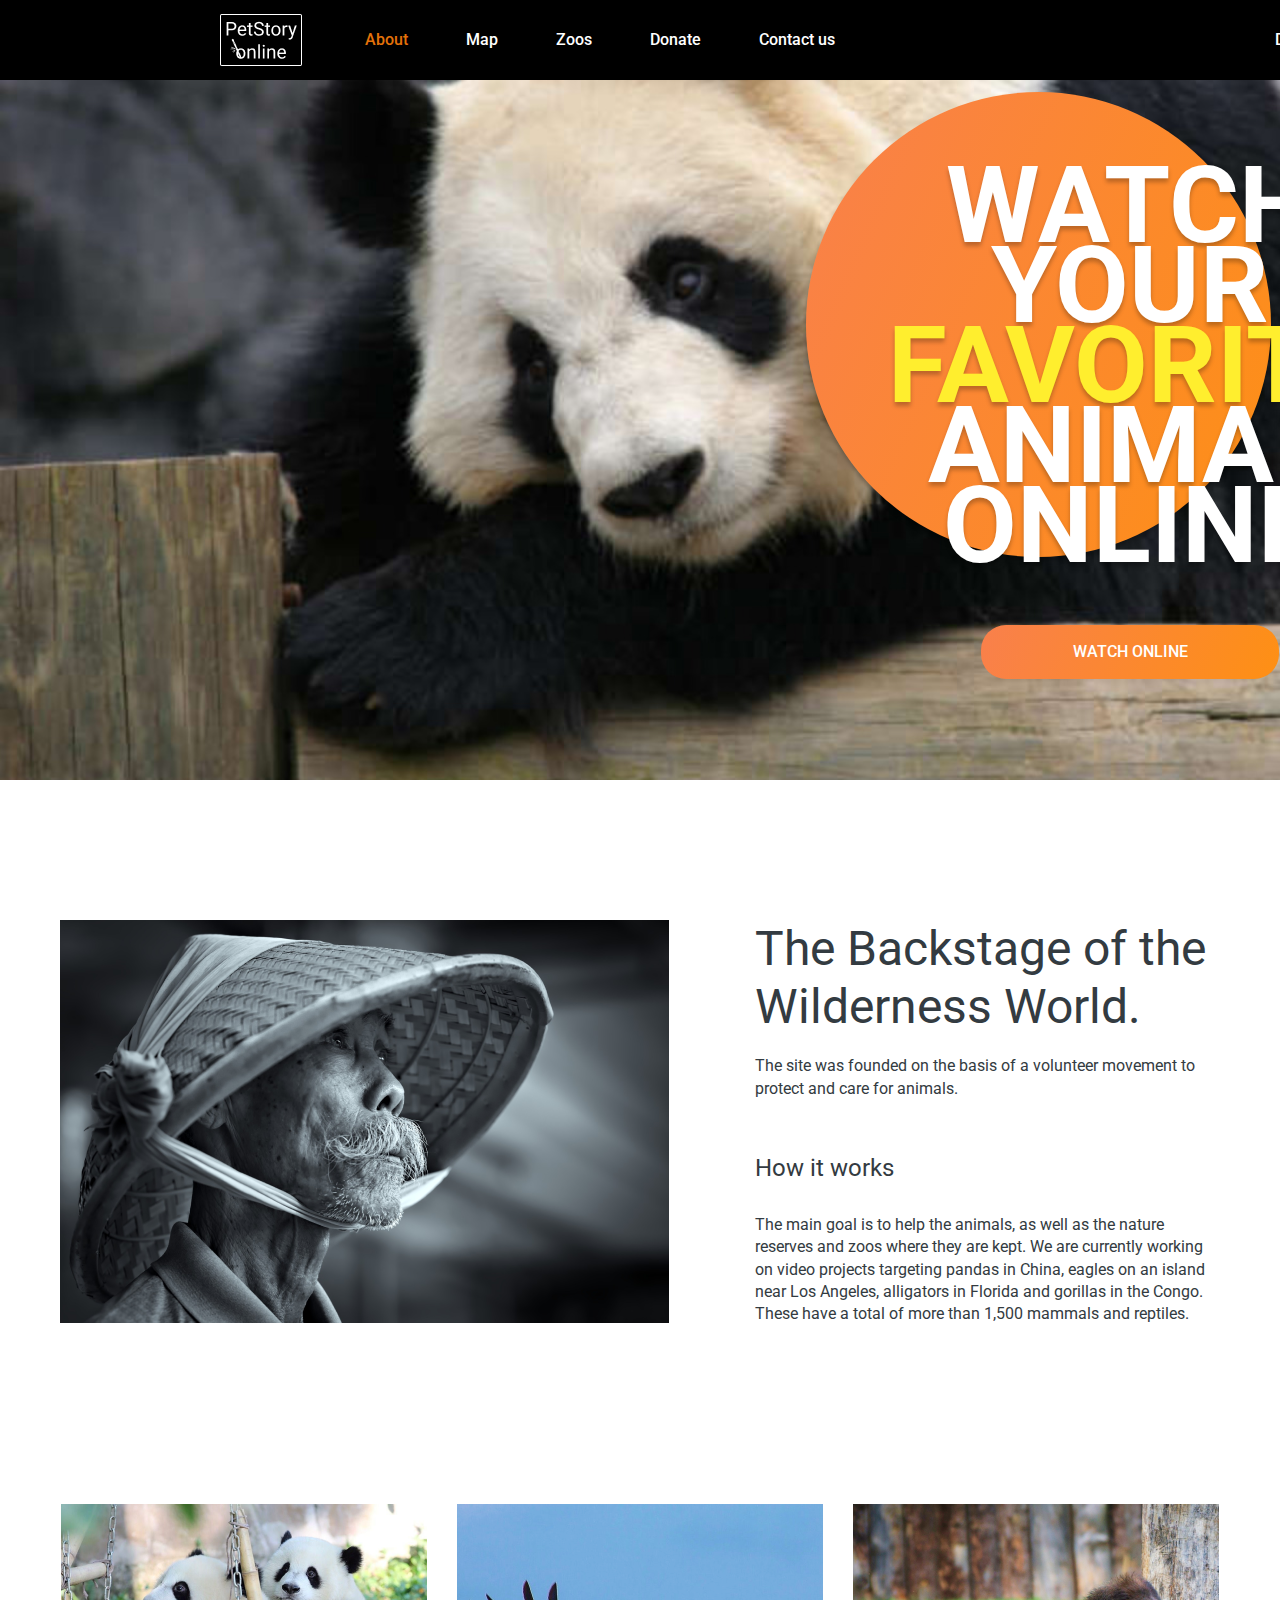
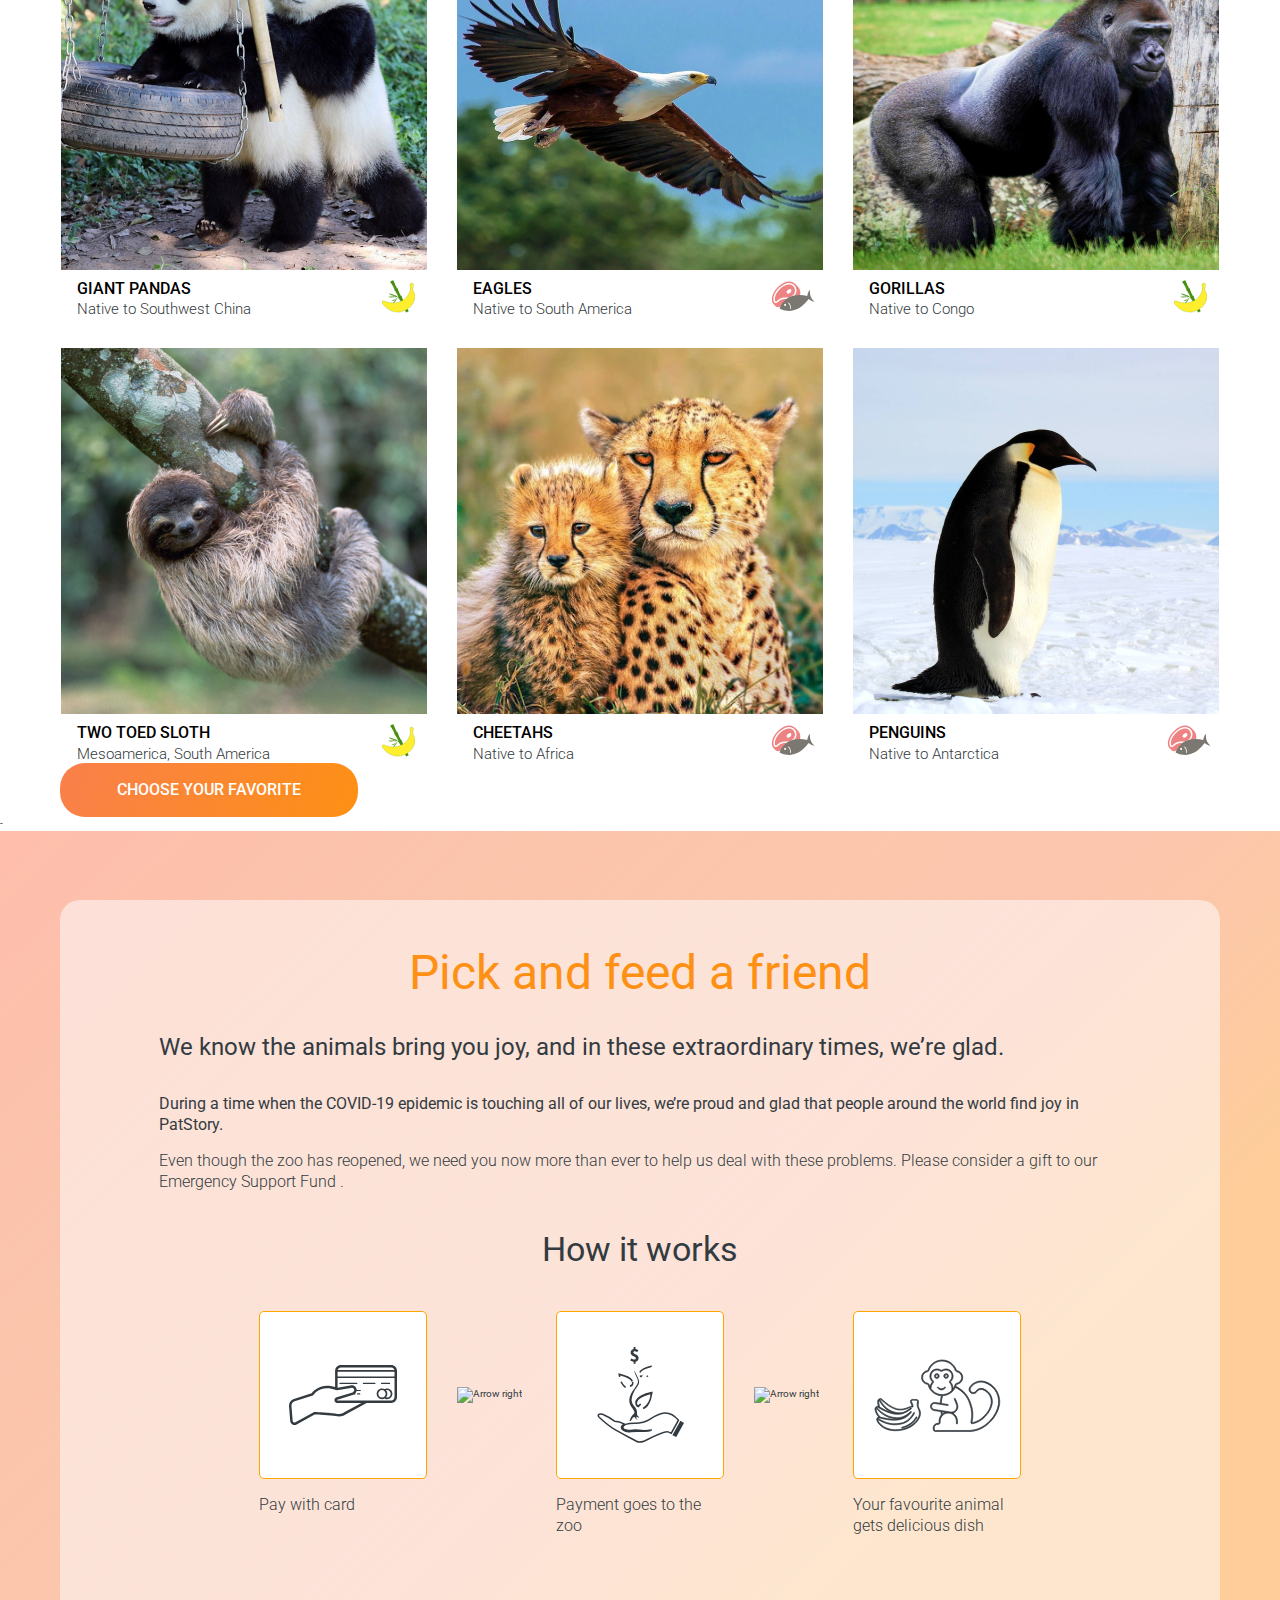
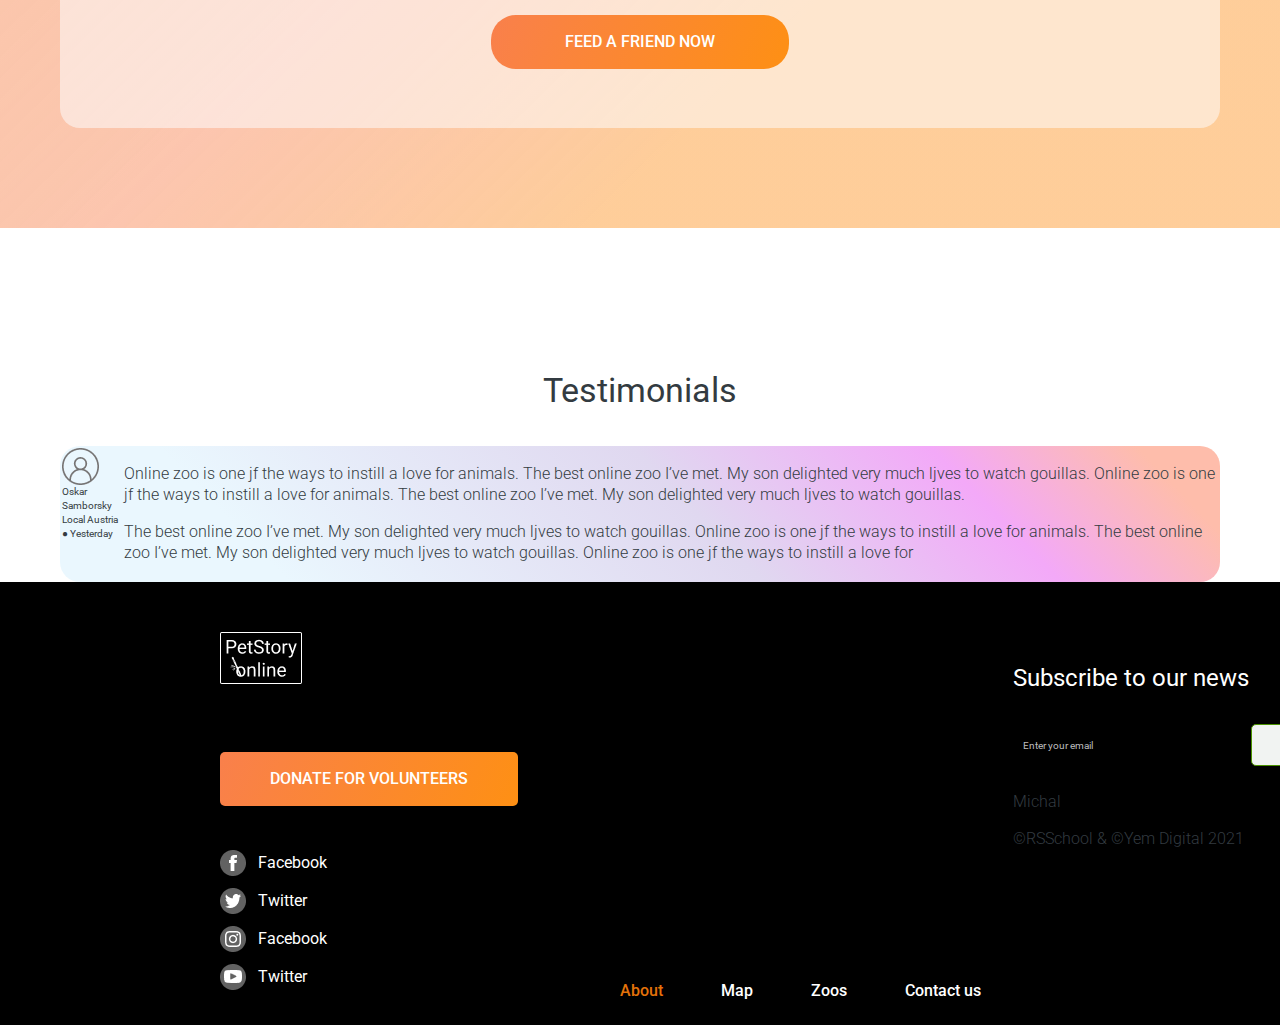
==== pages/main/index.html @ 2cdda6da "feat: add temp main page" ====
<!DOCTYPE html lang="en">
<html>

<head>
  <meta charset="utf-8">

  <meta http-equiv="X-UA-Compatible" content="IE=edge">
  <title>Online ZOO</title>
  <meta name="description" content="Online Zoo - RS School task">
  <meta name="viewport" content="width=device-width, initial-scale=1">
  <link href="https://fonts.googleapis.com/css2?family=Roboto:wght@300;400;500;700&display=swap" rel="stylesheet">
  <link rel="stylesheet" href="../../assets/styles/normalize.css">
  <link rel="stylesheet" href="style.css">
</head>

<body>

  <header class="header">
    <h1 class="header_heading">PetStory Online</h1>
    <div class="header_wrapper">
      <div class="menu_wrapper">
        <a href="index.html"><img class="header_logo" src="../../assets/icons/logo_footer.png"
            alt="Online Zoo - logo"></a>

        <nav class="nav">

          <ul>
            <li><a class="nav_link current_page" href="index.html">About</a></li>
            <li><a class="nav_link" href="#map">Map</a></li>
            <li><a class="nav_link" href="#zoos">Zoos</a></li>
            <li><a class="nav_link" href="#donate">Donate</a></li>
            <li><a class="nav_link" href="#contact">Contact us</a></li>
          </ul>
        </nav>
        <a href="https://www.figma.com/file/jfEFwkXVj1WRq7sUHDr8os/PetStory-online" class="header_link">Designed by
          &copy;</a>
      </div>
    </div>
    <div class="header_banner">
      <div class="header_circle">
        <div class="header_title">Watch your <span class="yellow-text">favorite</span>
          animal online
          <button class="site_button button_rounded">Watch Online</button>
        </div>
      </div>

    </div>
  </header>




  <section id="backstage">
    <div class="section_wrapper">
      <div class="backstage_wrapper">
        <div class="backstage_wrapper_img">
          <img src="../../assets/images/bamboo-cap.png" alt="Bamboo cap image">
        </div>
        <div class="backstage_wrapper_txt">
          <h2>The Backstage of the Wilderness World.</h2>
          <p>The site was founded on the basis of a volunteer movement to protect and care for
            animals.
          </p>
          <h4 class="subtitle">How it works</h4>
          <p class="backstage_p_bottom">The main goal is to help the animals, as well as the nature reserves and zoos
            where they
            are
            kept. We are currently working on video projects targeting pandas in China, eagles on an
            island near Los Angeles, alligators in Florida and gorillas in the Congo. These have a
            total
            of more than 1,500 mammals and reptiles.</p>
        </div>
      </div>
    </div>
  </section>

  <section id="animals-gallery">

    <div class="section_wrapper">
      <div class="pets_wrapper">
        <div class="pets_item">
          <img class="pets_item_image" src="../../assets/images/giantpandas.png" alt="giant pandas">

          <div class="pets_item_desc_wrapper">
            <div class="pets_item_desc_title">
              <h5 class="pets_item_description_title">Giant pandas</h5>
              <p class="pets_item_description_text_bottom">Native to Southwest China</p>
            </div>
            <div class="food_icon herb"></div>
          </div>
        </div>
        <div class="pets_item">
          <img class="pets_item_image" src="../../assets/images/eagles.png" alt="eagles">
          <div class="pets_item_desc_wrapper">
            <div class="pets_item_desc_title">
              <h5 class=" pets_item_description_title">Eagles</h5>
              <p class="pets_item_description_text_bottom">Native to South America</p>
            </div>
            <div class="food_icon meat"></div>
          </div>
        </div>

        <div class="pets_item">
          <img class="pets_item_image" src="../../assets/images/gorillas.png" alt="gorillas">

          <div class="pets_item_desc_wrapper">
            <div class="pets_item_desc_title">
              <h5 class="pets_item_description_title">Gorillas</h5>
              <p class="pets_item_description_text_bottom">Native to Congo</p>
            </div>
            <div class="food_icon herb"></div>
          </div>

        </div>
        <div class="pets_item">
          <img class="pets_item_image" src="../../assets/images/twotoedsloth.png" alt="two-toed-sloth">

          <div class="pets_item_desc_wrapper">
            <div class="pets_item_desc_title">
              <h5 class="pets_item_description_title">Two toed sloth</h5>
              <p class="pets_item_description_text_bottom">Mesoamerica, South America</p>
            </div>
            <div class="food_icon herb"></div>
          </div>

        </div>
        <div class="pets_item">
          <img class="pets_item_image" src="../../assets/images/cheetahs.png" alt="cheetahs">

          <div class="pets_item_desc_wrapper">
            <div class="pets_item_desc_title">
              <h5 class="pets_item_description_title">Cheetahs</h5>
              <p class="pets_item_description_text_bottom">Native to Africa</p>
            </div>
            <div class="food_icon meat"></div>
          </div>

        </div>
        <div class="pets_item">
          <img class="pets_item_image" src="../../assets/images/penguin.png" alt="penguins">


          <div class="pets_item_desc_wrapper">
            <div class="pets_item_desc_title">
              <h5 class="pets_item_description_title">Penguins</h5>
              <p class="pets_item_description_text_bottom">Native to Antarctica</p>
            </div>
            <div class="food_icon meat"></div>
          </div>
        </div>
      </div>
      <button class="site_button button_rounded">Choose your favorite</button>
    </div>


  </section> -







  <section id="pick-and-feed">
    <div class="section_wrapper">
      <div class="pick_wrapper">
        <h2 class="h2_orange">Pick and feed a friend</h2>
        <h4 class="subtitle">We know the animals bring you joy, and in these extraordinary times, we’re glad.</h4>
        <p><strong>During a time when the COVID-19 epidemic is touching all of our lives, we’re proud and glad that
            people
            around the world find joy in PatStory.</strong></p>
        <p>Even though the zoo has reopened, we need you now more than ever to help us deal with these problems. Please
          consider a gift to our Emergency Support Fund . </p>
        <h3>How it works</h3>
        <div class="howit_wrapper">

          <div class="howit_card">
            <div class="icon_wrapper">
              <img src="../../assets/icons/pay.svg" alt="Card payment">
            </div>
            <div class="card_content">
              <p class="description">Pay with card</p>
            </div>
          </div>


          <div class="vector_wrapper">
            <img class="vector" src="../../assets/icons/vector.svg" alt="Arrow right">
          </div>


          <div class="howit_card">
            <div class="icon_wrapper">
              <img src="../../assets/icons/zoo.svg" alt="Payments go to zoo">
            </div>
            <div class="card_content">
              <p class="description">Payment goes to the zoo</p>
            </div>
          </div>

          <div class="vector_wrapper">
            <img class="vector" src="../../assets/icons/vector.svg" alt="Arrow right">
          </div>



          <div class="howit_card">
            <div class="icon_wrapper">
              <img src="../../assets/icons/monkey.svg" alt="Monkey icon">
            </div>
            <div class="card_content">
              <p class="description">Your favourite animal gets delicious dish</p>
            </div>
          </div>


        </div>
        <div class="button_wrapper">
          <button class="site_button button_rounded">Feed a friend now</button>
        </div>
      </div>
    </div>
  </section>

  <section id="testimonials">
    <div class="section_wrapper">
      <h3>Testimonials</h3>
      <div class="testimonials_wrapper">
        <div class="testimonials_card_wrapper">
          <div class="testomonial_card_top">
            <div class="icon_container">
              <img src="../../assets/images/user_icon.png" alt="User icon">
            </div>
            <div class="testimonials_card_title">
              <div class="testimonials_heading_name">Oskar Samborsky</div>
              <div class="testimonials_heading_location">Local Austria ● Yesterday</div>
            </div>
          </div>
          <div class="testimonials_description">
            <p>Online zoo is one jf the ways to instill a love for animals.
              The best online zoo I’ve met. My son delighted very much ljves to watch gouillas.
              Online zoo is one jf the ways to instill a love for animals.
              The best online zoo I’ve met.
              My son delighted very much ljves to watch gouillas.
            </p>
            <p>The best online zoo I’ve met. My son delighted very much ljves to watch gouillas.
              Online zoo is one jf the ways to instill a love for animals.
              The best online zoo I’ve met. My son delighted very much ljves to watch gouillas.
              Online zoo is one jf the ways to instill a love for </p>
          </div>
        </div>



      </div>
    </div>


  </section>

  <footer class="footer">
    <div class="section_wrapper">
      <div class="footer_wrapper">
        <div class="footer_left">
          <div class="logo footer_logo">
            <a href="#about">
              <img src="../../assets/icons/logo_footer.png" alt="PetStory logo">
              <h1 hidden>PetStory online</h1>
            </a>
          </div>
          <div class="site_button button_sharp">
            <a href="./pages/donate/index.html">Donate for volunteers</a>
          </div>


          <ul class="footer_social">
            <li class="icon_fb">
              <a href="https://facebook.com" target="_blank">
                Facebook
              </a>
            </li>
            <li class="icon_tt">
              <a href="https://twitter.com " target="_blank">
                Twitter
              </a>
            </li>
            <li class="icon_ig">
              <a href="https://instagram.com" target="_blank">
                Facebook
              </a>
            </li>
            <li class="icon_yt">
              <a href="https://youtube.com " target="_blank">
                Twitter
              </a>
            </li>
        </div>

        <div class="footer_center">
          <nav class="footer_nav nav">
            <ul>
              <li>
                <a href="#" class="nav_link  current_page">About</a>
              </li>
              <li>
                <a href="#" class="nav__link">Map</a>
              </li>
              <li>
                <a href="#" class="nav_link">Zoos</a>
              </li>
              <li>
                <a href="#" class="nav_link">Contact us</a>
              </li>
            </ul>
          </nav>
        </div>
        <div class="footer_right">
          <div class="footer_form">
            <h4 class="subtitle">Subscribe to our news</h4>
            <form action="">
              <input id="input-email" type="text" placeholder="Enter your email" required>
              <input class="submit" type="submit" value="Submit">
            </form>
          </div>
          <div class="footer_copyrightk">
            <p>Michal</p>
            <p>©RSSchool & ©Yem Digital 2021</p>
          </div>
        </div>

      </div>


    </div>
  </footer>


  <script src="script.js" async defer></script>
</body>

</html>
---- pages/main/style.css ----
@import url('https://fonts.googleapis.com/css2?family=Roboto:wght@300;400;500;700&display=swap');

:root {
  --orange_main_gradient: linear-gradient(113.96deg, #F9804B 1.49%, #FE9013 101.44%);
  --yellow: #ffee2e;
  --orange_button_hover: #E47209;
  --orange_light_gradient: linear-gradient(226deg, #febdab 6.48%, #f3a9f8 22.51%, #e0d8f0 45.57%, #eaf7fe 82.33%, #eaf7fe 99.1%);
  --pink_gradient: linear-gradient(226deg, #febdab 6.48%, #f3a9f8 22.51%, #e0d8f0 45.57%, #eaf7fe 82.33%, #eaf7fe 99.1%);
  --black_blue: #333b41;
  --green: #4b9200;
  --frosted_glass_white: rgb(253, 253, 255, 0.52);
  --gray_light: #f1f3f2;
  --gray: #767474;
  --gray_smoky: #ababab;
  --rad: #d31414;
  --text_white: #ffffff;
  --orange-gradient: linear-gradient(315.75deg, rgba(254, 210, 144, 0.7) 30.06%, #FEBDAB 100.95%, rgba(254, 210, 144, 0.7) 106.36%), linear-gradient(315.75deg, rgba(254, 189, 171, 0.74) 30.06%, rgba(243, 169, 248, 0.66) 50.74%, #E0D8F0 80.49%, #EAF7FE 127.9%, #EAF7FE 149.54%), linear-gradient(315.75deg, rgba(254, 189, 171, 0.74) 30.06%, rgba(243, 169, 248, 0.66) 50.74%, #E0D8F0 80.49%, #EAF7FE 127.9%, #EAF7FE 149.54%);

}

* {
  box-sizing: border-box;
}

html {
  font-size: 10px;
}

body {
  font-family: 'Roboto', sans-serif;
  font-weight: 400;
  font-style: normal;
  line-height: 140%;
  color: var(--black_blue);

}

/* common wrapper 1160 px for all sections */
.section_wrapper {
  width: 116rem;
  margin: 0 auto;
}

h2 {
  font-family: 'Roboto';
  font-style: normal;
  font-weight: 400;
  font-size: 4.8rem;
  line-height: 120%;
  margin: 0;
  color: var(--black_blue);
}

h3 {
  font-weight: 400;
  font-style: normal;
  font-size: 3.4rem;
  color: var(--black_blue);
  text-align: center;
  line-height: 130%;
}

h4.subtitle {
  font-family: 'Roboto';
  font-style: normal;
  font-weight: 400;
  font-size: 2.4rem;
  line-height: 120%;
}

p {
  font-weight: 300;
  line-height: 130%;
  font-style: normal;
  font-size: 1.6rem;
}



.yellow-text {
  color: var(--yellow);
}

a.nav_link.current_page {
  color: var(--orange_button_hover);
}

.site_button {
  background-image: var(--orange_main_gradient);
  text-transform: uppercase;
  color: var(--text_white);
  padding: 16px 0px;
  width: 298px;
  height: 54px;
  border: none;
  font-weight: 500;
  line-height: 140%;
  font-size: 1.6rem;
  text-align: center;
  cursor: pointer;
}

.site_button a {
  text-decoration: none;
  color: white;
  text-align: center;
  padding: 16px 0px;

}

.button_rounded {
  border-radius: 25px;

}

.button_sharp {
  border-radius: 5px;
}


/* .header_circle {

  background: var(--orange_button_hover);
  border-radius: 50%;
  width: 465px;
 df height: 465px;
} */



.site_button:hover {
  background: var(--orange_button_hover);
}

.site_button:active {
  background: var(--green);
}

.wrapper {
  width: 100%;
  min-width: 160rem;
  margin: 0 auto;
}

/* HEADER  */
.header {
  width: 100%;
  min-width: 160rem;
  height: 78rem;
  background: url('../../assets/images/Giant\ Panda.png');
  background-repeat: no-repeat;
  background-position: center;
  background-size: cover;
}

.header_wrapper {
  background-color: black;
  min-width: 160rem;
  padding: 0 22rem;


}

.menu_wrapper {
  width: 116rem;
  height: 8rem;
  display: flex;
  align-items: center;
  margin: 0 auto;
}



.header_heading {
  position: absolute;
  left: -9999px;
  ;
}

.header_logo {
  width: 82px;
  height: auto;
}

.header_link {
  font-size: 1.6rem;
  color: var(--text_white);
  margin-left: auto;
  font-weight: 500;
  /* line-height: 2.2rem; */
  text-decoration: none;
  ;
}

.header_link:hover {
  color: var(--orange_button_hover);
}

.header_link:active {
  color: var(--green);
}



.header_banner {
  margin: 0 auto;
  width: 116rem;
}

div.header_circle::before {
  background: var(--orange_main_gradient);
  border-radius: 50%;
  width: 465px;
  height: 465px;
  content: "";
  display: block;
  box-shadow: 0px 4px 4px rgba(0, 0, 0, 0.25);
}

div.header_circle {
  /* background: var(--orange_main_gradient); */
  width: 574px;
  height: 474px;
  margin-left: auto;
  /* margin-top: 8.6rem; */
  position: relative;
  top: 1.2rem;

}

div.header_title {
  color: var(--text_white);
  text-transform: uppercase;
  text-align: center;
  text-shadow: 0px 4px 4px rgba(0, 0, 0, 0.25);
  font-weight: 700;
  font-size: 10.65rem;
  line-height: 75%;
  width: 500px;
  position: absolute;
  top: 7.4rem;
  left: 7.4rem;

}


.header_title .site_button {
  margin-top: 6rem;
}


/* navigation */
nav ul {
  display: flex;
  column-gap: 5.8rem;
  padding-left: 6.3rem;
}

.nav ul li {
  list-style-type: none;

}

.nav ul li a {
  text-decoration: none;
  font-size: 1.6rem;
  color: var(--text_white);
  font-weight: 500;
  line-height: 2.2rem;
}

.nav_link:hover {
  background: var(--orange_main_gradient);
  -webkit-background-clip: text;
  -webkit-text-fill-color: transparent;
  background-clip: text;

}

.nav_link:active {
  background: var(--green);
  -webkit-background-clip: text;
  -webkit-text-fill-color: transparent;
  background-clip: text;
}

/* end of navigation */
/* end of header */

/* FOOTER */
.footer {
  width: 100%;
  min-width: 160rem;
  height: 443px;
  background-color: black;
  padding-top: 5rem;
}

.footer_wrapper {
  display: flex;
  flex-direction: row;

  justify-content: space-between;
}

.footer_logo {
  margin-bottom: 6.8rem;
}

nav.footer_nav ul {
  padding: 0;
  gap: 5.8rem;
}

ul.footer_social {
  padding: 0;
  margin-top: 4.4rem;
}

ul.footer_social li {
  list-style-type: none;
  margin-bottom: 1rem;
  line-height: 2.6rem;
}

ul.footer_social li a {
  text-decoration: none;
  font-size: 1.6rem;
  color: var(--text_white);
  font-weight: 400;

}

ul.footer_social li a:active {
  color: var(--green);
}

ul.footer_social li:before {
  content: "";
  display: block;
  width: 26px;
  height: 26px;
  float: left;
  margin: 0 12px 0 0;
}

.icon_fb:before {
  background: url("../../assets/icons/facebook.png") no-repeat;
}

.icon_ig:before {
  background: url("../../assets/icons/instagram.png") no-repeat;
}

.icon_yt:before {
  background: url("../../assets/icons/youtube.png") no-repeat;
}

.icon_tt:before {
  background: url("../../assets/icons/twitter.png") no-repeat;



}

.footer_left {
  display: flex;
  flex-direction: column;
  width: 367px;
}

.footer_center {
  display: flex;
  align-items: flex-end;
}

.footer_right {
  display: flex;
  flex-direction: column;
  justify-items: flex-start;
  width: 367px;

}

.footer_form {

  justify-content: space-between;
}

.footer_form form {
  display: flex;
  gap: 10px;
}

.footer_right h4 {
  color: white;

}

#input-email {
  width: 228px;
  height: 42px;
  display: block;
  background: unset;
  color: white;
  border-radius: 2px;
  border: none;
  border: 1px solid var(--Orange-2);
  padding: 10px;
}

#input-email::placeholder {
  /* padding: 10px; */
  color: #bdbdbd;
}

.submit {
  display: block;
  width: 129px;
  height: 42px;
  color: #4b9200;
  background: #f1f3f2;
  border: 1px solid #4b9200;
  border-radius: 5px;
}

/* END OF FOOTER */


/*  Section backstage */


section#backstage {

  width: 100%;
  max-width: 100%;
  padding: 14rem 0 0;

}

.backstage_wrapper {
  width: 116rem;

  display: flex;
  justify-content: space-between;
}

.backstage_wrapper_img {

  width: 609px;
  height: 403px;
}

.backstage_wrapper_txt {
  width: 465px;
}

.backstage_wrapper_txt p {
  margin-top: 2rem;

  font-weight: 400;
  font-size: 16px;
  line-height: 140%;
}

.backstage_wrapper_txt h4 {
  margin-top: 5.4rem;
  margin-bottom: 3.1rem
}

.backstage_p_bottom {
  margin-bottom: 0rem;

}

.backstage_h4_subtitle {
  margin-top: 5.4rem;
}

/* end of section backstage */

#animals-gallery {
  margin-top: 178px;
}

.pets_wrapper {
  display: flex;
  flex-wrap: wrap;
  justify-content: center;
  gap: 3rem;
  width: 100%;
  margin: 0 auto;
}

.pets_item_desc_wrapper {
  display: flex;
  justify-content: space-between;
  align-items: center;
  ;
}

.pets_item_description_title {
  color: #000000;
  font-style: normal;
  font-weight: 500;
  font-size: 1.6rem;
  line-height: 140%;
  text-transform: uppercase;
  margin-top: 0.8rem;
  margin-left: 1.6rem;
  margin-bottom: 0rem;
}


.pets_item_desc_title {
  display: flex;
  flex-direction: column;
  justify-content: center;
}

.pets_item_description_text_bottom {
  font-style: normal;
  font-weight: 300;
  font-size: 1.5rem;
  line-height: 120%;
  margin: 0 0 0 1.6rem;
}

.food_icon {
  width: 48px;
  height: 38px;
  background-position: top right;
  margin-top: 1rem;
  margin-right: 1.2rem;
  ;
  background-repeat: no-repeat;
}

.meat {
  background-image: url(../../assets/icons/meet-fish_icon.svg);
  margin-top: 0.4rem;
  margin-right: 0.8rem;
  ;
  z-index: 1;
}

.herb {
  background-image: url(../../assets/icons/banana-bamboo_icon.svg);
  z-index: 1;
}

/* pick and feed section */
#pick-and-feed {
  background: var(--orange-gradient);
  padding-top: 6.9rem;
  padding-bottom: 10rem;
  ;

}

.h2_orange {
  color: #FE9013;
  text-align: center;

}

.pick_wrapper h3 {
  margin-bottom: 4rem;
}

.pick_wrapper {
  background: var(--frosted_glass_white);

  border-radius: 20px;
  padding: 4.4rem 9.9rem 5.9rem;
}

.howit_card {
  width: 168px;
  height: 244px;

}

.vector_wrapper {
  height: 168px;
  width: 69px;
  display: flex;
  align-items: center;
  /* justify-content: center; */
}

.howit_wrapper {
  display: flex;
  flex-direction: row;
  align-items: flex-start;
  justify-content: center;
  gap: 30px;
  height: 244px;

}

.icon_wrapper {
  width: 168px;
  height: 168px;
  border: orange solid 1px;
  border-radius: 5px;
  background: white;
  display: flex;
  flex-direction: column;
  justify-content: center;
  align-items: center;
}

.button_wrapper {
  margin-top: 6rem;
  width: 100%;
  text-align: center;
}

/* end of pick and feed section */

/* testimonials */
#testimonials h3 {
  margin-top: 14rem;
}

.testimonials_wrapper {
  display: flex;
  flex-direction: row;
  justify-content: space-between;
}

.testimonials_card_wrapper {
  display: flex;
  padding: 2px;
  background: var(--pink_gradient);
  border-radius: 20px;
}

/* end of testimonials */
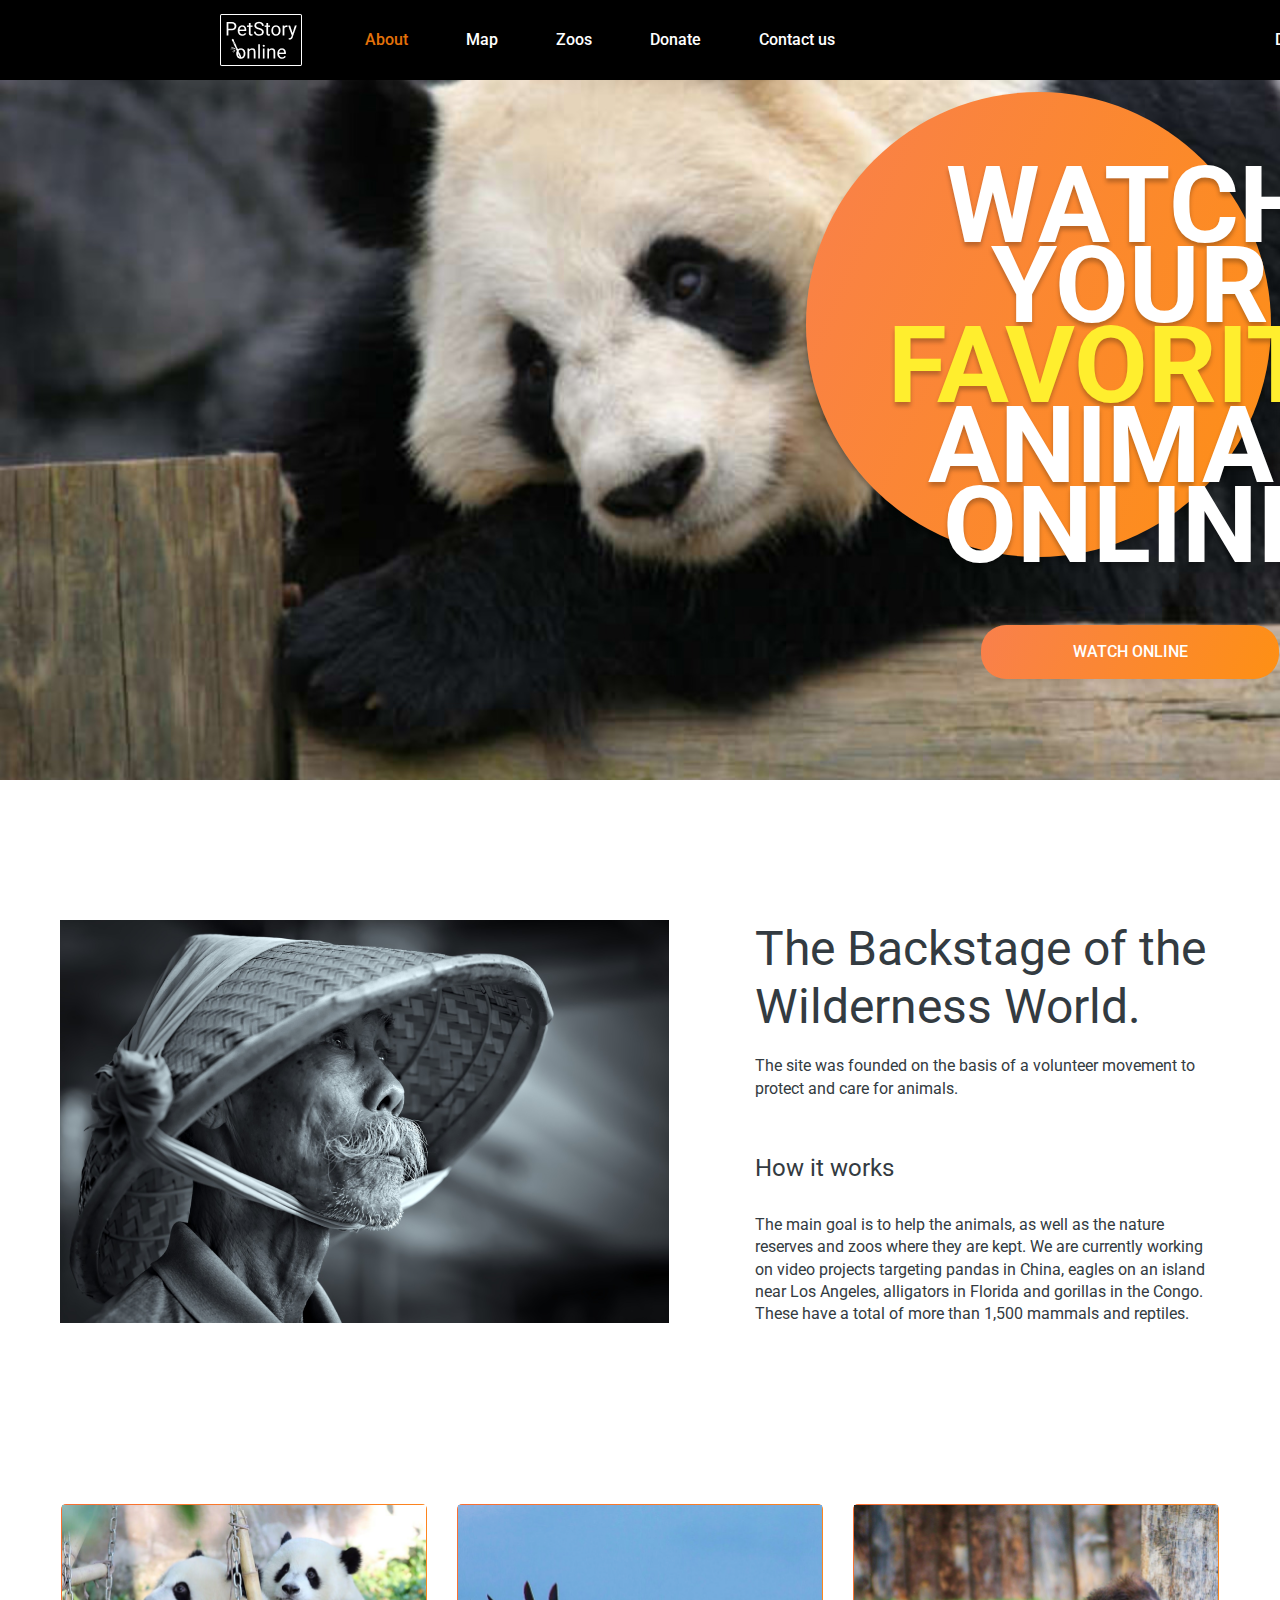
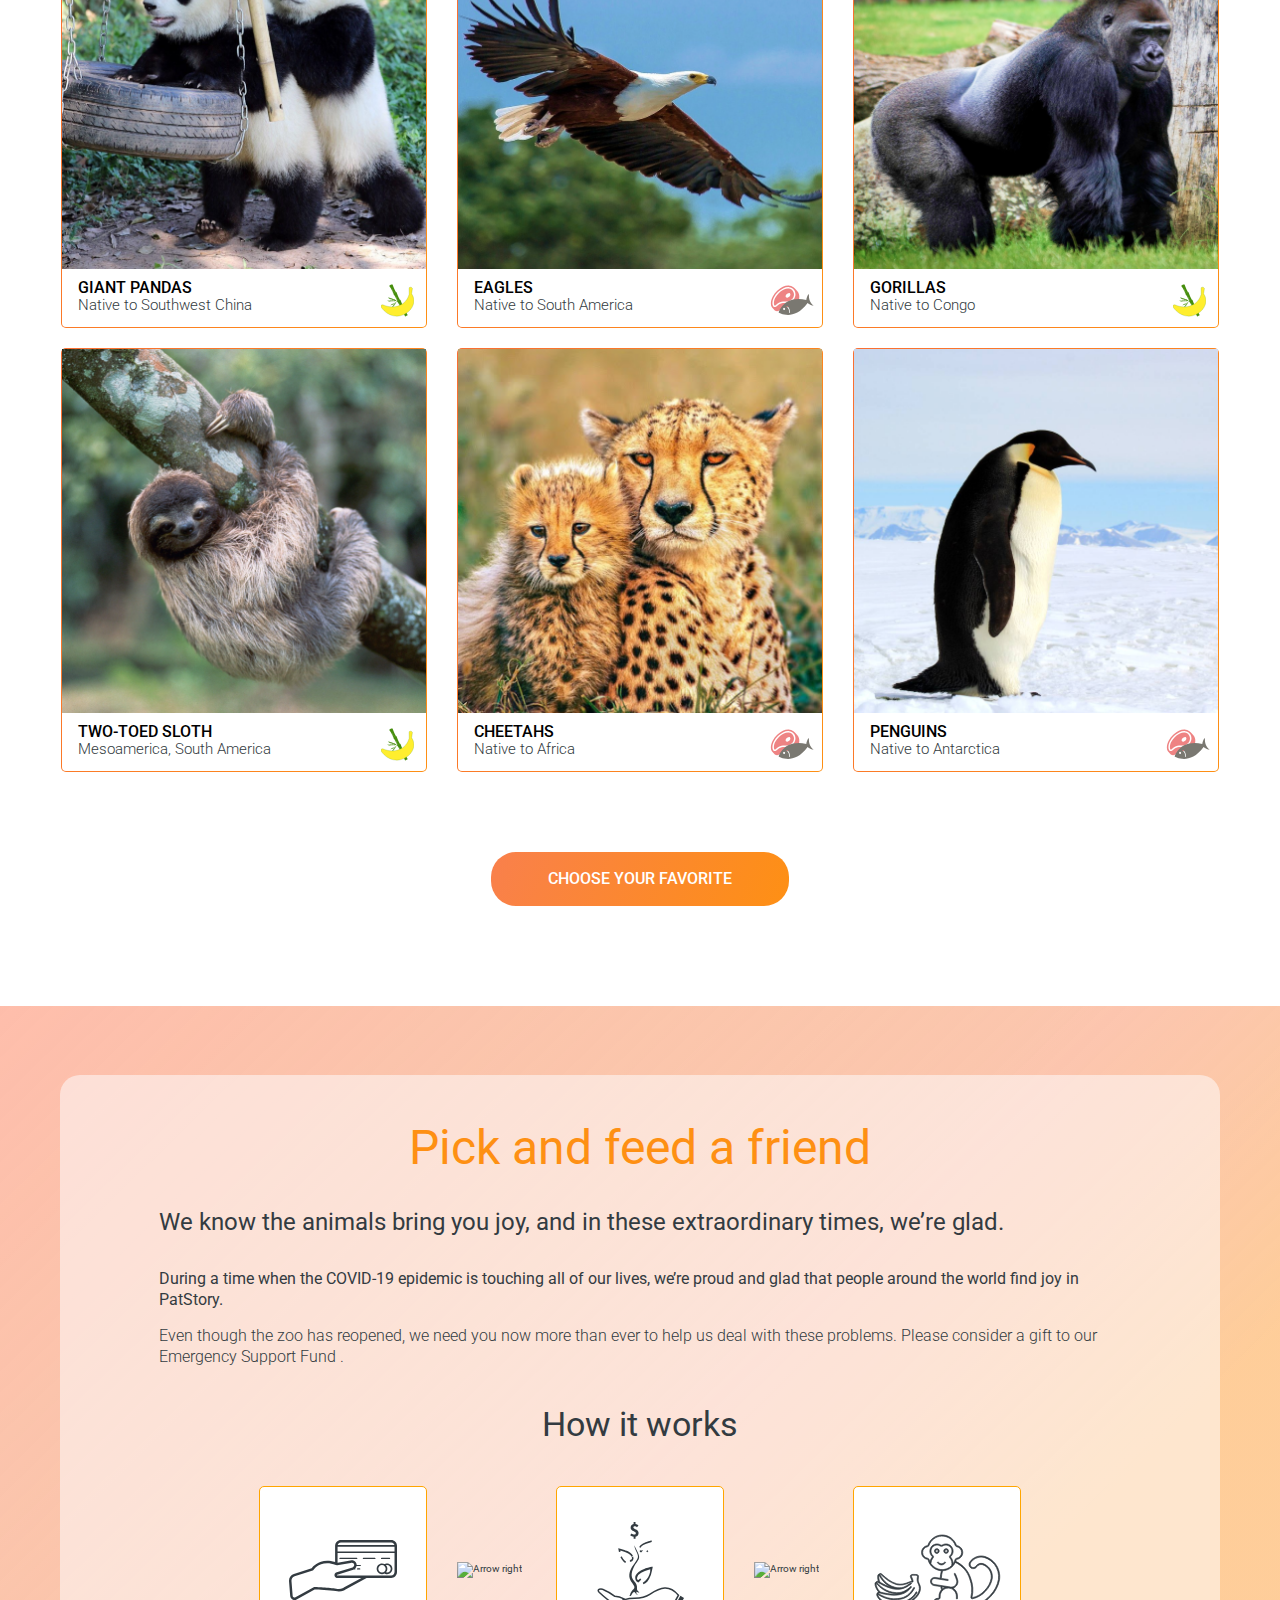
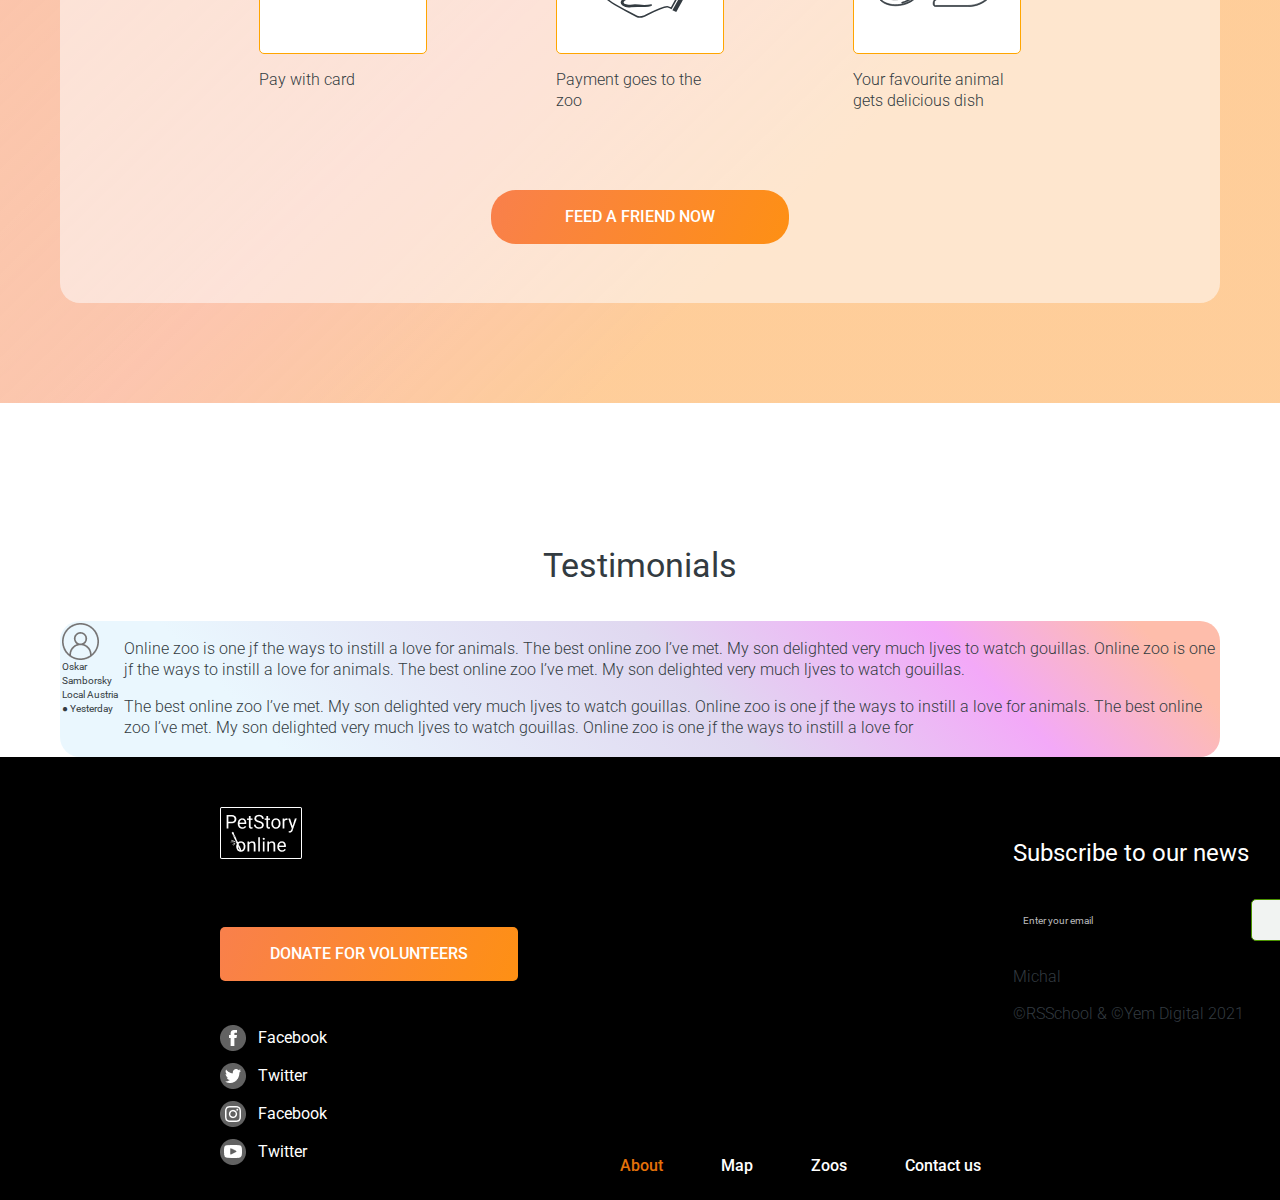
==== commit aea4757f: "fix: top sections" ====
--- a/pages/main/index.html
+++ b/pages/main/index.html
@@ -78,82 +78,96 @@
 
     <div class="section_wrapper">
       <div class="pets_wrapper">
-        <div class="pets_item">
-          <img class="pets_item_image" src="../../assets/images/giantpandas.png" alt="giant pandas">
-
-          <div class="pets_item_desc_wrapper">
-            <div class="pets_item_desc_title">
-              <h5 class="pets_item_description_title">Giant pandas</h5>
-              <p class="pets_item_description_text_bottom">Native to Southwest China</p>
-            </div>
-            <div class="food_icon herb"></div>
-          </div>
-        </div>
-        <div class="pets_item">
-          <img class="pets_item_image" src="../../assets/images/eagles.png" alt="eagles">
-          <div class="pets_item_desc_wrapper">
-            <div class="pets_item_desc_title">
-              <h5 class=" pets_item_description_title">Eagles</h5>
-              <p class="pets_item_description_text_bottom">Native to South America</p>
-            </div>
-            <div class="food_icon meat"></div>
-          </div>
-        </div>
-
-        <div class="pets_item">
-          <img class="pets_item_image" src="../../assets/images/gorillas.png" alt="gorillas">
-
-          <div class="pets_item_desc_wrapper">
-            <div class="pets_item_desc_title">
-              <h5 class="pets_item_description_title">Gorillas</h5>
-              <p class="pets_item_description_text_bottom">Native to Congo</p>
-            </div>
-            <div class="food_icon herb"></div>
-          </div>
-
-        </div>
-        <div class="pets_item">
-          <img class="pets_item_image" src="../../assets/images/twotoedsloth.png" alt="two-toed-sloth">
-
-          <div class="pets_item_desc_wrapper">
-            <div class="pets_item_desc_title">
-              <h5 class="pets_item_description_title">Two toed sloth</h5>
-              <p class="pets_item_description_text_bottom">Mesoamerica, South America</p>
-            </div>
-            <div class="food_icon herb"></div>
-          </div>
-
-        </div>
-        <div class="pets_item">
-          <img class="pets_item_image" src="../../assets/images/cheetahs.png" alt="cheetahs">
-
-          <div class="pets_item_desc_wrapper">
-            <div class="pets_item_desc_title">
-              <h5 class="pets_item_description_title">Cheetahs</h5>
-              <p class="pets_item_description_text_bottom">Native to Africa</p>
-            </div>
-            <div class="food_icon meat"></div>
-          </div>
-
-        </div>
-        <div class="pets_item">
-          <img class="pets_item_image" src="../../assets/images/penguin.png" alt="penguins">
-
-
-          <div class="pets_item_desc_wrapper">
-            <div class="pets_item_desc_title">
-              <h5 class="pets_item_description_title">Penguins</h5>
-              <p class="pets_item_description_text_bottom">Native to Antarctica</p>
-            </div>
-            <div class="food_icon meat"></div>
-          </div>
-        </div>
-      </div>
-      <button class="site_button button_rounded">Choose your favorite</button>
-    </div>
-
-
-  </section> -
+
+        <div class="pets_item_border">
+          <div class="pets_item">
+            <img class="pets_item_image" src="../../assets/images/giantpandas.png" alt="giant pandas">
+
+            <div class="pets_item_desc_wrapper">
+              <div class="pets_item_desc_title">
+                <h5 class="pets_item_description_title">Giant pandas</h5>
+                <p class="pets_item_description_text_bottom">Native to Southwest China</p>
+              </div>
+              <div class="food_icon herb"></div>
+            </div>
+          </div>
+        </div>
+        <div class="pets_item_border">
+          <div class="pets_item">
+            <img class="pets_item_image" src="../../assets/images/eagles.png" alt="eagles">
+            <div class="pets_item_desc_wrapper">
+              <div class="pets_item_desc_title">
+                <h5 class=" pets_item_description_title">Eagles</h5>
+                <p class="pets_item_description_text_bottom">Native to South America</p>
+              </div>
+              <div class="food_icon meat"></div>
+            </div>
+          </div>
+        </div>
+        <div class="pets_item_border">
+          <div class="pets_item">
+            <img class="pets_item_image" src="../../assets/images/gorillas.png" alt="gorillas">
+
+            <div class="pets_item_desc_wrapper">
+              <div class="pets_item_desc_title">
+                <h5 class="pets_item_description_title">Gorillas</h5>
+                <p class="pets_item_description_text_bottom">Native to Congo</p>
+              </div>
+              <div class="food_icon herb"></div>
+            </div>
+          </div>
+
+        </div>
+        <div class="pets_item_border">
+          <div class="pets_item">
+            <img class="pets_item_image" src="../../assets/images/twotoedsloth.png" alt="two-toed-sloth">
+
+            <div class="pets_item_desc_wrapper">
+              <div class="pets_item_desc_title">
+                <h5 class="pets_item_description_title">Two-toed sloth</h5>
+                <p class="pets_item_description_text_bottom">Mesoamerica, South America</p>
+              </div>
+              <div class="food_icon herb"></div>
+            </div>
+          </div>
+
+        </div>
+        <div class="pets_item_border">
+          <div class="pets_item">
+            <img class="pets_item_image" src="../../assets/images/cheetahs.png" alt="cheetahs">
+
+            <div class="pets_item_desc_wrapper">
+              <div class="pets_item_desc_title">
+                <h5 class="pets_item_description_title">Cheetahs</h5>
+                <p class="pets_item_description_text_bottom">Native to Africa</p>
+              </div>
+              <div class="food_icon meat"></div>
+            </div>
+          </div>
+
+        </div>
+        <div class="pets_item_border">
+          <div class="pets_item">
+            <img class="pets_item_image" src="../../assets/images/penguin.png" alt="penguins">
+
+
+            <div class="pets_item_desc_wrapper">
+              <div class="pets_item_desc_title">
+                <h5 class="pets_item_description_title">Penguins</h5>
+                <p class="pets_item_description_text_bottom">Native to Antarctica</p>
+              </div>
+              <div class="food_icon meat"></div>
+            </div>
+          </div>
+        </div>
+      </div>
+      <div class="button_wrapper">
+        <button class="site_button button_rounded">Choose your favorite</button>
+      </div>
+    </div>
+
+
+  </section>
 
 
 
--- a/pages/main/style.css
+++ b/pages/main/style.css
@@ -481,15 +481,37 @@
 
 #animals-gallery {
   margin-top: 178px;
+  margin-bottom: 10rem;
 }
 
 .pets_wrapper {
   display: flex;
   flex-wrap: wrap;
   justify-content: center;
-  gap: 3rem;
+  gap: 2rem 3rem;
   width: 100%;
   margin: 0 auto;
+  margin-bottom: 8rem;
+}
+
+.pets_item {
+  background: white;
+
+  border-radius: 4px;
+
+
+}
+
+.pets_item_border {
+  border-radius: 5px;
+
+  background: linear-gradient(113.96deg, #FA6F32 1.49%, #FE9013 101.44%);
+
+  padding: 1px;
+}
+
+img.pets_item_image {
+  width: 364px;
 }
 
 .pets_item_desc_wrapper {
@@ -522,8 +544,8 @@
   font-style: normal;
   font-weight: 300;
   font-size: 1.5rem;
-  line-height: 120%;
-  margin: 0 0 0 1.6rem;
+  line-height: 110%;
+  margin: -0.2rem 0 1.3rem 1.6rem;
 }
 
 .food_icon {
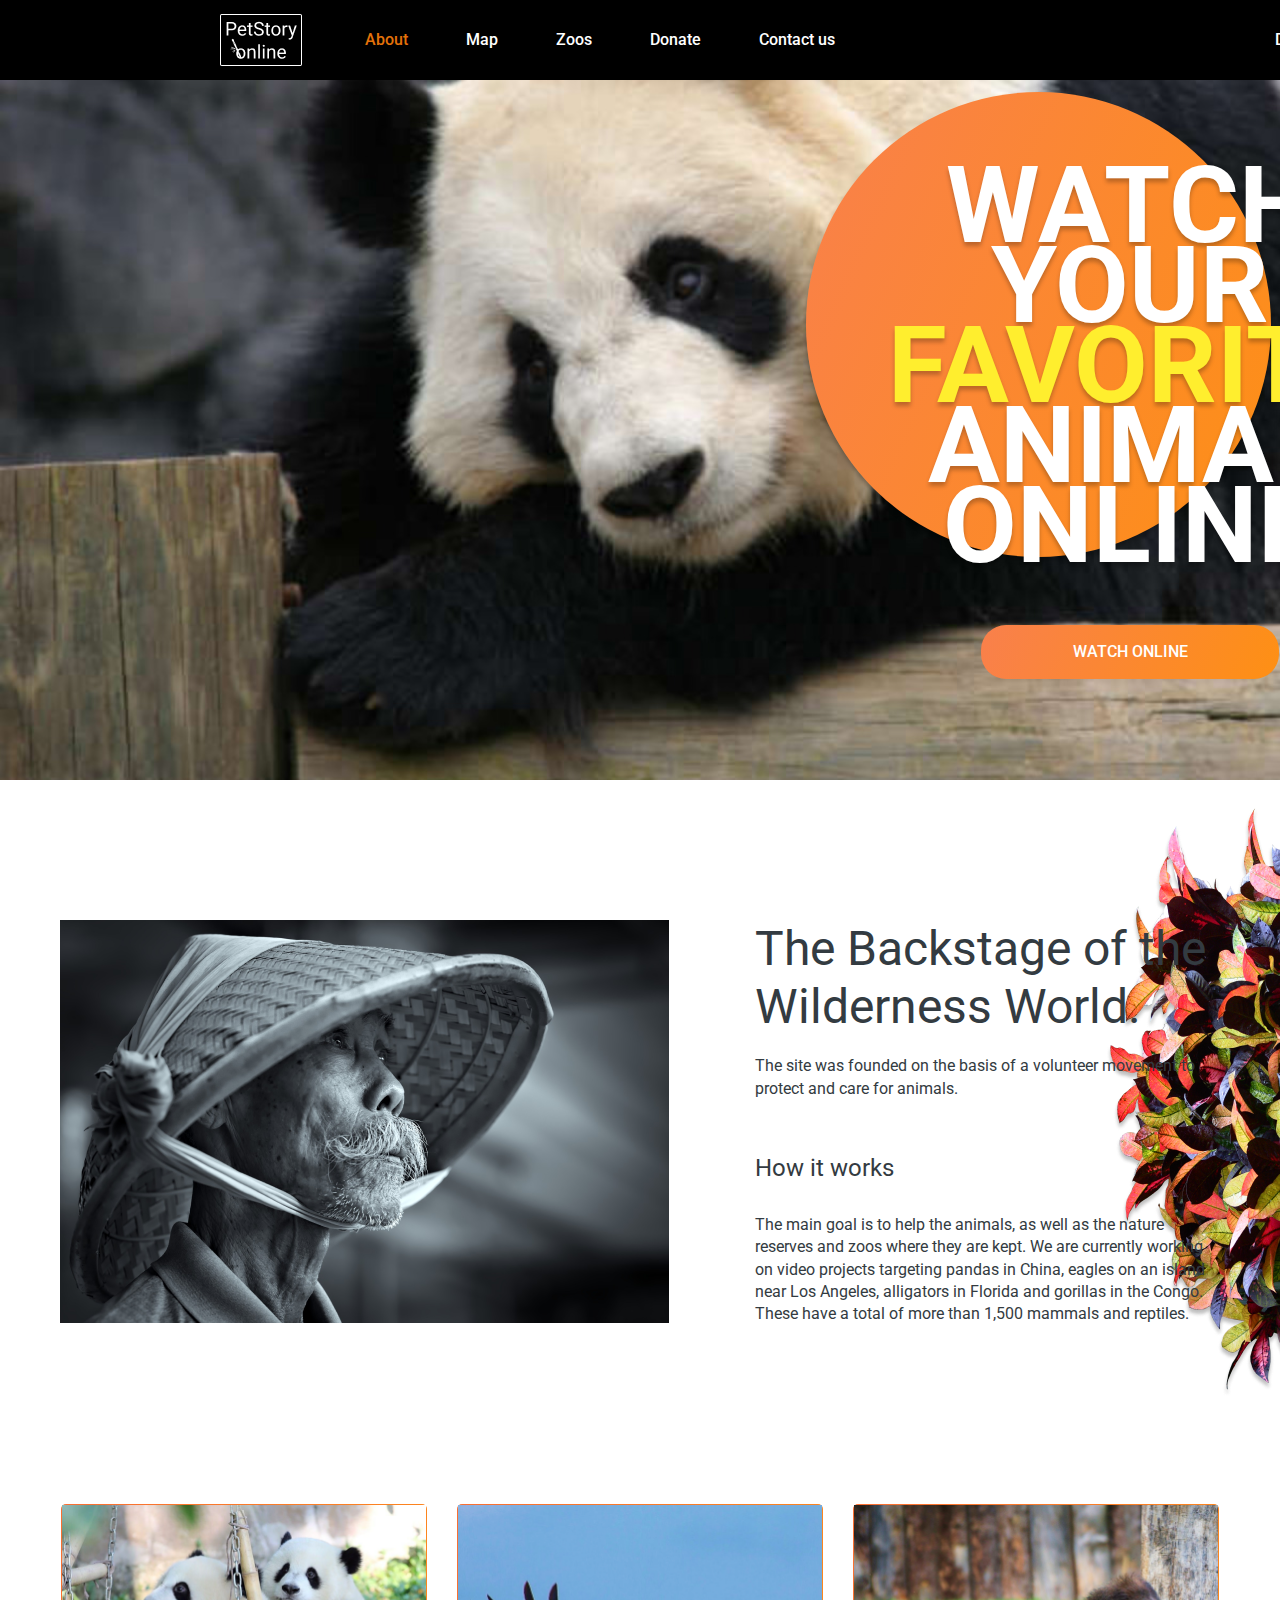
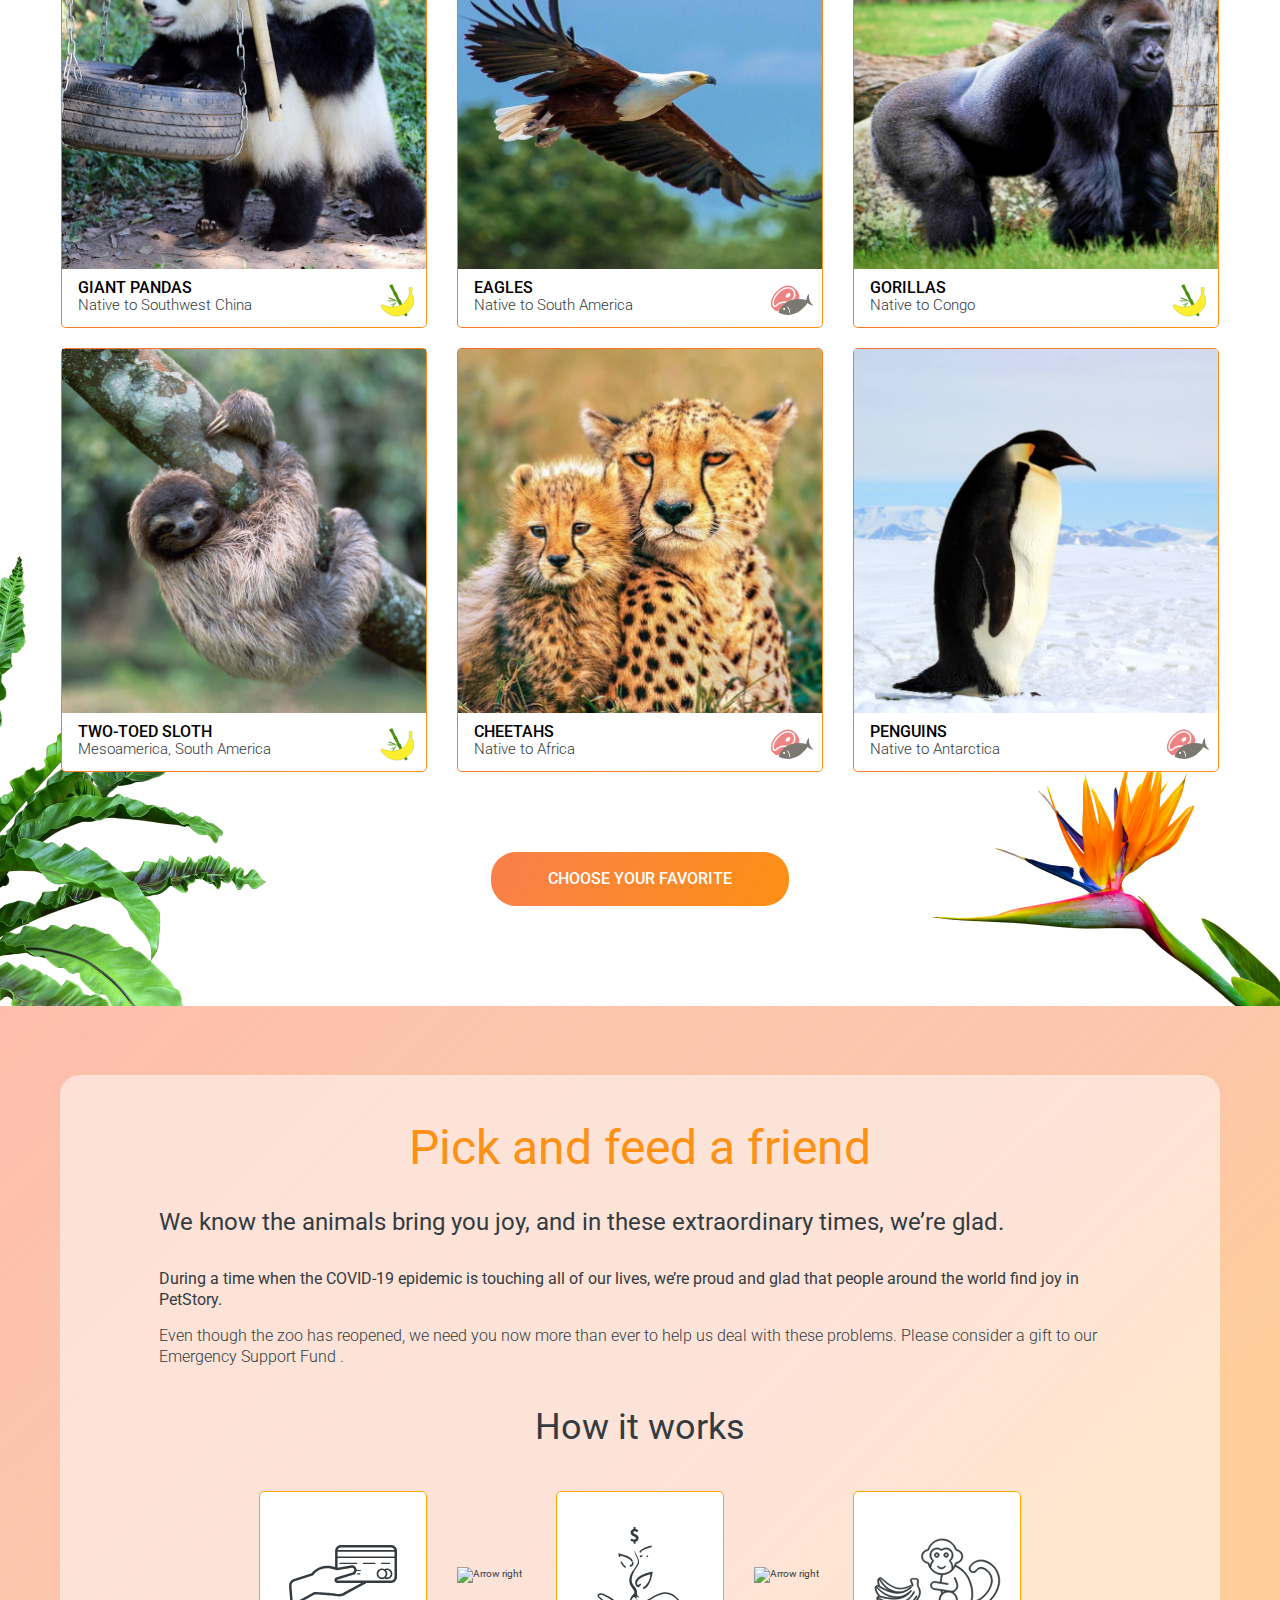
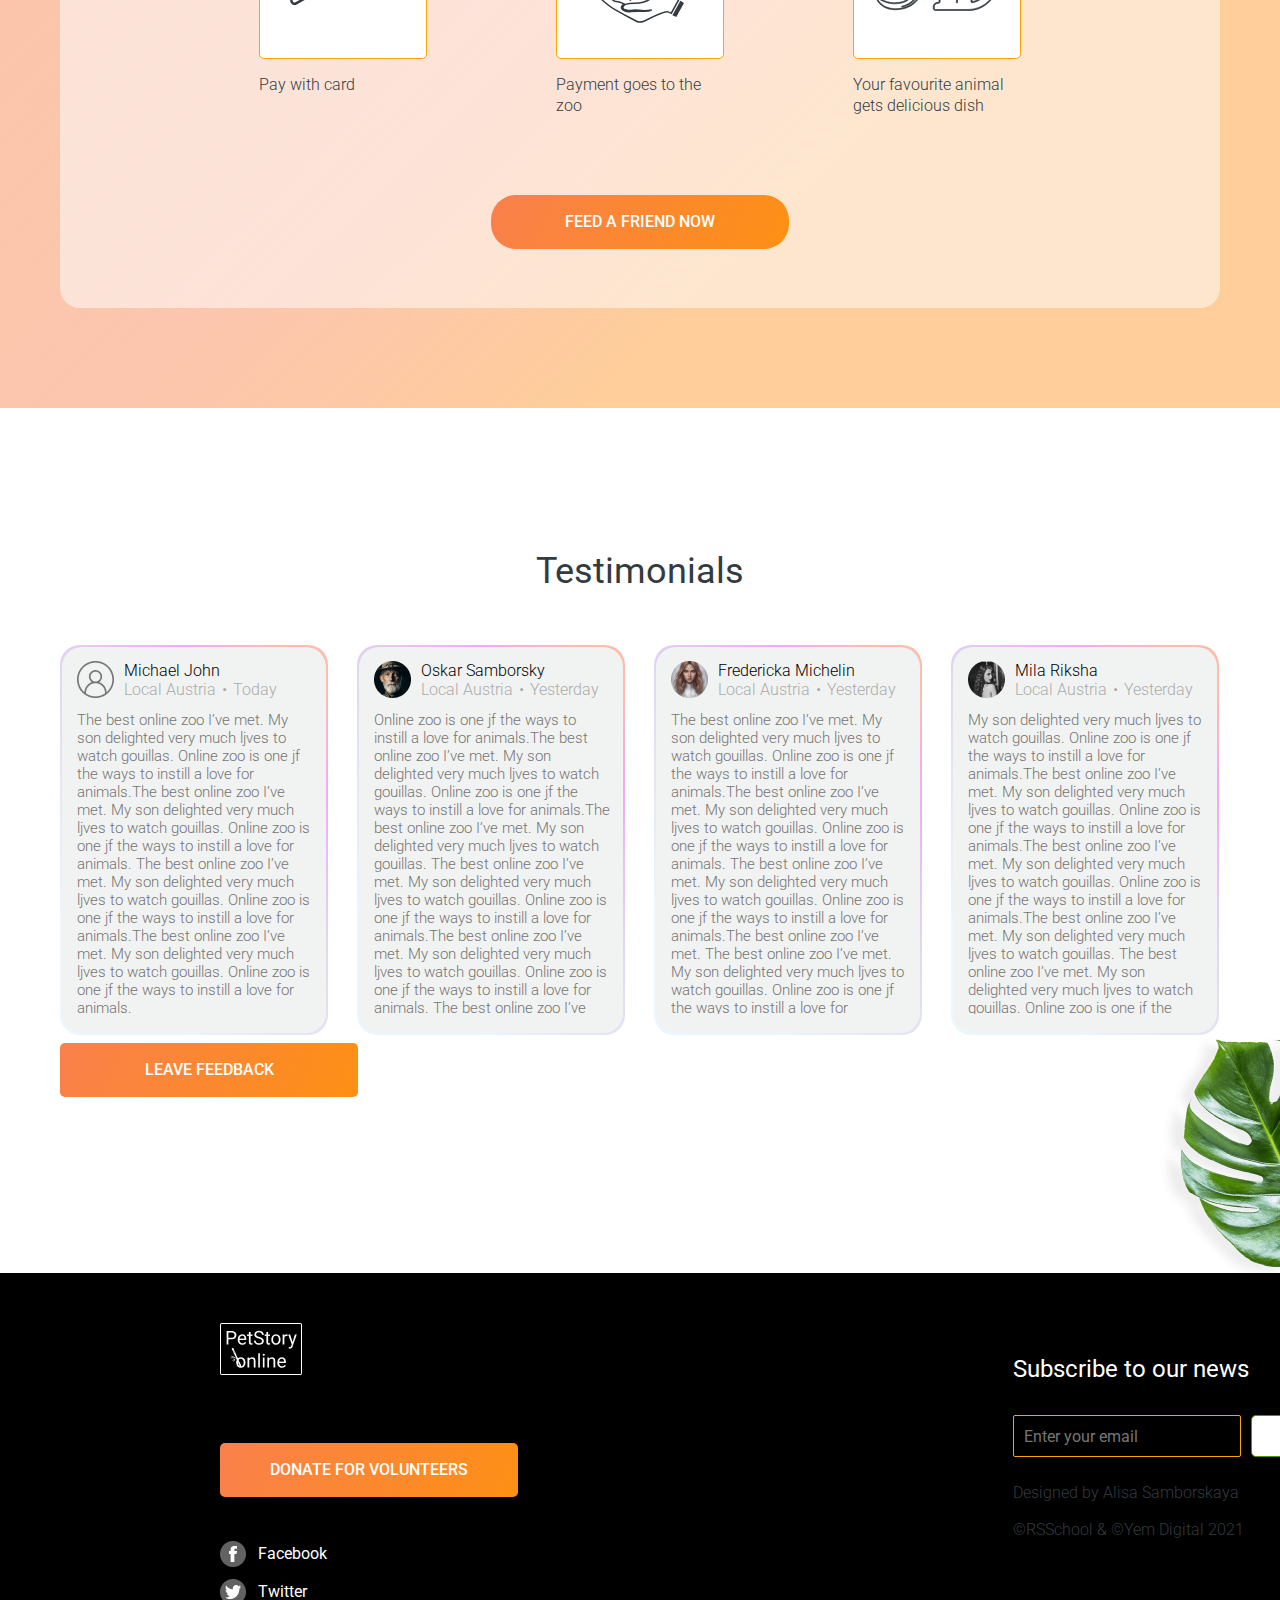
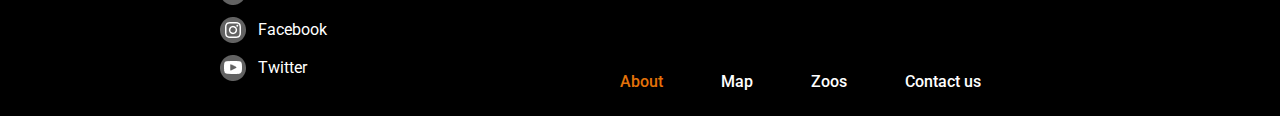
==== commit 44c7e6a0: "fix: positioning" ====
--- a/pages/main/index.html
+++ b/pages/main/index.html
@@ -78,6 +78,10 @@
 
     <div class="section_wrapper">
       <div class="pets_wrapper">
+        <!-- <div class="pets_arrows">
+          <button class="pets_arrows_left"></button>
+          <button class="pets_arrows_right"></button>
+        </div> -->
 
         <div class="pets_item_border">
           <div class="pets_item">
@@ -161,7 +165,7 @@
           </div>
         </div>
       </div>
-      <div class="button_wrapper">
+      <div class="button_wrapper animals_btn">
         <button class="site_button button_rounded">Choose your favorite</button>
       </div>
     </div>
@@ -182,7 +186,7 @@
         <h4 class="subtitle">We know the animals bring you joy, and in these extraordinary times, we’re glad.</h4>
         <p><strong>During a time when the COVID-19 epidemic is touching all of our lives, we’re proud and glad that
             people
-            around the world find joy in PatStory.</strong></p>
+            around the world find joy in PetStory.</strong></p>
         <p>Even though the zoo has reopened, we need you now more than ever to help us deal with these problems. Please
           consider a gift to our Emergency Support Fund . </p>
         <h3>How it works</h3>
@@ -239,34 +243,121 @@
   <section id="testimonials">
     <div class="section_wrapper">
       <h3>Testimonials</h3>
-      <div class="testimonials_wrapper">
-        <div class="testimonials_card_wrapper">
-          <div class="testomonial_card_top">
-            <div class="icon_container">
-              <img src="../../assets/images/user_icon.png" alt="User icon">
-            </div>
-            <div class="testimonials_card_title">
-              <div class="testimonials_heading_name">Oskar Samborsky</div>
-              <div class="testimonials_heading_location">Local Austria ● Yesterday</div>
-            </div>
-          </div>
-          <div class="testimonials_description">
-            <p>Online zoo is one jf the ways to instill a love for animals.
-              The best online zoo I’ve met. My son delighted very much ljves to watch gouillas.
-              Online zoo is one jf the ways to instill a love for animals.
-              The best online zoo I’ve met.
-              My son delighted very much ljves to watch gouillas.
-            </p>
-            <p>The best online zoo I’ve met. My son delighted very much ljves to watch gouillas.
-              Online zoo is one jf the ways to instill a love for animals.
-              The best online zoo I’ve met. My son delighted very much ljves to watch gouillas.
-              Online zoo is one jf the ways to instill a love for </p>
-          </div>
-        </div>
-
-
-
-      </div>
+      <div class="testimonials_slider">
+        <div class="testimonials_cards">
+          <div class="testimonial_card_frame">
+            <div class="testimonial_card">
+              <div class="testimonial_card_visitor">
+                <div class="testimonial_card_img"></div>
+                <div class="testimonial_card_info">
+                  <p class="testimonial_card_name">Michael John</p>
+                  <div class="testimonial_card_data">
+                    <p class="testimonial_card_loc">Local Austria</p>
+                    <p>•</p>
+                    <p class="testimonial_card_day">Today</p>
+                  </div>
+                </div>
+              </div>
+              <p class="testimonial_card_message">The best online zoo I’ve met. My son delighted very much ljves to
+                watch gouillas. Online zoo is one jf the ways to instill a love for animals.The best online zoo I’ve
+                met. My son delighted very much ljves to watch gouillas. Online zoo is one jf the ways to instill a love
+                for animals.
+                The best online zoo I’ve met. My son delighted very much ljves to watch gouillas. Online zoo is one jf
+                the ways to instill a love for animals.The best online zoo I’ve met. My son delighted very much ljves to
+                watch gouillas. Online zoo is one jf the ways to instill a love for animals.
+
+              </p>
+            </div>
+          </div>
+          <div class="testimonial_card_frame">
+            <div class="testimonial_card">
+              <div class="testimonial_card_visitor">
+                <div class="testimonial_card_img testimonial_card_img2"></div>
+                <div class="testimonial_card_info">
+                  <p class="testimonial_card_name">Oskar Samborsky</p>
+                  <div class="testimonial_card_data">
+                    <p class="testimonial_card_loc">Local Austria</p>
+                    <p>•</p>
+                    <p class="testimonial_card_day">Yesterday</p>
+                  </div>
+                </div>
+              </div>
+              <p class="testimonial_card_message">Online zoo is one jf the ways to instill a love for animals.The best
+                online zoo I’ve met. My son delighted very much ljves to watch gouillas. Online zoo is one jf the ways
+                to instill a love for animals.The best online zoo I’ve met. My son delighted very much ljves to watch
+                gouillas.
+                The best online zoo I’ve met. My son delighted very much ljves to watch gouillas. Online zoo is one jf
+                the ways to instill a love for animals.The best online zoo I’ve met. My son delighted very much ljves to
+                watch gouillas. Online zoo is one jf the ways to instill a love for animals.
+
+                The best online zoo I’ve met. My son delighted very much ljves to watch gouillas. Online zoo is one jf
+                the ways to instill a love for animals.The best online zoo I’ve met. My son delighted very much ljves to
+                watch gouillas. Online zoo is one jf the ways to instill a love for animals.
+
+              </p>
+            </div>
+          </div>
+          <div class="testimonial_card_frame">
+            <div class="testimonial_card">
+              <div class="testimonial_card_visitor">
+                <div class="testimonial_card_img testimonial_card_img3"></div>
+                <div class="testimonial_card_info">
+                  <p class="testimonial_card_name">Fredericka Michelin</p>
+                  <div class="testimonial_card_data">
+                    <p class="testimonial_card_loc">Local Austria</p>
+                    <p>•</p>
+                    <p class="testimonial_card_day">Yesterday</p>
+                  </div>
+                </div>
+              </div>
+              <p class="testimonial_card_message">
+                The best online zoo I’ve met. My son delighted very much ljves to watch gouillas. Online zoo is one jf
+                the ways to instill a love for animals.The best online zoo I’ve met. My son delighted very much ljves to
+                watch gouillas. Online zoo is one jf the ways to instill a love for animals.
+                The best online zoo I’ve met. My son delighted very much ljves to watch gouillas. Online zoo is one jf
+                the ways to instill a love for animals.The best online zoo I’ve met.
+                The best online zoo I’ve met. My son delighted very much ljves to watch gouillas. Online zoo is one jf
+                the ways to instill a love for animals.The best online zoo I’ve met. My son delighted very much ljves to
+                watch gouillas. Online zoo is one jf the ways to instill a love for animals.
+
+              </p>
+            </div>
+          </div>
+          <div class="testimonial_card_frame">
+            <div class="testimonial_card">
+              <div class="testimonial_card_visitor">
+                <div class="testimonial_card_img testimonial_card_img4"></div>
+                <div class="testimonial_card_info">
+                  <p class="testimonial_card_name">Mila Riksha</p>
+                  <div class="testimonial_card_data">
+                    <p class="testimonial_card_loc">Local Austria</p>
+                    <p>•</p>
+                    <p class="testimonial_card_day">Yesterday</p>
+                  </div>
+                </div>
+              </div>
+              <p class="testimonial_card_message">My son delighted very much ljves to watch gouillas. Online zoo is one
+                jf the ways to instill a love for animals.The best online zoo I’ve met. My son delighted very much ljves
+                to watch gouillas. Online zoo is one jf the ways to instill a love for animals.The best online zoo I’ve
+                met. My son delighted very much ljves to watch gouillas. Online zoo is one jf the ways to instill a love
+                for animals.The best online zoo I’ve met. My son delighted very much ljves to watch gouillas.
+                The best online zoo I’ve met. My son delighted very much ljves to watch gouillas. Online zoo is one jf
+                the ways to instill a love for animals.The best online zoo I’ve met. My son delighted very much ljves to
+                watch gouillas. Online zoo is one jf the ways to instill a love for animals.
+
+              </p>
+            </div>
+          </div>
+        </div>
+      </div>
+      <div class="scroll_wrapper">
+        <div class="testimonials_scroll">
+          <div class="testimonials_scoll_line"></div>
+        </div>
+      </div>
+      <button class="site_button button_sharp">Leave feedback</button>
+    </div>
+
     </div>
 
 
@@ -317,7 +408,7 @@
                 <a href="#" class="nav_link  current_page">About</a>
               </li>
               <li>
-                <a href="#" class="nav__link">Map</a>
+                <a href="#" class="nav_link">Map</a>
               </li>
               <li>
                 <a href="#" class="nav_link">Zoos</a>
@@ -331,13 +422,16 @@
         <div class="footer_right">
           <div class="footer_form">
             <h4 class="subtitle">Subscribe to our news</h4>
-            <form action="">
-              <input id="input-email" type="text" placeholder="Enter your email" required>
-              <input class="submit" type="submit" value="Submit">
+            <form class="form footer__form" action="#">
+              <label class="form_label">
+                <input class="footer_email" type="email" value="" title="e-mail" placeholder="Enter your email"
+                  required>
+              </label>
+              <button class="footer_email_btn" type="submit">Submit</button>
             </form>
           </div>
           <div class="footer_copyrightk">
-            <p>Michal</p>
+            <p>Designed by Alisa Samborskaya</p>
             <p>©RSSchool & ©Yem Digital 2021</p>
           </div>
         </div>
--- a/pages/main/style.css
+++ b/pages/main/style.css
@@ -54,7 +54,7 @@
 h3 {
   font-weight: 400;
   font-style: normal;
-  font-size: 3.4rem;
+  font-size: 3.6rem;
   color: var(--black_blue);
   text-align: center;
   line-height: 130%;
@@ -392,6 +392,89 @@
   gap: 10px;
 }
 
+
+.footer__form {
+  display: flex;
+  justify-content: flex-end;
+  gap: 10px;
+}
+
+.footer_email {
+  padding: 10px 7px 10px 10px;
+  width: 228px;
+  height: 42px;
+  font-style: normal;
+  font-weight: 400;
+  font-size: 16px;
+  line-height: 140%;
+  color: var(--light_gray);
+  background-color: transparent;
+  border: 1px solid orange;
+  border-radius: 2px;
+}
+
+input:focus {
+  outline: none;
+}
+
+form:invalid input:focus {
+  color: var(--red);
+}
+
+form:valid input:focus {
+  color: var(--green);
+}
+
+input:default {
+  border: 0.8px solid var(--orange);
+  ;
+}
+
+input:focus:invalid {
+  border: 0.8px solid var(--rad);
+}
+
+input:focus:valid {
+  border: 0.8px solid var(--green);
+}
+
+form:invalid .footer_email_btn {
+  border: 1px solid var(--green);
+  background: white;
+}
+
+form:valid .footer_email_btn {
+  border: 1px solid var(--black_blue);
+  color: var(--black_blue);
+}
+
+form:valid .footer_email_btn:active {
+  transform: scale(1);
+  color: var(--green);
+  border: 1px solid var(--green);
+}
+
+.footer_email_btn {
+  width: 129px;
+  height: 42px;
+  font-style: normal;
+  font-weight: 400;
+  font-size: 16px;
+  line-height: 140%;
+  background: var(--light_gray);
+  border-radius: 5px;
+  cursor: pointer;
+}
+
+
+
+.footer_email_button:active {
+  color: var(--green);
+  border: 1px solid var(--green);
+}
+
+
+
 .footer_right h4 {
   color: white;
 
@@ -434,7 +517,10 @@
 
   width: 100%;
   max-width: 100%;
-  padding: 14rem 0 0;
+  padding: 14rem 0 17.8rem;
+  background-image: url(../../assets/images/flower_foto1.png);
+  background-position: right -29px bottom 94px;
+  background-repeat: no-repeat;
 
 }
 
@@ -480,9 +566,13 @@
 /* end of section backstage */
 
 #animals-gallery {
-  margin-top: 178px;
-  margin-bottom: 10rem;
-}
+  padding-bottom: 10rem;
+
+  background: url(../../assets/images/strelitzia\ 1.png) right 0px bottom no-repeat,
+    url(../../assets/images/palm_foto.png) left 0px bottom no-repeat;
+}
+
+
 
 .pets_wrapper {
   display: flex;
@@ -501,6 +591,54 @@
 
 
 }
+
+.pets_arrows {
+  position: relative;
+  top: 463px;
+  left: 65px;
+  display: flex;
+  justify-content: space-between;
+  width: 1322px;
+}
+
+.pets_arrows_right,
+.pets_arrows_left {
+  background-position: center;
+  background-repeat: no-repeat;
+  border-radius: 50%;
+  height: 62px;
+  border: none;
+  width: 62px;
+}
+
+.pets_arrows_right {
+  background-image: url(../../assets/icons/arrow_elips_1.svg), var(--orange-gradient);
+}
+
+.pets_arrows_left {
+  background-image: url(../../assets/icons/arrow_elips_2.svg), var(--orange-gradient);
+}
+
+.pets_arrows_right:hover {
+  background-image: url(../../assets/icons/arrow_elips_1.svg), var(--orange_button_hover);
+
+}
+
+.pets_arrows_left:hover {
+  background-image: url(../../assets/icons/arrow_elips_2.svg), var(--orange_button_hover);
+
+}
+
+.pets_arrows_right:active {
+  background-image: url(../../assets/icons/arrow_elips_1.svg), var(--green);
+
+}
+
+.pets_arrows_left:active {
+  background-image: url(../../assets/icons/arrow_elips_2.svg), var(--green);
+
+}
+
 
 .pets_item_border {
   border-radius: 5px;
@@ -642,9 +780,7 @@
 /* end of pick and feed section */
 
 /* testimonials */
-#testimonials h3 {
-  margin-top: 14rem;
-}
+
 
 .testimonials_wrapper {
   display: flex;
@@ -659,4 +795,147 @@
   border-radius: 20px;
 }
 
+
+
+
+#testimonials {
+
+  background-image: url(../../assets/images/leav_foto.png);
+  background-position: right -40px bottom -134px;
+  background-repeat: no-repeat;
+  padding-bottom: 176px;
+
+}
+
+#testimonials h3 {
+  font-size: 3.6rem;
+  line-height: 130%;
+  ;
+  margin-top: 14rem;
+}
+
+.testimonials_wrapper {
+  display: flex;
+  flex-direction: column;
+  gap: 22px;
+}
+
+
+
+.testimonials_slider {
+  overflow: hidden;
+  position: relative;
+  height: 390px;
+  padding: 1px;
+  margin-top: 5rem;
+}
+
+.testimonials_cards {
+  position: absolute;
+  top: 0;
+  left: 0;
+  display: flex;
+  gap: 29px;
+  transition: 0.5s;
+}
+
+.testimonial_card_frame {
+  display: flex;
+  padding: 2px;
+  background: var(--pink_gradient);
+  border-radius: 20px;
+}
+
+.testimonial_card {
+  display: flex;
+  flex-direction: column;
+  gap: 10px;
+  width: 264px;
+  height: 386px;
+  padding: 14px 13px 19px 15px;
+  background-color: var(--gray_light);
+  border-radius: 20px;
+}
+
+.testimonial_card_visitor {
+  display: flex;
+  gap: 10px;
+}
+
+.testimonial_card_img {
+  width: 37px;
+  height: 37px;
+  background-image: url(../../assets/images/user_icon.png);
+  background-position: center;
+  background-repeat: no-repeat;
+}
+
+.testimonial_card_name {
+  margin-top: 0rem;
+  margin-bottom: 0rem;
+  line-height: 120%;
+  color: #000000;
+}
+
+.testimonial_card_data {
+  display: flex;
+  gap: 6px;
+  font-weight: 300;
+  font-size: 15px;
+  line-height: 120%;
+  color: var(--gray_smoky);
+}
+
+.testimonial_card_data p,
+.testimonial_card_message {
+  margin-top: 0rem;
+  margin-bottom: 0rem;
+}
+
+.testimonial_card_img2 {
+  background-image: url(../../assets/images/Ellipse\ 2.png);
+}
+
+.testimonial_card_img3 {
+  background-image: url(../../assets/images/Ellipse\ 2-1.png);
+}
+
+.testimonial_card_img4 {
+  background-image: url(../../assets/images/Ellipse\ 2-2.png);
+}
+
+.testimonial_card_message {
+  overflow: hidden;
+  max-height: 308px;
+  font-weight: 300;
+  font-size: 15px;
+  line-height: 120%;
+  color: var(--gray);
+}
+
+.scroll_wrapper {
+  width: 116rem;
+  height: 8px;
+  display: flex;
+}
+
+.testimonials_scroll {
+  align-self: center;
+  width: 599px;
+  height: 6px;
+  margin-bottom: 8px;
+}
+
+.testimonials_scroll::before {
+  content: '';
+
+
+
+  background: var(--pink_gradient);
+  border-radius: 5px;
+}
+
+
+
+
 /* end of testimonials */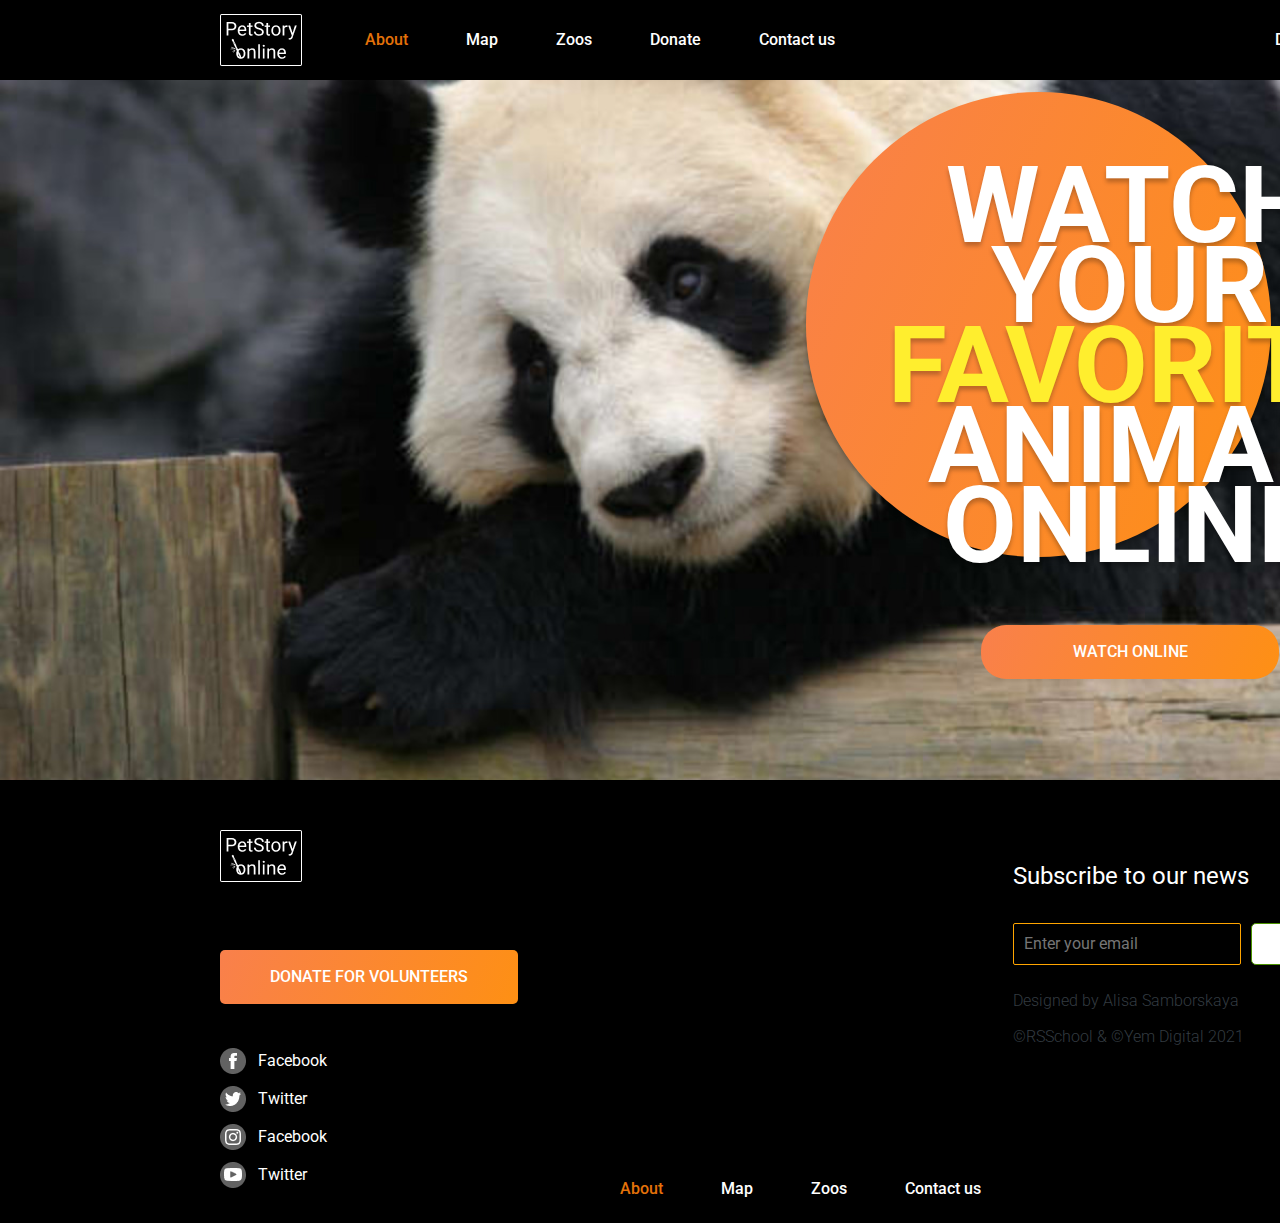
==== commit ec84fdbc: "add: donate template page" ====
--- a/pages/main/index.html
+++ b/pages/main/index.html
@@ -50,318 +50,6 @@
 
 
 
-  <section id="backstage">
-    <div class="section_wrapper">
-      <div class="backstage_wrapper">
-        <div class="backstage_wrapper_img">
-          <img src="../../assets/images/bamboo-cap.png" alt="Bamboo cap image">
-        </div>
-        <div class="backstage_wrapper_txt">
-          <h2>The Backstage of the Wilderness World.</h2>
-          <p>The site was founded on the basis of a volunteer movement to protect and care for
-            animals.
-          </p>
-          <h4 class="subtitle">How it works</h4>
-          <p class="backstage_p_bottom">The main goal is to help the animals, as well as the nature reserves and zoos
-            where they
-            are
-            kept. We are currently working on video projects targeting pandas in China, eagles on an
-            island near Los Angeles, alligators in Florida and gorillas in the Congo. These have a
-            total
-            of more than 1,500 mammals and reptiles.</p>
-        </div>
-      </div>
-    </div>
-  </section>
-
-  <section id="animals-gallery">
-
-    <div class="section_wrapper">
-      <div class="pets_wrapper">
-        <!-- <div class="pets_arrows">
-          <button class="pets_arrows_left"></button>
-          <button class="pets_arrows_right"></button>
-        </div> -->
-
-        <div class="pets_item_border">
-          <div class="pets_item">
-            <img class="pets_item_image" src="../../assets/images/giantpandas.png" alt="giant pandas">
-
-            <div class="pets_item_desc_wrapper">
-              <div class="pets_item_desc_title">
-                <h5 class="pets_item_description_title">Giant pandas</h5>
-                <p class="pets_item_description_text_bottom">Native to Southwest China</p>
-              </div>
-              <div class="food_icon herb"></div>
-            </div>
-          </div>
-        </div>
-        <div class="pets_item_border">
-          <div class="pets_item">
-            <img class="pets_item_image" src="../../assets/images/eagles.png" alt="eagles">
-            <div class="pets_item_desc_wrapper">
-              <div class="pets_item_desc_title">
-                <h5 class=" pets_item_description_title">Eagles</h5>
-                <p class="pets_item_description_text_bottom">Native to South America</p>
-              </div>
-              <div class="food_icon meat"></div>
-            </div>
-          </div>
-        </div>
-        <div class="pets_item_border">
-          <div class="pets_item">
-            <img class="pets_item_image" src="../../assets/images/gorillas.png" alt="gorillas">
-
-            <div class="pets_item_desc_wrapper">
-              <div class="pets_item_desc_title">
-                <h5 class="pets_item_description_title">Gorillas</h5>
-                <p class="pets_item_description_text_bottom">Native to Congo</p>
-              </div>
-              <div class="food_icon herb"></div>
-            </div>
-          </div>
-
-        </div>
-        <div class="pets_item_border">
-          <div class="pets_item">
-            <img class="pets_item_image" src="../../assets/images/twotoedsloth.png" alt="two-toed-sloth">
-
-            <div class="pets_item_desc_wrapper">
-              <div class="pets_item_desc_title">
-                <h5 class="pets_item_description_title">Two-toed sloth</h5>
-                <p class="pets_item_description_text_bottom">Mesoamerica, South America</p>
-              </div>
-              <div class="food_icon herb"></div>
-            </div>
-          </div>
-
-        </div>
-        <div class="pets_item_border">
-          <div class="pets_item">
-            <img class="pets_item_image" src="../../assets/images/cheetahs.png" alt="cheetahs">
-
-            <div class="pets_item_desc_wrapper">
-              <div class="pets_item_desc_title">
-                <h5 class="pets_item_description_title">Cheetahs</h5>
-                <p class="pets_item_description_text_bottom">Native to Africa</p>
-              </div>
-              <div class="food_icon meat"></div>
-            </div>
-          </div>
-
-        </div>
-        <div class="pets_item_border">
-          <div class="pets_item">
-            <img class="pets_item_image" src="../../assets/images/penguin.png" alt="penguins">
-
-
-            <div class="pets_item_desc_wrapper">
-              <div class="pets_item_desc_title">
-                <h5 class="pets_item_description_title">Penguins</h5>
-                <p class="pets_item_description_text_bottom">Native to Antarctica</p>
-              </div>
-              <div class="food_icon meat"></div>
-            </div>
-          </div>
-        </div>
-      </div>
-      <div class="button_wrapper animals_btn">
-        <button class="site_button button_rounded">Choose your favorite</button>
-      </div>
-    </div>
-
-
-  </section>
-
-
-
-
-
-
-
-  <section id="pick-and-feed">
-    <div class="section_wrapper">
-      <div class="pick_wrapper">
-        <h2 class="h2_orange">Pick and feed a friend</h2>
-        <h4 class="subtitle">We know the animals bring you joy, and in these extraordinary times, we’re glad.</h4>
-        <p><strong>During a time when the COVID-19 epidemic is touching all of our lives, we’re proud and glad that
-            people
-            around the world find joy in PetStory.</strong></p>
-        <p>Even though the zoo has reopened, we need you now more than ever to help us deal with these problems. Please
-          consider a gift to our Emergency Support Fund . </p>
-        <h3>How it works</h3>
-        <div class="howit_wrapper">
-
-          <div class="howit_card">
-            <div class="icon_wrapper">
-              <img src="../../assets/icons/pay.svg" alt="Card payment">
-            </div>
-            <div class="card_content">
-              <p class="description">Pay with card</p>
-            </div>
-          </div>
-
-
-          <div class="vector_wrapper">
-            <img class="vector" src="../../assets/icons/vector.svg" alt="Arrow right">
-          </div>
-
-
-          <div class="howit_card">
-            <div class="icon_wrapper">
-              <img src="../../assets/icons/zoo.svg" alt="Payments go to zoo">
-            </div>
-            <div class="card_content">
-              <p class="description">Payment goes to the zoo</p>
-            </div>
-          </div>
-
-          <div class="vector_wrapper">
-            <img class="vector" src="../../assets/icons/vector.svg" alt="Arrow right">
-          </div>
-
-
-
-          <div class="howit_card">
-            <div class="icon_wrapper">
-              <img src="../../assets/icons/monkey.svg" alt="Monkey icon">
-            </div>
-            <div class="card_content">
-              <p class="description">Your favourite animal gets delicious dish</p>
-            </div>
-          </div>
-
-
-        </div>
-        <div class="button_wrapper">
-          <button class="site_button button_rounded">Feed a friend now</button>
-        </div>
-      </div>
-    </div>
-  </section>
-
-  <section id="testimonials">
-    <div class="section_wrapper">
-      <h3>Testimonials</h3>
-      <div class="testimonials_slider">
-        <div class="testimonials_cards">
-          <div class="testimonial_card_frame">
-            <div class="testimonial_card">
-              <div class="testimonial_card_visitor">
-                <div class="testimonial_card_img"></div>
-                <div class="testimonial_card_info">
-                  <p class="testimonial_card_name">Michael John</p>
-                  <div class="testimonial_card_data">
-                    <p class="testimonial_card_loc">Local Austria</p>
-                    <p>•</p>
-                    <p class="testimonial_card_day">Today</p>
-                  </div>
-                </div>
-              </div>
-              <p class="testimonial_card_message">The best online zoo I’ve met. My son delighted very much ljves to
-                watch gouillas. Online zoo is one jf the ways to instill a love for animals.The best online zoo I’ve
-                met. My son delighted very much ljves to watch gouillas. Online zoo is one jf the ways to instill a love
-                for animals.
-                The best online zoo I’ve met. My son delighted very much ljves to watch gouillas. Online zoo is one jf
-                the ways to instill a love for animals.The best online zoo I’ve met. My son delighted very much ljves to
-                watch gouillas. Online zoo is one jf the ways to instill a love for animals.
-
-              </p>
-            </div>
-          </div>
-          <div class="testimonial_card_frame">
-            <div class="testimonial_card">
-              <div class="testimonial_card_visitor">
-                <div class="testimonial_card_img testimonial_card_img2"></div>
-                <div class="testimonial_card_info">
-                  <p class="testimonial_card_name">Oskar Samborsky</p>
-                  <div class="testimonial_card_data">
-                    <p class="testimonial_card_loc">Local Austria</p>
-                    <p>•</p>
-                    <p class="testimonial_card_day">Yesterday</p>
-                  </div>
-                </div>
-              </div>
-              <p class="testimonial_card_message">Online zoo is one jf the ways to instill a love for animals.The best
-                online zoo I’ve met. My son delighted very much ljves to watch gouillas. Online zoo is one jf the ways
-                to instill a love for animals.The best online zoo I’ve met. My son delighted very much ljves to watch
-                gouillas.
-                The best online zoo I’ve met. My son delighted very much ljves to watch gouillas. Online zoo is one jf
-                the ways to instill a love for animals.The best online zoo I’ve met. My son delighted very much ljves to
-                watch gouillas. Online zoo is one jf the ways to instill a love for animals.
-
-                The best online zoo I’ve met. My son delighted very much ljves to watch gouillas. Online zoo is one jf
-                the ways to instill a love for animals.The best online zoo I’ve met. My son delighted very much ljves to
-                watch gouillas. Online zoo is one jf the ways to instill a love for animals.
-
-              </p>
-            </div>
-          </div>
-          <div class="testimonial_card_frame">
-            <div class="testimonial_card">
-              <div class="testimonial_card_visitor">
-                <div class="testimonial_card_img testimonial_card_img3"></div>
-                <div class="testimonial_card_info">
-                  <p class="testimonial_card_name">Fredericka Michelin</p>
-                  <div class="testimonial_card_data">
-                    <p class="testimonial_card_loc">Local Austria</p>
-                    <p>•</p>
-                    <p class="testimonial_card_day">Yesterday</p>
-                  </div>
-                </div>
-              </div>
-              <p class="testimonial_card_message">
-                The best online zoo I’ve met. My son delighted very much ljves to watch gouillas. Online zoo is one jf
-                the ways to instill a love for animals.The best online zoo I’ve met. My son delighted very much ljves to
-                watch gouillas. Online zoo is one jf the ways to instill a love for animals.
-                The best online zoo I’ve met. My son delighted very much ljves to watch gouillas. Online zoo is one jf
-                the ways to instill a love for animals.The best online zoo I’ve met.
-                The best online zoo I’ve met. My son delighted very much ljves to watch gouillas. Online zoo is one jf
-                the ways to instill a love for animals.The best online zoo I’ve met. My son delighted very much ljves to
-                watch gouillas. Online zoo is one jf the ways to instill a love for animals.
-
-              </p>
-            </div>
-          </div>
-          <div class="testimonial_card_frame">
-            <div class="testimonial_card">
-              <div class="testimonial_card_visitor">
-                <div class="testimonial_card_img testimonial_card_img4"></div>
-                <div class="testimonial_card_info">
-                  <p class="testimonial_card_name">Mila Riksha</p>
-                  <div class="testimonial_card_data">
-                    <p class="testimonial_card_loc">Local Austria</p>
-                    <p>•</p>
-                    <p class="testimonial_card_day">Yesterday</p>
-                  </div>
-                </div>
-              </div>
-              <p class="testimonial_card_message">My son delighted very much ljves to watch gouillas. Online zoo is one
-                jf the ways to instill a love for animals.The best online zoo I’ve met. My son delighted very much ljves
-                to watch gouillas. Online zoo is one jf the ways to instill a love for animals.The best online zoo I’ve
-                met. My son delighted very much ljves to watch gouillas. Online zoo is one jf the ways to instill a love
-                for animals.The best online zoo I’ve met. My son delighted very much ljves to watch gouillas.
-                The best online zoo I’ve met. My son delighted very much ljves to watch gouillas. Online zoo is one jf
-                the ways to instill a love for animals.The best online zoo I’ve met. My son delighted very much ljves to
-                watch gouillas. Online zoo is one jf the ways to instill a love for animals.
-
-              </p>
-            </div>
-          </div>
-        </div>
-      </div>
-      <div class="scroll_wrapper">
-        <div class="testimonials_scroll">
-          <div class="testimonials_scoll_line"></div>
-        </div>
-      </div>
-      <button class="site_button button_sharp">Leave feedback</button>
-    </div>
-
-    </div>
-
-
-  </section>
 
   <footer class="footer">
     <div class="section_wrapper">
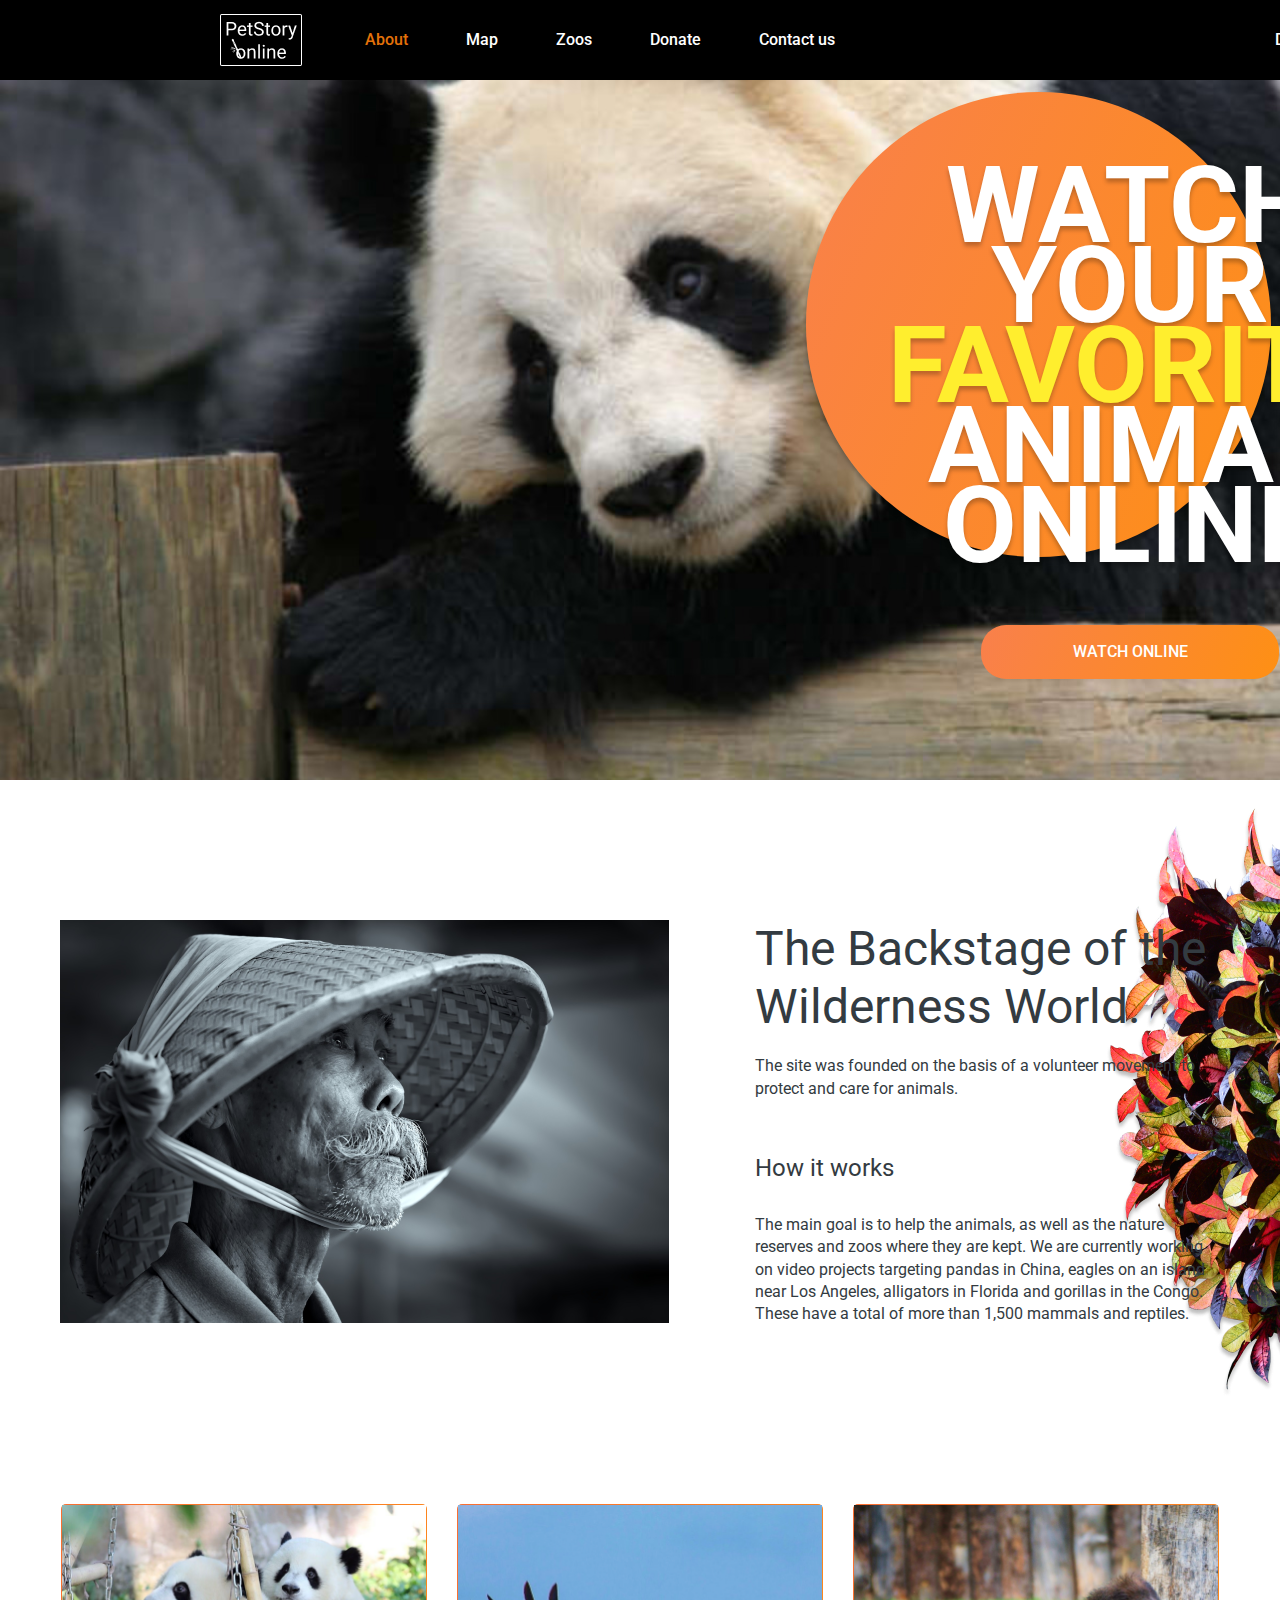
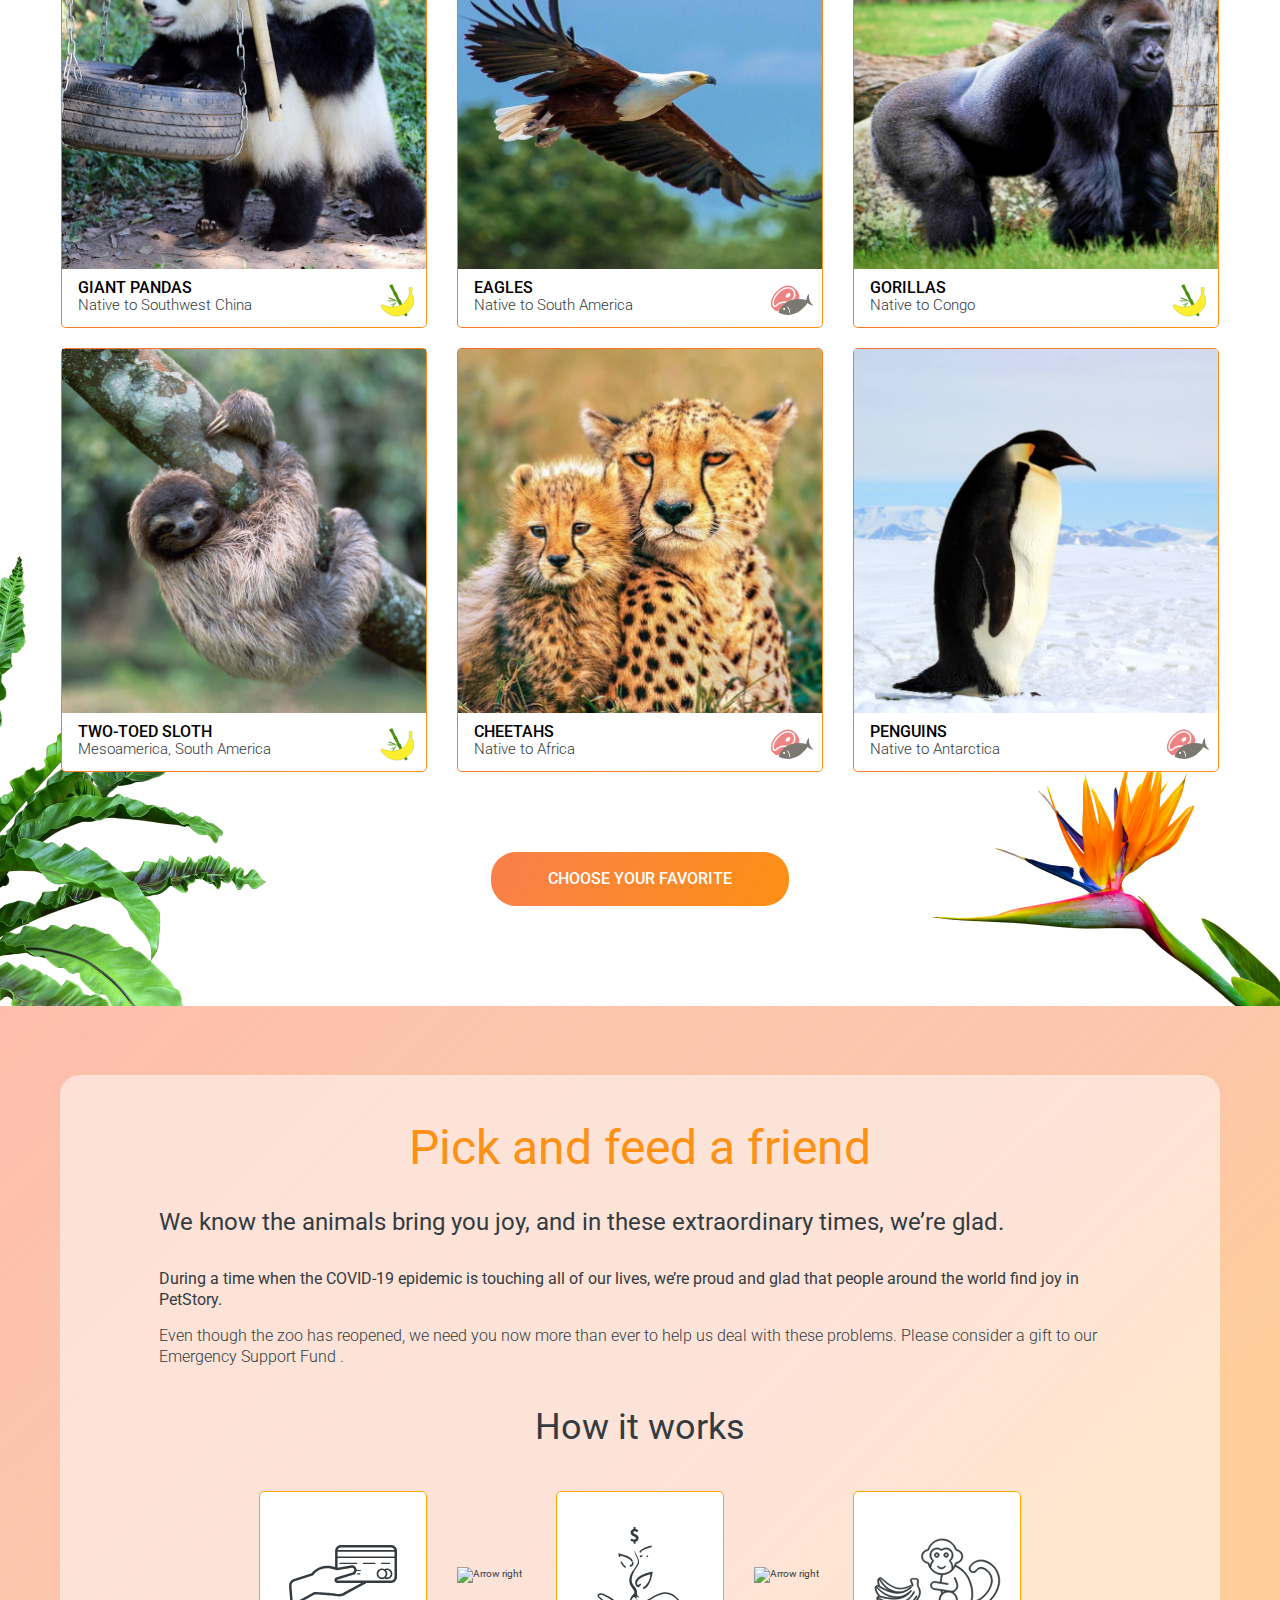
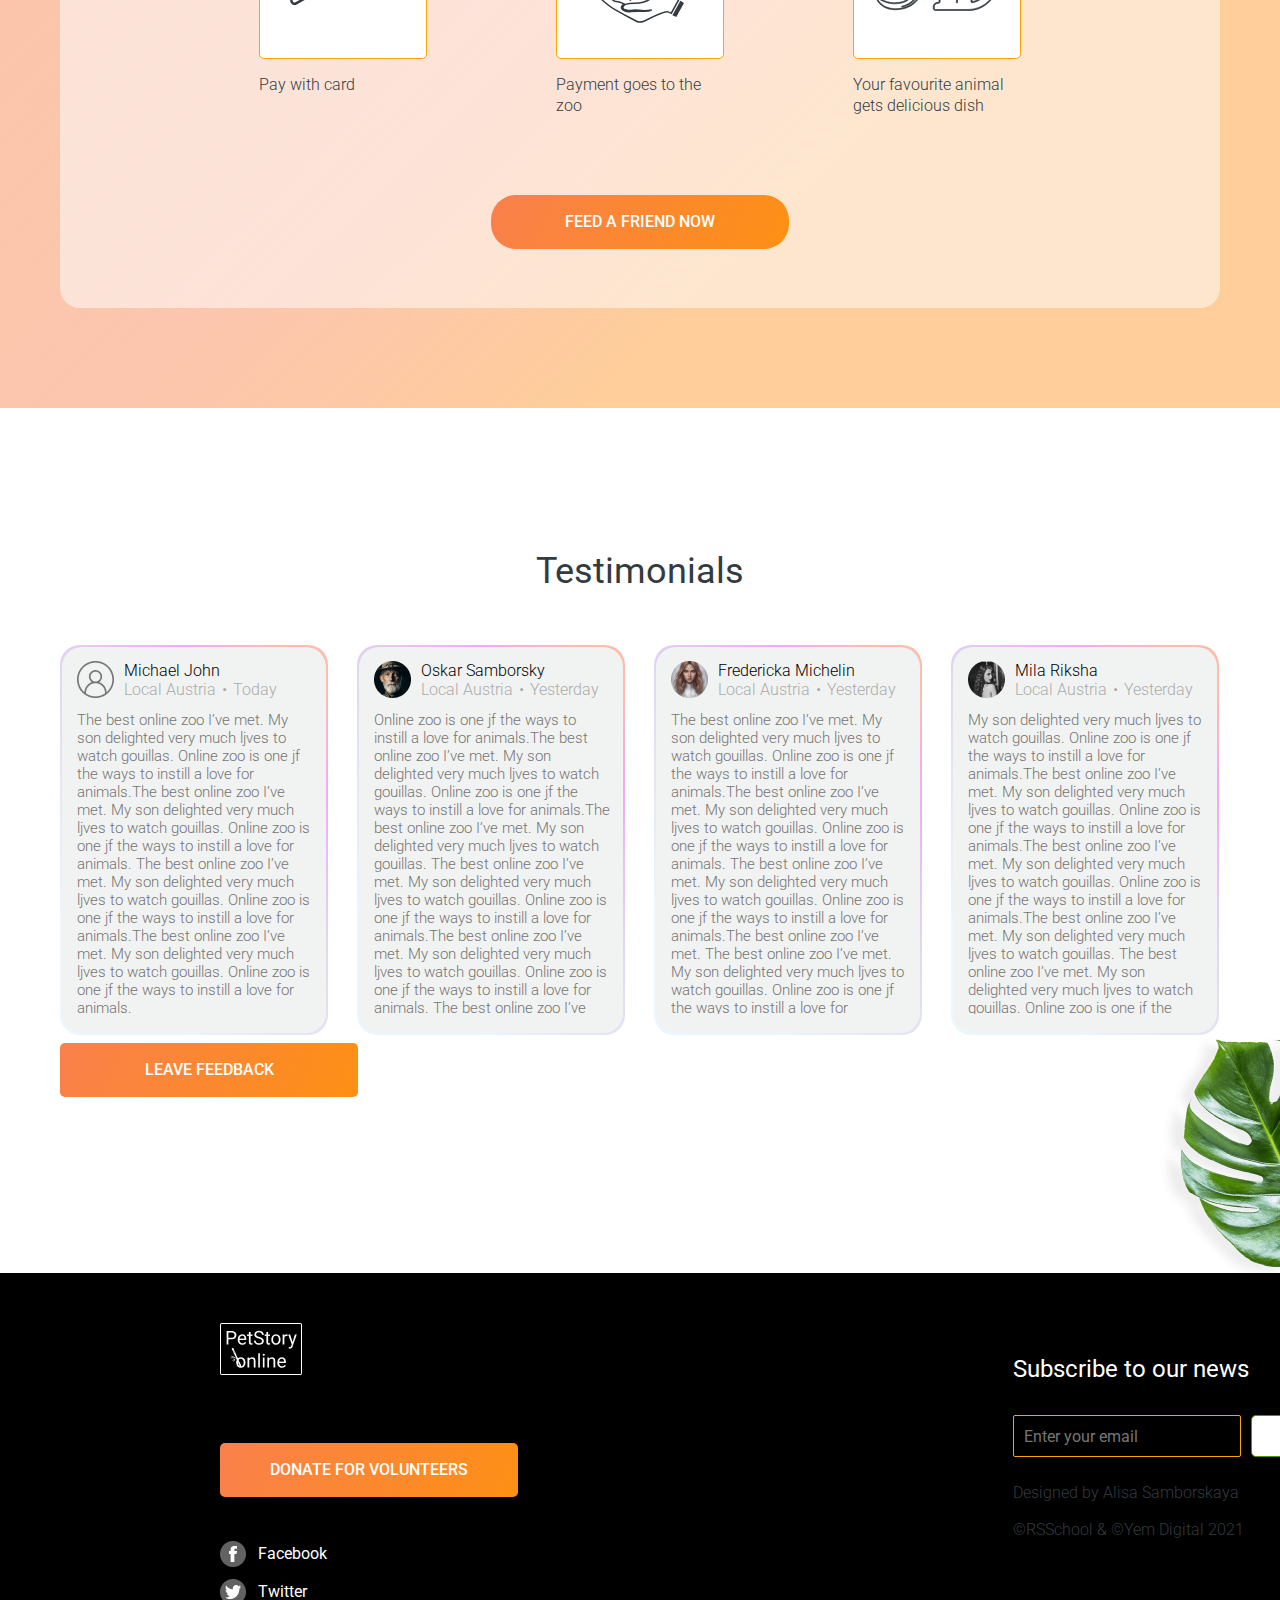
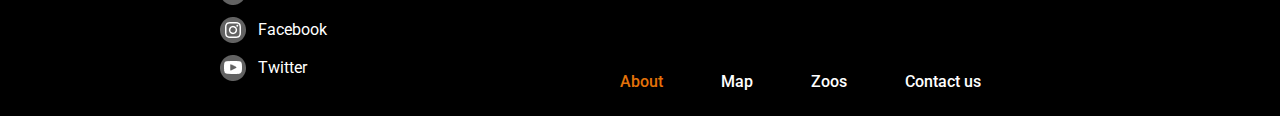
==== commit 8ac500ba: "fix: main page global error fixed" ====
--- a/pages/main/index.html
+++ b/pages/main/index.html
@@ -50,6 +50,318 @@
 
 
 
+  <section id="backstage">
+    <div class="section_wrapper">
+      <div class="backstage_wrapper">
+        <div class="backstage_wrapper_img">
+          <img src="../../assets/images/bamboo-cap.png" alt="Bamboo cap image">
+        </div>
+        <div class="backstage_wrapper_txt">
+          <h2>The Backstage of the Wilderness World.</h2>
+          <p>The site was founded on the basis of a volunteer movement to protect and care for
+            animals.
+          </p>
+          <h4 class="subtitle">How it works</h4>
+          <p class="backstage_p_bottom">The main goal is to help the animals, as well as the nature reserves and zoos
+            where they
+            are
+            kept. We are currently working on video projects targeting pandas in China, eagles on an
+            island near Los Angeles, alligators in Florida and gorillas in the Congo. These have a
+            total
+            of more than 1,500 mammals and reptiles.</p>
+        </div>
+      </div>
+    </div>
+  </section>
+
+  <section id="animals-gallery">
+
+    <div class="section_wrapper">
+      <div class="pets_wrapper">
+        <!-- <div class="pets_arrows">
+          <button class="pets_arrows_left"></button>
+          <button class="pets_arrows_right"></button>
+        </div> -->
+
+        <div class="pets_item_border">
+          <div class="pets_item">
+            <img class="pets_item_image" src="../../assets/images/giantpandas.png" alt="giant pandas">
+
+            <div class="pets_item_desc_wrapper">
+              <div class="pets_item_desc_title">
+                <h5 class="pets_item_description_title">Giant pandas</h5>
+                <p class="pets_item_description_text_bottom">Native to Southwest China</p>
+              </div>
+              <div class="food_icon herb"></div>
+            </div>
+          </div>
+        </div>
+        <div class="pets_item_border">
+          <div class="pets_item">
+            <img class="pets_item_image" src="../../assets/images/eagles.png" alt="eagles">
+            <div class="pets_item_desc_wrapper">
+              <div class="pets_item_desc_title">
+                <h5 class=" pets_item_description_title">Eagles</h5>
+                <p class="pets_item_description_text_bottom">Native to South America</p>
+              </div>
+              <div class="food_icon meat"></div>
+            </div>
+          </div>
+        </div>
+        <div class="pets_item_border">
+          <div class="pets_item">
+            <img class="pets_item_image" src="../../assets/images/gorillas.png" alt="gorillas">
+
+            <div class="pets_item_desc_wrapper">
+              <div class="pets_item_desc_title">
+                <h5 class="pets_item_description_title">Gorillas</h5>
+                <p class="pets_item_description_text_bottom">Native to Congo</p>
+              </div>
+              <div class="food_icon herb"></div>
+            </div>
+          </div>
+
+        </div>
+        <div class="pets_item_border">
+          <div class="pets_item">
+            <img class="pets_item_image" src="../../assets/images/twotoedsloth.png" alt="two-toed-sloth">
+
+            <div class="pets_item_desc_wrapper">
+              <div class="pets_item_desc_title">
+                <h5 class="pets_item_description_title">Two-toed sloth</h5>
+                <p class="pets_item_description_text_bottom">Mesoamerica, South America</p>
+              </div>
+              <div class="food_icon herb"></div>
+            </div>
+          </div>
+
+        </div>
+        <div class="pets_item_border">
+          <div class="pets_item">
+            <img class="pets_item_image" src="../../assets/images/cheetahs.png" alt="cheetahs">
+
+            <div class="pets_item_desc_wrapper">
+              <div class="pets_item_desc_title">
+                <h5 class="pets_item_description_title">Cheetahs</h5>
+                <p class="pets_item_description_text_bottom">Native to Africa</p>
+              </div>
+              <div class="food_icon meat"></div>
+            </div>
+          </div>
+
+        </div>
+        <div class="pets_item_border">
+          <div class="pets_item">
+            <img class="pets_item_image" src="../../assets/images/penguin.png" alt="penguins">
+
+
+            <div class="pets_item_desc_wrapper">
+              <div class="pets_item_desc_title">
+                <h5 class="pets_item_description_title">Penguins</h5>
+                <p class="pets_item_description_text_bottom">Native to Antarctica</p>
+              </div>
+              <div class="food_icon meat"></div>
+            </div>
+          </div>
+        </div>
+      </div>
+      <div class="button_wrapper animals_btn">
+        <button class="site_button button_rounded">Choose your favorite</button>
+      </div>
+    </div>
+
+
+  </section>
+
+
+
+
+
+
+
+  <section id="pick-and-feed">
+    <div class="section_wrapper">
+      <div class="pick_wrapper">
+        <h2 class="h2_orange">Pick and feed a friend</h2>
+        <h4 class="subtitle">We know the animals bring you joy, and in these extraordinary times, we’re glad.</h4>
+        <p><strong>During a time when the COVID-19 epidemic is touching all of our lives, we’re proud and glad that
+            people
+            around the world find joy in PetStory.</strong></p>
+        <p>Even though the zoo has reopened, we need you now more than ever to help us deal with these problems. Please
+          consider a gift to our Emergency Support Fund . </p>
+        <h3>How it works</h3>
+        <div class="howit_wrapper">
+
+          <div class="howit_card">
+            <div class="icon_wrapper">
+              <img src="../../assets/icons/pay.svg" alt="Card payment">
+            </div>
+            <div class="card_content">
+              <p class="description">Pay with card</p>
+            </div>
+          </div>
+
+
+          <div class="vector_wrapper">
+            <img class="vector" src="../../assets/icons/vector.svg" alt="Arrow right">
+          </div>
+
+
+          <div class="howit_card">
+            <div class="icon_wrapper">
+              <img src="../../assets/icons/zoo.svg" alt="Payments go to zoo">
+            </div>
+            <div class="card_content">
+              <p class="description">Payment goes to the zoo</p>
+            </div>
+          </div>
+
+          <div class="vector_wrapper">
+            <img class="vector" src="../../assets/icons/vector.svg" alt="Arrow right">
+          </div>
+
+
+
+          <div class="howit_card">
+            <div class="icon_wrapper">
+              <img src="../../assets/icons/monkey.svg" alt="Monkey icon">
+            </div>
+            <div class="card_content">
+              <p class="description">Your favourite animal gets delicious dish</p>
+            </div>
+          </div>
+
+
+        </div>
+        <div class="button_wrapper">
+          <button class="site_button button_rounded">Feed a friend now</button>
+        </div>
+      </div>
+    </div>
+  </section>
+
+  <section id="testimonials">
+    <div class="section_wrapper">
+      <h3>Testimonials</h3>
+      <div class="testimonials_slider">
+        <div class="testimonials_cards">
+          <div class="testimonial_card_frame">
+            <div class="testimonial_card">
+              <div class="testimonial_card_visitor">
+                <div class="testimonial_card_img"></div>
+                <div class="testimonial_card_info">
+                  <p class="testimonial_card_name">Michael John</p>
+                  <div class="testimonial_card_data">
+                    <p class="testimonial_card_loc">Local Austria</p>
+                    <p>•</p>
+                    <p class="testimonial_card_day">Today</p>
+                  </div>
+                </div>
+              </div>
+              <p class="testimonial_card_message">The best online zoo I’ve met. My son delighted very much ljves to
+                watch gouillas. Online zoo is one jf the ways to instill a love for animals.The best online zoo I’ve
+                met. My son delighted very much ljves to watch gouillas. Online zoo is one jf the ways to instill a love
+                for animals.
+                The best online zoo I’ve met. My son delighted very much ljves to watch gouillas. Online zoo is one jf
+                the ways to instill a love for animals.The best online zoo I’ve met. My son delighted very much ljves to
+                watch gouillas. Online zoo is one jf the ways to instill a love for animals.
+
+              </p>
+            </div>
+          </div>
+          <div class="testimonial_card_frame">
+            <div class="testimonial_card">
+              <div class="testimonial_card_visitor">
+                <div class="testimonial_card_img testimonial_card_img2"></div>
+                <div class="testimonial_card_info">
+                  <p class="testimonial_card_name">Oskar Samborsky</p>
+                  <div class="testimonial_card_data">
+                    <p class="testimonial_card_loc">Local Austria</p>
+                    <p>•</p>
+                    <p class="testimonial_card_day">Yesterday</p>
+                  </div>
+                </div>
+              </div>
+              <p class="testimonial_card_message">Online zoo is one jf the ways to instill a love for animals.The best
+                online zoo I’ve met. My son delighted very much ljves to watch gouillas. Online zoo is one jf the ways
+                to instill a love for animals.The best online zoo I’ve met. My son delighted very much ljves to watch
+                gouillas.
+                The best online zoo I’ve met. My son delighted very much ljves to watch gouillas. Online zoo is one jf
+                the ways to instill a love for animals.The best online zoo I’ve met. My son delighted very much ljves to
+                watch gouillas. Online zoo is one jf the ways to instill a love for animals.
+
+                The best online zoo I’ve met. My son delighted very much ljves to watch gouillas. Online zoo is one jf
+                the ways to instill a love for animals.The best online zoo I’ve met. My son delighted very much ljves to
+                watch gouillas. Online zoo is one jf the ways to instill a love for animals.
+
+              </p>
+            </div>
+          </div>
+          <div class="testimonial_card_frame">
+            <div class="testimonial_card">
+              <div class="testimonial_card_visitor">
+                <div class="testimonial_card_img testimonial_card_img3"></div>
+                <div class="testimonial_card_info">
+                  <p class="testimonial_card_name">Fredericka Michelin</p>
+                  <div class="testimonial_card_data">
+                    <p class="testimonial_card_loc">Local Austria</p>
+                    <p>•</p>
+                    <p class="testimonial_card_day">Yesterday</p>
+                  </div>
+                </div>
+              </div>
+              <p class="testimonial_card_message">
+                The best online zoo I’ve met. My son delighted very much ljves to watch gouillas. Online zoo is one jf
+                the ways to instill a love for animals.The best online zoo I’ve met. My son delighted very much ljves to
+                watch gouillas. Online zoo is one jf the ways to instill a love for animals.
+                The best online zoo I’ve met. My son delighted very much ljves to watch gouillas. Online zoo is one jf
+                the ways to instill a love for animals.The best online zoo I’ve met.
+                The best online zoo I’ve met. My son delighted very much ljves to watch gouillas. Online zoo is one jf
+                the ways to instill a love for animals.The best online zoo I’ve met. My son delighted very much ljves to
+                watch gouillas. Online zoo is one jf the ways to instill a love for animals.
+
+              </p>
+            </div>
+          </div>
+          <div class="testimonial_card_frame">
+            <div class="testimonial_card">
+              <div class="testimonial_card_visitor">
+                <div class="testimonial_card_img testimonial_card_img4"></div>
+                <div class="testimonial_card_info">
+                  <p class="testimonial_card_name">Mila Riksha</p>
+                  <div class="testimonial_card_data">
+                    <p class="testimonial_card_loc">Local Austria</p>
+                    <p>•</p>
+                    <p class="testimonial_card_day">Yesterday</p>
+                  </div>
+                </div>
+              </div>
+              <p class="testimonial_card_message">My son delighted very much ljves to watch gouillas. Online zoo is one
+                jf the ways to instill a love for animals.The best online zoo I’ve met. My son delighted very much ljves
+                to watch gouillas. Online zoo is one jf the ways to instill a love for animals.The best online zoo I’ve
+                met. My son delighted very much ljves to watch gouillas. Online zoo is one jf the ways to instill a love
+                for animals.The best online zoo I’ve met. My son delighted very much ljves to watch gouillas.
+                The best online zoo I’ve met. My son delighted very much ljves to watch gouillas. Online zoo is one jf
+                the ways to instill a love for animals.The best online zoo I’ve met. My son delighted very much ljves to
+                watch gouillas. Online zoo is one jf the ways to instill a love for animals.
+
+              </p>
+            </div>
+          </div>
+        </div>
+      </div>
+      <div class="scroll_wrapper">
+        <div class="testimonials_scroll">
+          <div class="testimonials_scoll_line"></div>
+        </div>
+      </div>
+      <button class="site_button button_sharp">Leave feedback</button>
+    </div>
+
+    </div>
+
+
+  </section>
 
   <footer class="footer">
     <div class="section_wrapper">
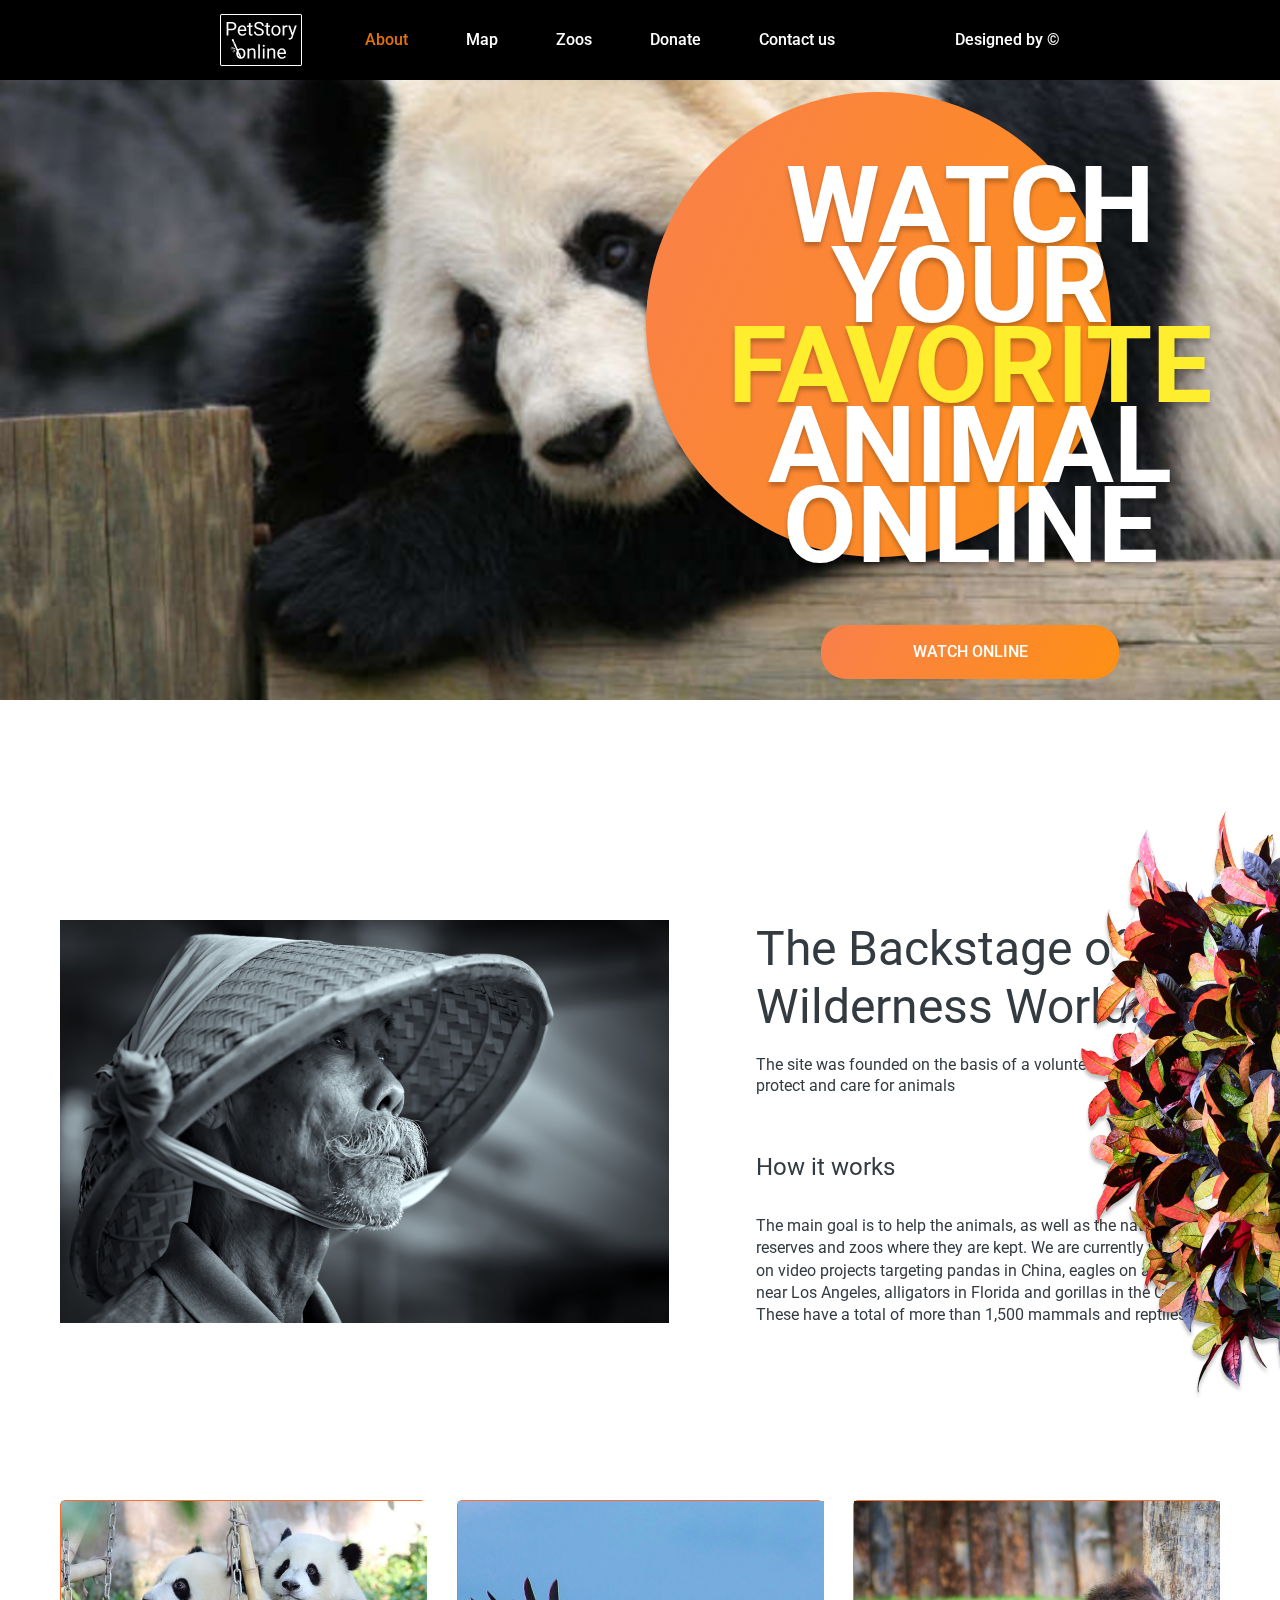
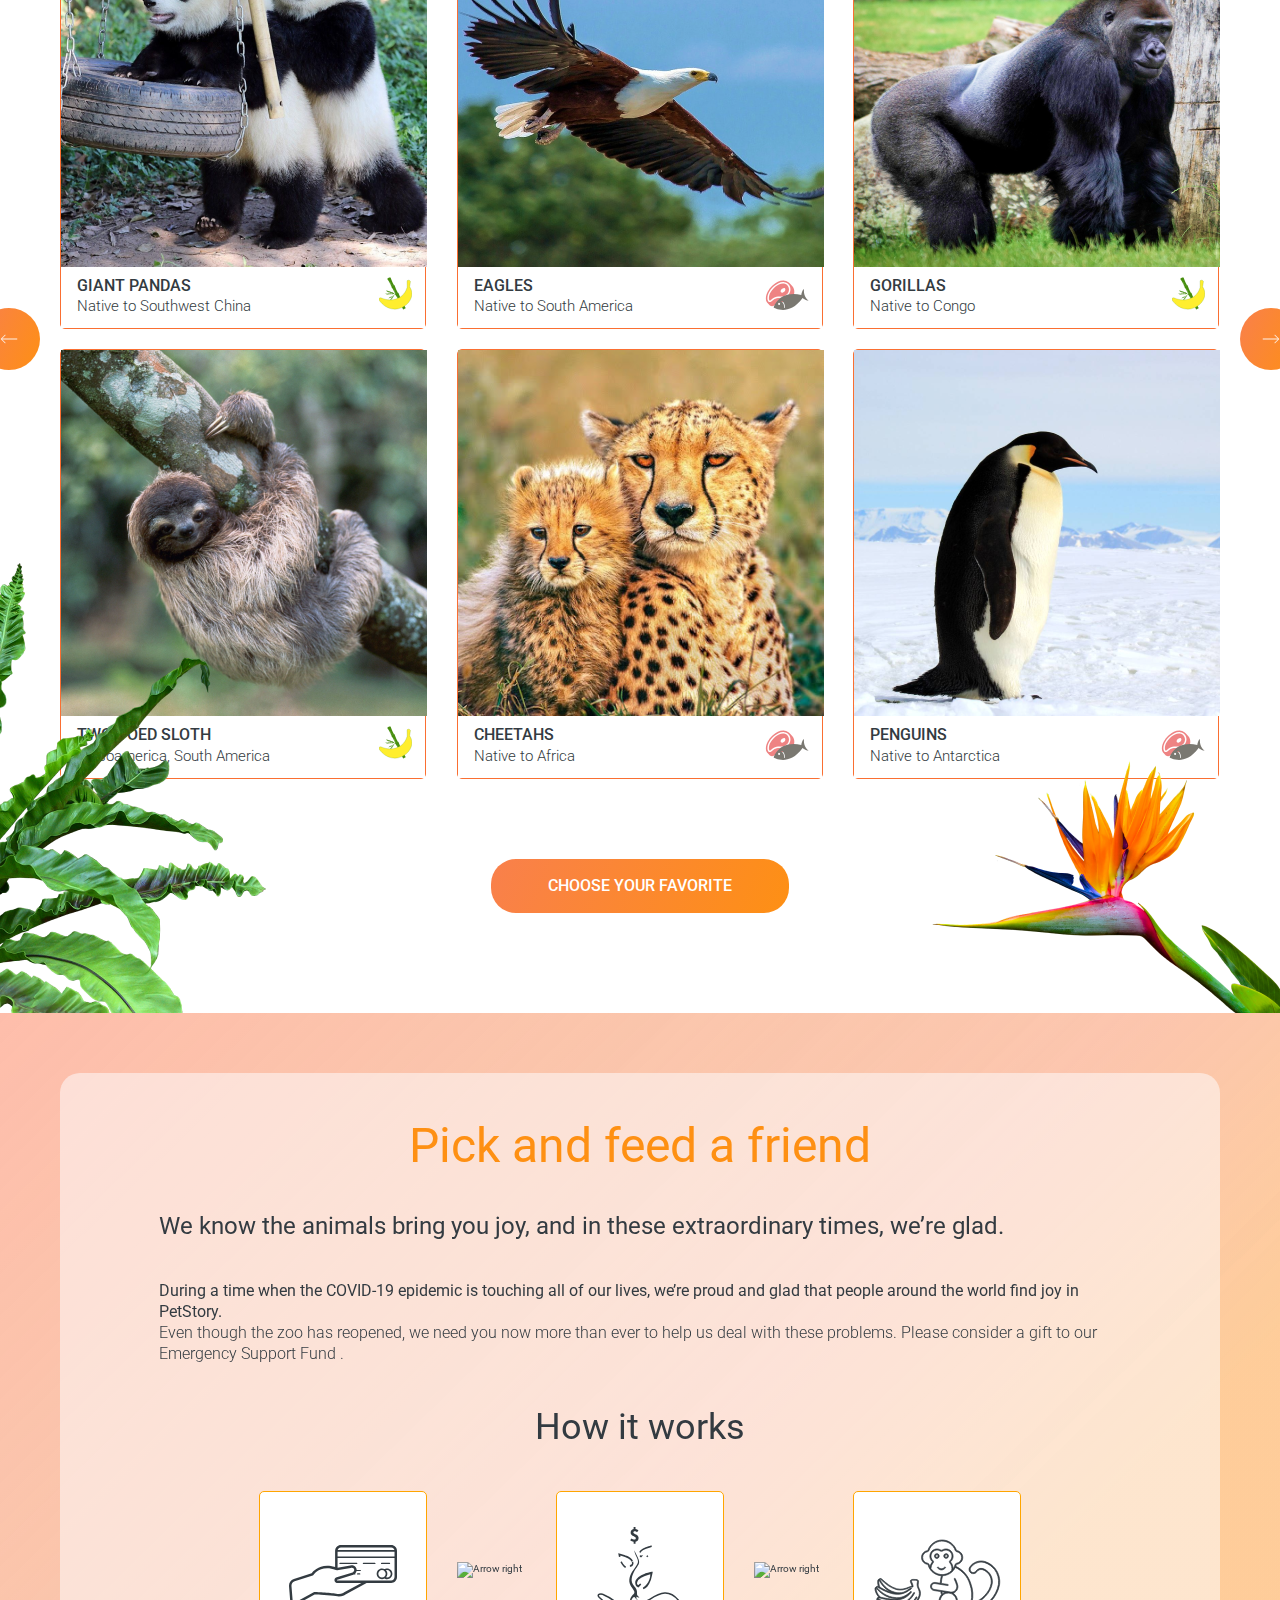
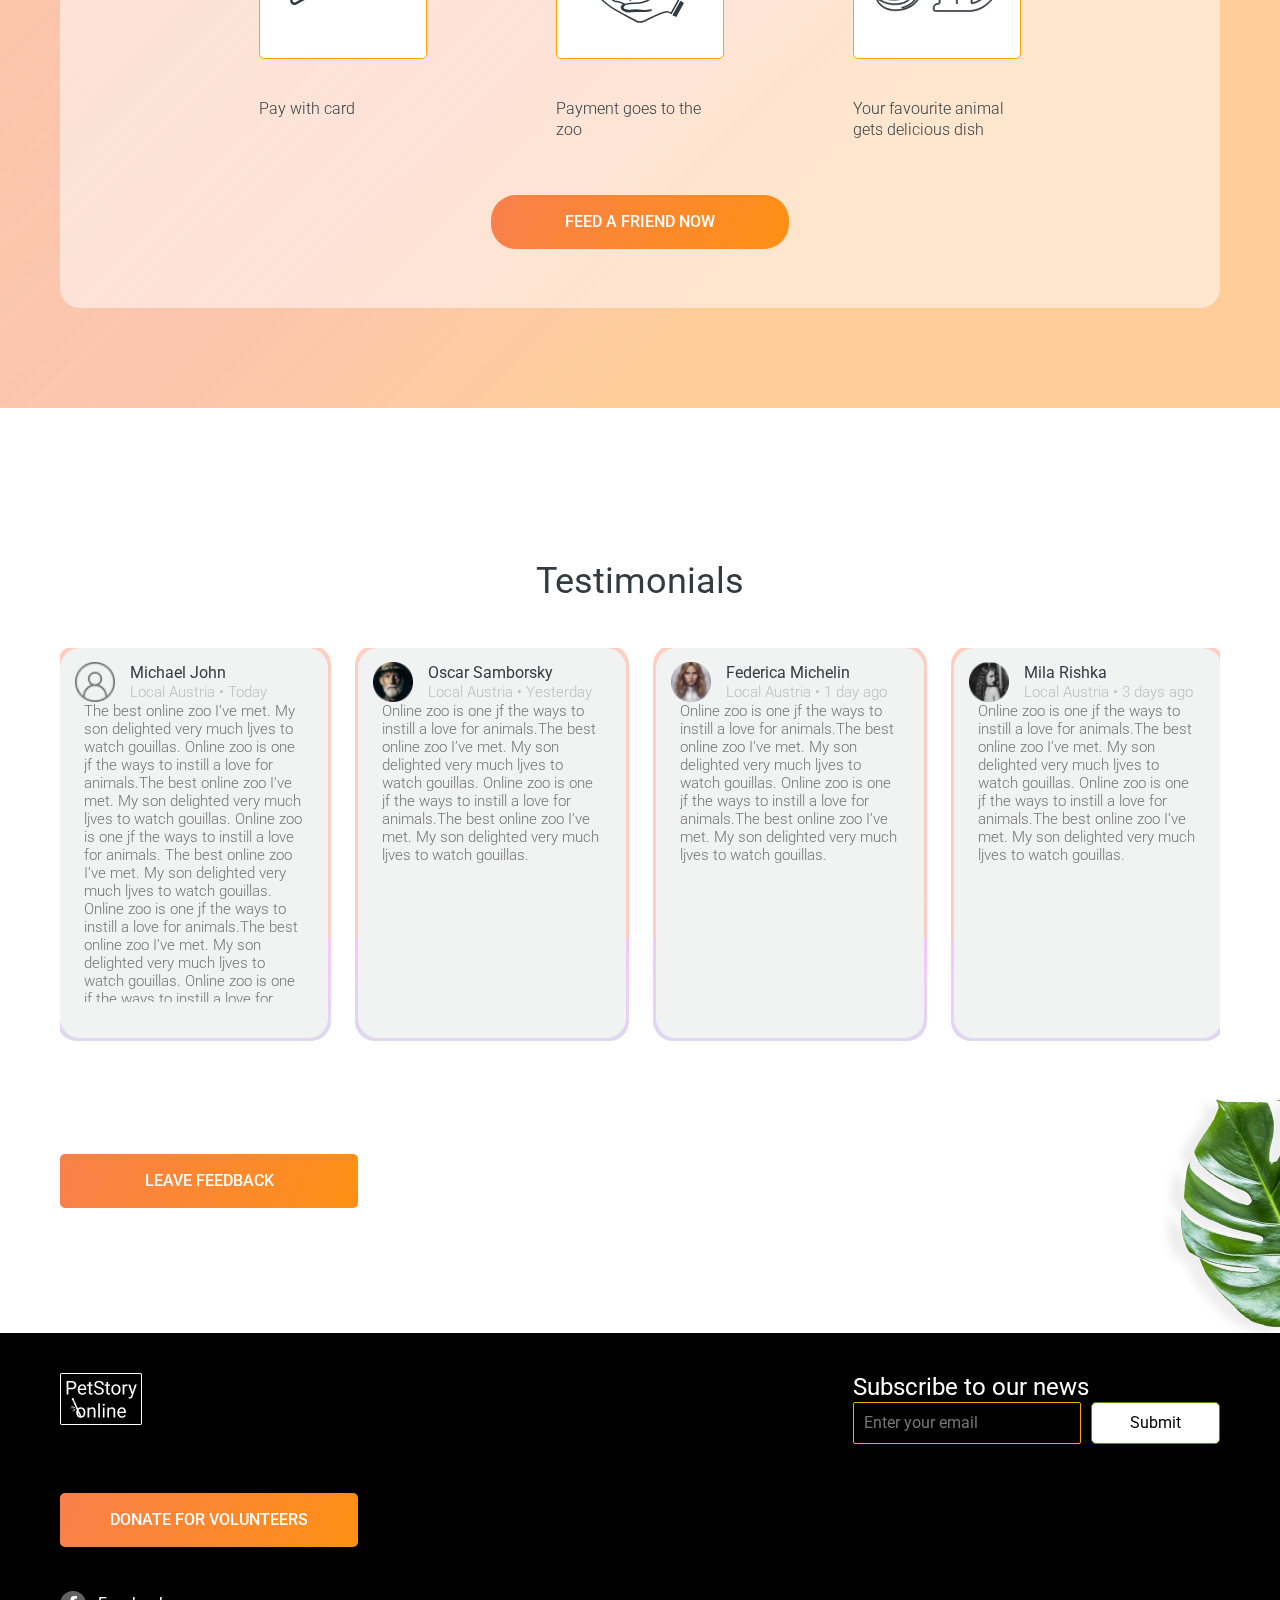
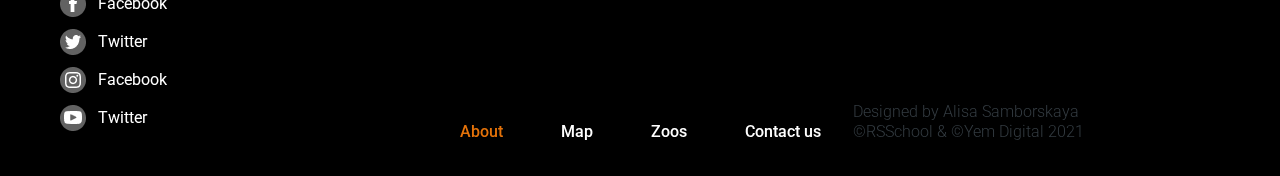
==== commit 7660dfff: "fix: rearange sections and add buttons" ====
--- a/pages/main/index.html
+++ b/pages/main/index.html
@@ -10,11 +10,11 @@
   <meta name="viewport" content="width=device-width, initial-scale=1">
   <link href="https://fonts.googleapis.com/css2?family=Roboto:wght@300;400;500;700&display=swap" rel="stylesheet">
   <link rel="stylesheet" href="../../assets/styles/normalize.css">
-  <link rel="stylesheet" href="style.css">
+  <link rel="stylesheet" href="stylex.css">
 </head>
 
 <body>
-
+  <!-- header -->
   <header class="header">
     <h1 class="header_heading">PetStory Online</h1>
     <div class="header_wrapper">
@@ -28,364 +28,328 @@
             <li><a class="nav_link current_page" href="index.html">About</a></li>
             <li><a class="nav_link" href="#map">Map</a></li>
             <li><a class="nav_link" href="#zoos">Zoos</a></li>
-            <li><a class="nav_link" href="#donate">Donate</a></li>
+            <li><a class="nav_link" href="../donate/index.html">Donate</a></li>
             <li><a class="nav_link" href="#contact">Contact us</a></li>
           </ul>
         </nav>
-        <a href="https://www.figma.com/file/jfEFwkXVj1WRq7sUHDr8os/PetStory-online" class="header_link">Designed by
+        <a href="https://www.figma.com/file/jfEFwkXVj1WRq7sUHDr8os/PetStory-online" target="_blank"
+          class="header_link">Designed by
           &copy;</a>
       </div>
-    </div>
-    <div class="header_banner">
-      <div class="header_circle">
-        <div class="header_title">Watch your <span class="yellow-text">favorite</span>
-          animal online
-          <button class="site_button button_rounded">Watch Online</button>
-        </div>
-      </div>
-
     </div>
   </header>
-
-
-
-
-  <section id="backstage">
-    <div class="section_wrapper">
-      <div class="backstage_wrapper">
-        <div class="backstage_wrapper_img">
-          <img src="../../assets/images/bamboo-cap.png" alt="Bamboo cap image">
-        </div>
-        <div class="backstage_wrapper_txt">
+  <!-- main -->
+  <main>
+    <div class="header_banner">
+      <div class="header_banner_wrapper">
+        <div class="header_circle">
+          <div class="header_title">Watch your <span class="yellow-text">favorite</span>
+            animal online
+            <button class="site_button button_rounded">Watch Online</button>
+          </div>
+        </div>
+      </div>
+    </div>
+
+
+
+    <section id="backstage">
+      <img src="../../assets/images/flower_foto1.png" alt="flowers" class="flowers-backg" />
+      <div class="backstage-wrapper">
+        <div class="backstage-img">
+          <img src="../../assets/images/bamboo-cap.png" alt="" />
+        </div>
+        <div class="backstage-txt">
           <h2>The Backstage of the Wilderness World.</h2>
-          <p>The site was founded on the basis of a volunteer movement to protect and care for
-            animals.
+          <p>
+            The site was founded on the basis of a volunteer movement to
+            protect and care for animals
           </p>
-          <h4 class="subtitle">How it works</h4>
-          <p class="backstage_p_bottom">The main goal is to help the animals, as well as the nature reserves and zoos
-            where they
-            are
-            kept. We are currently working on video projects targeting pandas in China, eagles on an
-            island near Los Angeles, alligators in Florida and gorillas in the Congo. These have a
-            total
-            of more than 1,500 mammals and reptiles.</p>
-        </div>
-      </div>
-    </div>
-  </section>
-
-  <section id="animals-gallery">
-
-    <div class="section_wrapper">
-      <div class="pets_wrapper">
-        <!-- <div class="pets_arrows">
-          <button class="pets_arrows_left"></button>
-          <button class="pets_arrows_right"></button>
-        </div> -->
-
-        <div class="pets_item_border">
-          <div class="pets_item">
-            <img class="pets_item_image" src="../../assets/images/giantpandas.png" alt="giant pandas">
-
-            <div class="pets_item_desc_wrapper">
-              <div class="pets_item_desc_title">
-                <h5 class="pets_item_description_title">Giant pandas</h5>
-                <p class="pets_item_description_text_bottom">Native to Southwest China</p>
-              </div>
-              <div class="food_icon herb"></div>
-            </div>
-          </div>
-        </div>
-        <div class="pets_item_border">
-          <div class="pets_item">
-            <img class="pets_item_image" src="../../assets/images/eagles.png" alt="eagles">
-            <div class="pets_item_desc_wrapper">
-              <div class="pets_item_desc_title">
-                <h5 class=" pets_item_description_title">Eagles</h5>
-                <p class="pets_item_description_text_bottom">Native to South America</p>
-              </div>
-              <div class="food_icon meat"></div>
-            </div>
-          </div>
-        </div>
-        <div class="pets_item_border">
-          <div class="pets_item">
-            <img class="pets_item_image" src="../../assets/images/gorillas.png" alt="gorillas">
-
-            <div class="pets_item_desc_wrapper">
-              <div class="pets_item_desc_title">
-                <h5 class="pets_item_description_title">Gorillas</h5>
-                <p class="pets_item_description_text_bottom">Native to Congo</p>
-              </div>
-              <div class="food_icon herb"></div>
-            </div>
-          </div>
-
-        </div>
-        <div class="pets_item_border">
-          <div class="pets_item">
-            <img class="pets_item_image" src="../../assets/images/twotoedsloth.png" alt="two-toed-sloth">
-
-            <div class="pets_item_desc_wrapper">
-              <div class="pets_item_desc_title">
-                <h5 class="pets_item_description_title">Two-toed sloth</h5>
-                <p class="pets_item_description_text_bottom">Mesoamerica, South America</p>
-              </div>
-              <div class="food_icon herb"></div>
-            </div>
-          </div>
-
-        </div>
-        <div class="pets_item_border">
-          <div class="pets_item">
-            <img class="pets_item_image" src="../../assets/images/cheetahs.png" alt="cheetahs">
-
-            <div class="pets_item_desc_wrapper">
-              <div class="pets_item_desc_title">
-                <h5 class="pets_item_description_title">Cheetahs</h5>
-                <p class="pets_item_description_text_bottom">Native to Africa</p>
-              </div>
-              <div class="food_icon meat"></div>
-            </div>
-          </div>
-
-        </div>
-        <div class="pets_item_border">
-          <div class="pets_item">
-            <img class="pets_item_image" src="../../assets/images/penguin.png" alt="penguins">
-
-
-            <div class="pets_item_desc_wrapper">
-              <div class="pets_item_desc_title">
-                <h5 class="pets_item_description_title">Penguins</h5>
-                <p class="pets_item_description_text_bottom">Native to Antarctica</p>
-              </div>
-              <div class="food_icon meat"></div>
-            </div>
-          </div>
-        </div>
-      </div>
-      <div class="button_wrapper animals_btn">
-        <button class="site_button button_rounded">Choose your favorite</button>
-      </div>
-    </div>
-
-
-  </section>
-
-
-
-
-
-
-
-  <section id="pick-and-feed">
-    <div class="section_wrapper">
-      <div class="pick_wrapper">
-        <h2 class="h2_orange">Pick and feed a friend</h2>
-        <h4 class="subtitle">We know the animals bring you joy, and in these extraordinary times, we’re glad.</h4>
-        <p><strong>During a time when the COVID-19 epidemic is touching all of our lives, we’re proud and glad that
-            people
-            around the world find joy in PetStory.</strong></p>
-        <p>Even though the zoo has reopened, we need you now more than ever to help us deal with these problems. Please
-          consider a gift to our Emergency Support Fund . </p>
-        <h3>How it works</h3>
-        <div class="howit_wrapper">
-
-          <div class="howit_card">
-            <div class="icon_wrapper">
-              <img src="../../assets/icons/pay.svg" alt="Card payment">
-            </div>
-            <div class="card_content">
-              <p class="description">Pay with card</p>
-            </div>
-          </div>
-
-
-          <div class="vector_wrapper">
-            <img class="vector" src="../../assets/icons/vector.svg" alt="Arrow right">
-          </div>
-
-
-          <div class="howit_card">
-            <div class="icon_wrapper">
-              <img src="../../assets/icons/zoo.svg" alt="Payments go to zoo">
-            </div>
-            <div class="card_content">
-              <p class="description">Payment goes to the zoo</p>
-            </div>
-          </div>
-
-          <div class="vector_wrapper">
-            <img class="vector" src="../../assets/icons/vector.svg" alt="Arrow right">
-          </div>
-
-
-
-          <div class="howit_card">
-            <div class="icon_wrapper">
-              <img src="../../assets/icons/monkey.svg" alt="Monkey icon">
-            </div>
-            <div class="card_content">
-              <p class="description">Your favourite animal gets delicious dish</p>
-            </div>
-          </div>
-
-
-        </div>
-        <div class="button_wrapper">
-          <button class="site_button button_rounded">Feed a friend now</button>
-        </div>
-      </div>
-    </div>
-  </section>
-
-  <section id="testimonials">
-    <div class="section_wrapper">
-      <h3>Testimonials</h3>
-      <div class="testimonials_slider">
-        <div class="testimonials_cards">
-          <div class="testimonial_card_frame">
-            <div class="testimonial_card">
-              <div class="testimonial_card_visitor">
-                <div class="testimonial_card_img"></div>
-                <div class="testimonial_card_info">
-                  <p class="testimonial_card_name">Michael John</p>
-                  <div class="testimonial_card_data">
-                    <p class="testimonial_card_loc">Local Austria</p>
-                    <p>•</p>
-                    <p class="testimonial_card_day">Today</p>
-                  </div>
-                </div>
-              </div>
-              <p class="testimonial_card_message">The best online zoo I’ve met. My son delighted very much ljves to
-                watch gouillas. Online zoo is one jf the ways to instill a love for animals.The best online zoo I’ve
-                met. My son delighted very much ljves to watch gouillas. Online zoo is one jf the ways to instill a love
-                for animals.
-                The best online zoo I’ve met. My son delighted very much ljves to watch gouillas. Online zoo is one jf
-                the ways to instill a love for animals.The best online zoo I’ve met. My son delighted very much ljves to
-                watch gouillas. Online zoo is one jf the ways to instill a love for animals.
-
+          <h4>How it works</h4>
+          <p>
+            The main goal is to help the animals, as well as the nature
+            reserves and zoos where they are kept. We are currently working on
+            video projects targeting pandas in China, eagles on an island near
+            Los Angeles, alligators in Florida and gorillas in the Congo.
+            These have a total of more than 1,500 mammals and reptiles.
+          </p>
+        </div>
+      </div>
+    </section>
+    <section id="pets">
+      <div class="section_wrapper">
+        <div class="animal_cards">
+          <button class="left_button"><img src="../../assets/icons/left.svg" alt="left arrow"></button>
+          <figure>
+            <figcaption>
+              <img src="../../assets/images/giantpandas.png" alt="pandas">
+              <div class="pet_caption">
+                <div class="pet_caption_text">
+                  <h3>GIANT PANDAS</h3>
+                  <h4>Native to Southwest China</h4>
+                </div>
+                <img src="../../assets/icons/banana-bamboo_icon.svg" alt="banana and bamboo">
+              </div>
+            </figcaption>
+          </figure>
+          <figure>
+            <figcaption>
+              <img src="../../assets/images/eagles.png" alt="eagle">
+              <div class="pet_caption">
+                <div class="pet_caption_text">
+                  <h3>EAGLES</h3>
+                  <h4>Native to South America</h4>
+                </div>
+                <img src="../../assets/icons/meet-fish_icon.svg" alt="meat and fish">
+              </div>
+            </figcaption>
+          </figure>
+          <figure>
+            <figcaption>
+              <img src="../../assets/images/gorillas.png" alt="gorilla">
+              <div class="pet_caption">
+                <div class="pet_caption_text">
+                  <h3>GORILLAS</h3>
+                  <h4>Native to Congo</h4>
+                </div>
+                <img src="../../assets/icons/banana-bamboo_icon.svg" alt="banana and bamboo">
+              </div>
+            </figcaption>
+          </figure>
+          <figure>
+            <figcaption>
+              <img src="../../assets/images/twotoedsloth.png" alt="two toed sloth">
+              <div class="pet_caption">
+                <div class="pet_caption_text">
+                  <h3>TWO-TOED SLOTH</h3>
+                  <h4>Mesoamerica, South America</h4>
+                </div>
+                <img src="../../assets/icons/banana-bamboo_icon.svg" alt="banana and bamboo">
+              </div>
+            </figcaption>
+          </figure>
+          <figure>
+            <figcaption>
+              <img src="../../assets/images/cheetahs.png" alt="cheetah">
+              <div class="pet_caption">
+                <div class="pet_caption_text">
+                  <h3>CHEETAHS</h3>
+                  <h4>Native to Africa</h4>
+                </div>
+                <img src="../../assets/icons/meet-fish_icon.svg" alt="meat and fish">
+              </div>
+            </figcaption>
+          </figure>
+          <figure>
+            <figcaption>
+              <img src="../../assets/images/penguin.png" alt="penguin">
+              <div class="pet_caption">
+                <div class="pet_caption_text">
+                  <h3>PENGUINS</h3>
+                  <h4>Native to Antarctica</h4>
+                </div>
+                <img src="../../assets/icons/meet-fish_icon.svg" alt="meat and fish">
+              </div>
+            </figcaption>
+          </figure>
+          <button class="right_button"><img src="../../assets/icons/right.svg" alt="right arrow"></button>
+        </div>
+        <div class="fav_wrapper">
+          <button class="fav_button">CHOOSE YOUR FAVORITE</button>
+        </div>
+      </div>
+      <img src="../../assets/images/palm_foto.png" id="palm" alt="palm foto">
+      <img src="../../assets/images/strelitzia 1.png" id="strelitzia" alt="foto of strelitzia">
+    </section>
+
+    <section id="pick-and-feed">
+      <div class="section_wrapper">
+        <div class="pick_wrapper">
+          <h2 class="h2_orange">Pick and feed a friend</h2>
+          <h4 class="subtitle">We know the animals bring you joy, and in these extraordinary times, we’re glad.</h4>
+          <p><strong>During a time when the COVID-19 epidemic is touching all of our lives, we’re proud and glad that
+              people
+              around the world find joy in PetStory.</strong></p>
+          <p>Even though the zoo has reopened, we need you now more than ever to help us deal with these problems.
+            Please
+            consider a gift to our Emergency Support Fund . </p>
+          <h3>How it works</h3>
+          <div class="howit_wrapper">
+
+            <div class="howit_card">
+              <div class="icon_wrapper">
+                <img src="../../assets/icons/pay.svg" alt="Card payment">
+              </div>
+              <div class="card_content">
+                <p class="description">Pay with card</p>
+              </div>
+            </div>
+
+
+            <div class="vector_wrapper">
+              <img class="vector" src="../../assets/icons/vector.svg" alt="Arrow right">
+            </div>
+
+
+            <div class="howit_card">
+              <div class="icon_wrapper">
+                <img src="../../assets/icons/zoo.svg" alt="Payments go to zoo">
+              </div>
+              <div class="card_content">
+                <p class="description">Payment goes to the zoo</p>
+              </div>
+            </div>
+
+            <div class="vector_wrapper">
+              <img class="vector" src="../../assets/icons/vector.svg" alt="Arrow right">
+            </div>
+
+
+
+            <div class="howit_card">
+              <div class="icon_wrapper">
+                <img src="../../assets/icons/monkey.svg" alt="Monkey icon">
+              </div>
+              <div class="card_content">
+                <p class="description">Your favourite animal gets delicious dish</p>
+              </div>
+            </div>
+
+
+          </div>
+          <div class="button_wrapper">
+            <button class="site_button button_rounded">Feed a friend now</button>
+          </div>
+        </div>
+      </div>
+    </section>
+    <section id="testimonials">
+      <div class="testimonials-block">
+        <h3>Testimonials</h3>
+        <div class="testimonials-cards-block">
+          <div class="testimonials-card">
+            <div class="testimonials-card-profile">
+              <img src="../../assets/images/user_icon.png" alt="Michael johns" />
+              <div class="profile-log">
+                <h5>Michael John </h5>
+                <h6>Local Austria &#x2022; Today</h6>
+              </div>
+            </div>
+            <div class="testimonial-card-text">
+              <p>
+                The best online zoo I’ve met. My son delighted very much ljves to watch gouillas. Online
+                zoo is one jf the ways to instill a love for animals.The best online zoo I’ve met. My
+                son delighted very much ljves to watch gouillas. Online zoo is one jf the ways to
+                instill a love for animals. The best online zoo I’ve met. My son delighted very much
+                ljves to watch gouillas. Online zoo is one jf the ways to instill a love for animals.The
+                best online zoo I’ve met. My son delighted very much ljves to watch gouillas. Online zoo
+                is one jf the ways to instill a love for animals.
               </p>
             </div>
           </div>
-          <div class="testimonial_card_frame">
-            <div class="testimonial_card">
-              <div class="testimonial_card_visitor">
-                <div class="testimonial_card_img testimonial_card_img2"></div>
-                <div class="testimonial_card_info">
-                  <p class="testimonial_card_name">Oskar Samborsky</p>
-                  <div class="testimonial_card_data">
-                    <p class="testimonial_card_loc">Local Austria</p>
-                    <p>•</p>
-                    <p class="testimonial_card_day">Yesterday</p>
-                  </div>
-                </div>
-              </div>
-              <p class="testimonial_card_message">Online zoo is one jf the ways to instill a love for animals.The best
-                online zoo I’ve met. My son delighted very much ljves to watch gouillas. Online zoo is one jf the ways
-                to instill a love for animals.The best online zoo I’ve met. My son delighted very much ljves to watch
-                gouillas.
-                The best online zoo I’ve met. My son delighted very much ljves to watch gouillas. Online zoo is one jf
-                the ways to instill a love for animals.The best online zoo I’ve met. My son delighted very much ljves to
-                watch gouillas. Online zoo is one jf the ways to instill a love for animals.
-
-                The best online zoo I’ve met. My son delighted very much ljves to watch gouillas. Online zoo is one jf
-                the ways to instill a love for animals.The best online zoo I’ve met. My son delighted very much ljves to
-                watch gouillas. Online zoo is one jf the ways to instill a love for animals.
-
+          <div class="testimonials-card">
+            <div class="testimonials-card-profile">
+              <img src="../../assets/images/Ellipse 2.png" alt="user icon" />
+              <div class="profile-log">
+                <h5>Oscar Samborsky</h5>
+                <h6>Local Austria &#x2022; Yesterday</h6>
+              </div>
+            </div>
+            <div class="testimonial-card-text">
+              <p>
+                Online zoo is one jf the ways to instill a love for animals.The best online zoo I’ve
+                met. My son delighted very much ljves to watch gouillas. Online zoo is one jf the ways
+                to instill a love for animals.The best online zoo I’ve met. My son delighted very much
+                ljves to watch gouillas.
               </p>
             </div>
           </div>
-          <div class="testimonial_card_frame">
-            <div class="testimonial_card">
-              <div class="testimonial_card_visitor">
-                <div class="testimonial_card_img testimonial_card_img3"></div>
-                <div class="testimonial_card_info">
-                  <p class="testimonial_card_name">Fredericka Michelin</p>
-                  <div class="testimonial_card_data">
-                    <p class="testimonial_card_loc">Local Austria</p>
-                    <p>•</p>
-                    <p class="testimonial_card_day">Yesterday</p>
-                  </div>
-                </div>
-              </div>
-              <p class="testimonial_card_message">
-                The best online zoo I’ve met. My son delighted very much ljves to watch gouillas. Online zoo is one jf
-                the ways to instill a love for animals.The best online zoo I’ve met. My son delighted very much ljves to
-                watch gouillas. Online zoo is one jf the ways to instill a love for animals.
-                The best online zoo I’ve met. My son delighted very much ljves to watch gouillas. Online zoo is one jf
-                the ways to instill a love for animals.The best online zoo I’ve met.
-                The best online zoo I’ve met. My son delighted very much ljves to watch gouillas. Online zoo is one jf
-                the ways to instill a love for animals.The best online zoo I’ve met. My son delighted very much ljves to
-                watch gouillas. Online zoo is one jf the ways to instill a love for animals.
-
+          <div class="testimonials-card">
+            <div class="testimonials-card-profile">
+              <img src="../../assets/images/Ellipse 2-1.png" alt="user avatar" />
+              <div class="profile-log">
+                <h5>Federica Michelin</h5>
+                <h6>Local Austria &#x2022; 1 day ago</h6>
+              </div>
+            </div>
+            <div class="testimonial-card-text">
+              <p>
+                Online zoo is one jf the ways to instill a love for animals.The best online zoo I’ve
+                met. My son delighted very much ljves to watch gouillas. Online zoo is one jf the ways
+                to instill a love for animals.The best online zoo I’ve met. My son delighted very much
+                ljves to watch gouillas.
               </p>
             </div>
           </div>
-          <div class="testimonial_card_frame">
-            <div class="testimonial_card">
-              <div class="testimonial_card_visitor">
-                <div class="testimonial_card_img testimonial_card_img4"></div>
-                <div class="testimonial_card_info">
-                  <p class="testimonial_card_name">Mila Riksha</p>
-                  <div class="testimonial_card_data">
-                    <p class="testimonial_card_loc">Local Austria</p>
-                    <p>•</p>
-                    <p class="testimonial_card_day">Yesterday</p>
-                  </div>
-                </div>
-              </div>
-              <p class="testimonial_card_message">My son delighted very much ljves to watch gouillas. Online zoo is one
-                jf the ways to instill a love for animals.The best online zoo I’ve met. My son delighted very much ljves
-                to watch gouillas. Online zoo is one jf the ways to instill a love for animals.The best online zoo I’ve
-                met. My son delighted very much ljves to watch gouillas. Online zoo is one jf the ways to instill a love
-                for animals.The best online zoo I’ve met. My son delighted very much ljves to watch gouillas.
-                The best online zoo I’ve met. My son delighted very much ljves to watch gouillas. Online zoo is one jf
-                the ways to instill a love for animals.The best online zoo I’ve met. My son delighted very much ljves to
-                watch gouillas. Online zoo is one jf the ways to instill a love for animals.
-
+          <div class="testimonials-card">
+            <div class="testimonials-card-profile">
+              <img src="../../assets/images/Ellipse 2-2.png" alt="user avatar" />
+              <div class="profile-log">
+                <h5>Mila Rishka</h5>
+                <h6>Local Austria &#x2022; 3 days ago</h6>
+              </div>
+            </div>
+            <div class="testimonial-card-text">
+              <p>
+                Online zoo is one jf the ways to instill a love for animals.The best online zoo I’ve
+                met. My son delighted very much ljves to watch gouillas. Online zoo is one jf the ways
+                to instill a love for animals.The best online zoo I’ve met. My son delighted very much
+                ljves to watch gouillas.
               </p>
             </div>
           </div>
-        </div>
-      </div>
-      <div class="scroll_wrapper">
-        <div class="testimonials_scroll">
-          <div class="testimonials_scoll_line"></div>
-        </div>
-      </div>
-      <button class="site_button button_sharp">Leave feedback</button>
-    </div>
-
-    </div>
-
-
-  </section>
-
+          <div class="testimonials-card">
+            <div class="testimonials-card-profile">
+              <img src="../../assets/images/Ellipse 2-2.png" alt="" />
+              <div class="profile-log">
+                <h5>Mila Rishka</h5>
+                <h6>Local Austria &#x2022; 5 days ago</h6>
+              </div>
+            </div>
+            <div class="testimonial-card-text">
+              <p>
+                The best online zoo I’ve met. My son delighted very much lives
+                to watch gorillas. Online zoo is one of the ways to instill a
+                love for animals.The best online zoo I’ve met. My son
+                delighted very much ljves to watch gouillas. Online zoo is one
+                jf the ways to instill a love for animals. The best online zoo
+                I’ve met. My son delighted very much ljves to watch gouillas.
+                Online zoo is one jf the ways to instill a love for
+                animals.The best online zoo I’ve met. My son delighted very
+                much ljves to watch gouillas. Online zoo is one jf the ways to
+                instill a love for animals.
+              </p>
+            </div>
+          </div>
+        </div>
+        <button class="site_button button_sharp">Leave feedback</button>
+      </div>
+    </section>
+  </main>
+  <!-- footer -->
   <footer class="footer">
     <div class="section_wrapper">
       <div class="footer_wrapper">
         <div class="footer_left">
           <div class="logo footer_logo">
-            <a href="#about">
+            <a href="#">
               <img src="../../assets/icons/logo_footer.png" alt="PetStory logo">
               <h1 hidden>PetStory online</h1>
             </a>
           </div>
           <div class="site_button button_sharp">
-            <a href="./pages/donate/index.html">Donate for volunteers</a>
+            <a href="../../pages/donate/index.html">Donate for volunteers</a>
           </div>
 
 
           <ul class="footer_social">
             <li class="icon_fb">
-              <a href="https://facebook.com" target="_blank">
+              <a href="https://www.facebook.com" target="_blank">
                 Facebook
               </a>
             </li>
             <li class="icon_tt">
-              <a href="https://twitter.com " target="_blank">
+              <a href="https://www.twitter.com " target="_blank">
                 Twitter
               </a>
             </li>
@@ -395,7 +359,7 @@
               </a>
             </li>
             <li class="icon_yt">
-              <a href="https://youtube.com " target="_blank">
+              <a href="https://www.outube.com " target="_blank">
                 Twitter
               </a>
             </li>
@@ -408,13 +372,13 @@
                 <a href="#" class="nav_link  current_page">About</a>
               </li>
               <li>
-                <a href="#" class="nav_link">Map</a>
+                <a class="nav_link">Map</a>
               </li>
               <li>
-                <a href="#" class="nav_link">Zoos</a>
+                <a class="nav_link">Zoos</a>
               </li>
               <li>
-                <a href="#" class="nav_link">Contact us</a>
+                <a class="nav_link">Contact us</a>
               </li>
             </ul>
           </nav>
@@ -442,8 +406,8 @@
     </div>
   </footer>
 
-
-  <script src="script.js" async defer></script>
+  <script src="script.js"></script>
 </body>
 
+
 </html>--- a/pages/main/stylex.css
+++ b/pages/main/stylex.css
@@ -0,0 +1,1166 @@
+:root {
+  --orange_main_gradient: linear-gradient(113.96deg, #F9804B 1.49%, #FE9013 101.44%);
+  --yellow: #ffee2e;
+  --orange_button_hover: #E47209;
+  --orange_light_gradient: linear-gradient(226deg, #febdab 6.48%, #f3a9f8 22.51%, #e0d8f0 45.57%, #eaf7fe 82.33%, #eaf7fe 99.1%);
+  --pink_gradient: linear-gradient(226deg, #febdab 6.48%, #f3a9f8 22.51%, #e0d8f0 45.57%, #eaf7fe 82.33%, #eaf7fe 99.1%);
+  --black_blue: #333b41;
+  --green: #4b9200;
+  --frosted_glass_white: rgb(253, 253, 255, 0.52);
+  --gray_light: #f1f3f2;
+  --gray: #767474;
+  --gray_smoky: #ababab;
+  --rad: #d31414;
+  --text_white: #ffffff;
+  --orange-gradient: linear-gradient(315.75deg, rgba(254, 210, 144, 0.7) 30.06%, #FEBDAB 100.95%, rgba(254, 210, 144, 0.7) 106.36%), linear-gradient(315.75deg, rgba(254, 189, 171, 0.74) 30.06%, rgba(243, 169, 248, 0.66) 50.74%, #E0D8F0 80.49%, #EAF7FE 127.9%, #EAF7FE 149.54%), linear-gradient(315.75deg, rgba(254, 189, 171, 0.74) 30.06%, rgba(243, 169, 248, 0.66) 50.74%, #E0D8F0 80.49%, #EAF7FE 127.9%, #EAF7FE 149.54%);
+
+}
+
+* {
+  box-sizing: border-box;
+  padding: 0;
+  margin: 0;
+}
+
+html {
+  font-size: 10px;
+  scroll-behavior: smooth;
+}
+
+body {
+  font-family: 'Roboto', sans-serif;
+  font-weight: 400;
+  font-style: normal;
+  line-height: 140%;
+  color: var(--black_blue);
+
+}
+
+main {
+  margin: 0 auto;
+}
+
+.section_wrapper {
+  width: 116rem;
+  margin: 0 auto;
+}
+
+/* TYPO */
+
+
+h2 {
+  font-family: 'Roboto';
+  font-style: normal;
+  font-weight: 400;
+  font-size: 4.8rem;
+  line-height: 120%;
+  margin: 0;
+  color: var(--black_blue);
+}
+
+h3 {
+  font-weight: 400;
+  font-style: normal;
+  font-size: 3.6rem;
+  color: var(--black_blue);
+  text-align: center;
+  line-height: 130%;
+}
+
+h4.subtitle {
+  font-family: 'Roboto';
+  font-style: normal;
+  font-weight: 400;
+  font-size: 2.4rem;
+  line-height: 120%;
+}
+
+p {
+  font-weight: 300;
+  line-height: 130%;
+  font-style: normal;
+  font-size: 1.6rem;
+}
+
+
+
+.yellow-text {
+  color: var(--yellow);
+}
+
+a.nav_link.current_page {
+  color: var(--orange_button_hover);
+}
+
+a.nav_link {
+  cursor: poiner;
+}
+
+.header_wrapper {
+  background-color: black;
+
+  padding: 0 22rem;
+
+
+}
+
+.menu_wrapper {
+
+  height: 8rem;
+  display: flex;
+  align-items: center;
+  margin: 0 auto;
+}
+
+
+
+.header_heading {
+  position: absolute;
+  left: -9999px;
+  ;
+}
+
+.header_logo {
+  width: 82px;
+  height: auto;
+}
+
+.header_link {
+  font-size: 1.6rem;
+  color: var(--text_white);
+  margin-left: auto;
+  font-weight: 500;
+  /* line-height: 2.2rem; */
+  text-decoration: none;
+  ;
+}
+
+.header_link:hover {
+  color: var(--orange_button_hover);
+}
+
+.header_link:active {
+  color: var(--green);
+}
+
+div.header_title {
+  color: var(--text_white);
+  text-transform: uppercase;
+  text-align: center;
+  text-shadow: 0px 4px 4px rgba(0, 0, 0, 0.25);
+  font-weight: 700;
+  font-size: 10.65rem;
+  line-height: 75%;
+  width: 500px;
+  position: absolute;
+  top: 7.4rem;
+  left: 7.4rem;
+
+}
+
+
+.header_title .site_button {
+  margin-top: 6rem;
+}
+
+.header_banner_wrapper {
+  margin: 0 auto;
+  width: 116rem;
+}
+
+.header_banner {
+  width: 100%;
+
+  height: 70rem;
+  background: url('../../assets/images/Giant\ Panda.png') 10%;
+  background-repeat: no-repeat;
+  background-position: 0 -8rem;
+  background-size: cover;
+}
+
+div.header_circle::before {
+  background: var(--orange_main_gradient);
+  border-radius: 50%;
+  width: 465px;
+  height: 465px;
+  content: "";
+  display: block;
+  box-shadow: 0px 4px 4px rgba(0, 0, 0, 0.25);
+}
+
+div.header_circle {
+  /* background: var(--orange_main_gradient); */
+  width: 574px;
+  height: 474px;
+  margin-left: auto;
+  /* margin-top: 8.6rem; */
+  position: relative;
+  top: 1.2rem;
+
+}
+
+nav ul {
+  display: flex;
+  column-gap: 5.8rem;
+  padding-left: 6.3rem;
+}
+
+.nav ul li {
+  list-style-type: none;
+
+}
+
+.nav ul li a {
+  text-decoration: none;
+  font-size: 1.6rem;
+  color: var(--text_white);
+  font-weight: 500;
+  line-height: 2.2rem;
+}
+
+.nav_link:hover {
+  background: var(--orange_main_gradient);
+  -webkit-background-clip: text;
+  -webkit-text-fill-color: transparent;
+  background-clip: text;
+  cursor: pointer;
+
+}
+
+.nav_link:active {
+  background: var(--green);
+  -webkit-background-clip: text;
+  -webkit-text-fill-color: transparent;
+  background-clip: text;
+}
+
+/* Watch block */
+
+.watch-block {
+  width: 100%;
+  height: 750px;
+  background-image: url(../../assets/images/giant_panda.png);
+  background-position: center;
+  background-repeat: no-repeat;
+  background-size: 100%;
+  box-sizing: border-box;
+}
+
+
+
+.watch-text {
+  position: absolute;
+  width: 500.31px;
+  height: 400px;
+  left: calc(50% - 500.31px/2 + 330.15px);
+  top: 70px;
+}
+
+.watch-text p {
+  font-style: normal;
+  font-weight: 700;
+  font-size: 106.496px;
+  line-height: 75%;
+
+  text-align: center;
+  text-transform: uppercase;
+
+  color: #FFFFFF;
+}
+
+.yellow-text {
+  color: #FFEE2E
+}
+
+
+
+/* Back */
+
+#backstage {
+  width: 100%;
+  height: 500px;
+  position: relative;
+
+
+}
+
+.flowers-backg {
+  position: absolute;
+  right: 0;
+  top: -120px;
+}
+
+.backstage-wrapper {
+  display: flex;
+  width: 116rem;
+  height: 40rem;
+  margin: 140px auto;
+
+}
+
+.backstage-txt {
+  padding: 0 0 0 8.7rem;
+}
+
+.backstage-txt h2 {
+  font-style: normal;
+  margin: 0;
+  font-weight: 400;
+  font-size: 48px;
+  line-height: 120%;
+  color: var(--black_blue);
+  margin-bottom: 2rem
+}
+
+.backstage-txt h2+p {
+
+  line-height: 130%;
+
+
+
+
+}
+
+.backstage-txt p {
+  font-style: normal;
+  font-weight: 400;
+  font-size: 16px;
+  line-height: 140%;
+  color: var(--black_blue);
+
+
+
+}
+
+.backstage-txt h4 {
+  font-style: normal;
+  font-weight: 400;
+  font-size: 2.4rem;
+  line-height: 250%;
+  color: var(--black_blue);
+  margin-block: 4rem 1.8rem;
+}
+
+/* Animals */
+
+
+#pets {
+  position: relative;
+  padding-bottom: 100px;
+}
+
+
+
+
+#pets .animal_cards {
+  display: grid;
+  grid-template-columns: repeat(3, 1fr);
+  gap: 20px 30px;
+  margin-top: 8rem;
+  position: relative;
+}
+
+#pets h3 {
+  font-size: 16px;
+  font-weight: 500;
+  line-height: 22.4px;
+  text-align: left;
+}
+
+#pets h4 {
+  font-size: 15px;
+  font-weight: 300;
+  line-height: 18px;
+}
+
+#pets figure {
+  border: 1px solid #FA6F32;
+  border-radius: 5px;
+  position: relative;
+  width: 366px;
+}
+
+.pet_caption {
+  display: flex;
+  align-items: center;
+  justify-content: space-between;
+  padding: 8px 13px 13px 16px;
+  width: 100%;
+  background-color: white;
+  transition: all .4s ease-in-out;
+}
+
+@keyframes hover_pet {
+  from {
+    filter: blur(1);
+
+  }
+
+  to {
+    filter: blur(0);
+    opacity: 0.7;
+
+  }
+}
+
+figure img:hover {
+  animation-name: hover_pet;
+  animation-duration: 3s;
+}
+
+figure:hover .pet_caption {
+  background-color: #767474;
+}
+
+
+#pets .right_button,
+#pets .left_button {
+  position: absolute;
+  top: calc(50% - 31px);
+  background: linear-gradient(113.96deg, #F9804B 1.49%, #FE9013 101.44%);
+  border: orange;
+  width: 62px;
+  height: 62px;
+
+  border-radius: 50%;
+}
+
+#pets button:hover {
+  background: #E47209;
+  cursor: pointer;
+}
+
+#pets button:active {
+  background: #4B9200;
+}
+
+#pets button:disabled {
+  background: #767474;
+}
+
+#pets .left_button {
+  position: absolute;
+  left: calc(-62px - 20px);
+}
+
+#pets .right_button {
+  position: absolute;
+  right: calc(-20px - 62px);
+}
+
+#pets .fav_wrapper {
+  display: flex;
+  justify-content: space-around;
+}
+
+#pets .fav_wrapper .fav_button {
+  padding: 16px 0;
+  width: 298px;
+  background: linear-gradient(113.96deg, #F9804B 1.49%, #FE9013 101.44%);
+  ;
+  border: transparent;
+  border-radius: 25px;
+  font-size: 16px;
+  font-weight: 500;
+  line-height: 22px;
+  text-align: center;
+  color: #FFF;
+  margin: 80px auto 0;
+}
+
+#pets .fav_wrapper .fav_button:hover {
+  background: #E47209;
+  cursor: pointer;
+}
+
+#pets .fav_wrapper .fav_button:active {
+  background: #4B9200;
+}
+
+#palm,
+#strelitzia {
+  position: absolute;
+  bottom: 0;
+
+}
+
+#strelitzia {
+  right: 0;
+}
+
+#palm {
+  left: 0;
+}
+
+/* pick and feed section */
+#pick-and-feed {
+  background: var(--orange-gradient);
+  padding-top: 6rem;
+  padding-bottom: 10rem;
+  ;
+
+}
+
+.h2_orange {
+  color: #FE9013;
+  text-align: center;
+
+}
+
+.pick_wrapper h3 {
+  margin-bottom: 4rem;
+  margin-top: 4rem;
+}
+
+.pick_wrapper h4.subtitle {
+  margin-bottom: 4rem;
+  margin-top: 3.8rem;
+}
+
+.pick_wrapper {
+  background: var(--frosted_glass_white);
+
+  border-radius: 20px;
+  padding: 4.4rem 9.9rem 5.9rem;
+}
+
+.howit_card {
+  width: 168px;
+  height: 244px;
+
+}
+
+.vector_wrapper {
+  height: 158px;
+  width: 69px;
+  display: flex;
+  align-items: center;
+
+}
+
+.howit_wrapper {
+  display: flex;
+  flex-direction: row;
+  align-items: flex-start;
+  justify-content: center;
+  gap: 30px;
+  height: 244px;
+
+}
+
+p.description {
+  margin-top: 4rem;
+}
+
+.icon_wrapper {
+  width: 168px;
+  height: 168px;
+  border: orange solid 1px;
+  border-radius: 5px;
+  background: white;
+  display: flex;
+  flex-direction: column;
+  justify-content: center;
+  align-items: center;
+}
+
+.button_wrapper {
+  margin-top: 6rem;
+  width: 100%;
+  text-align: center;
+}
+
+
+/* end of pick and feed section */
+
+/* Testimonials */
+
+#testimonials {
+  height: 775px;
+  width: 100%;
+  overflow: auto;
+  display: flex;
+  justify-content: center;
+  margin-top: 15rem;
+  position: relative;
+
+  background-image: url(../../assets/images/leav_foto.png);
+  background-position: right -40px bottom -134px;
+  background-repeat: no-repeat;
+}
+
+.leaf-pic {
+  position: absolute;
+  right: 0;
+  bottom: 0;
+}
+
+
+.testimonials-block {
+  width: 1160px;
+  height: 650px;
+  position: relative;
+}
+
+.testimonials-block h3 {
+  font-style: normal;
+  font-weight: 400;
+  font-size: 36px;
+  line-height: 130%;
+  text-align: center;
+  color: #333B41;
+
+}
+
+.testimonials h3 {
+
+  margin-top: 2rem
+}
+
+.testimonials-cards-block {
+  width: 100%;
+  height: 430px;
+  display: flex;
+  flex-direction: row;
+  overflow-x: auto;
+  gap: 30px;
+  margin-top: 43px;
+}
+
+.testimonials-card {
+  min-width: 268px;
+
+  height: 390px;
+  border-image: linear-gradient;
+  background: #F1F3F2;
+  border-radius: 20px;
+  position: relative;
+}
+
+.testimonials-card::before {
+  border-radius: 20px;
+  content: '';
+  background-image: linear-gradient(#FEBDABBD 74%, #F3A9F8A8 66%, #E0D8F0 100%);
+  top: -3px;
+  left: -3px;
+  bottom: -3px;
+  right: -3px;
+  position: absolute;
+  z-index: -1;
+}
+
+.testimonials-card-profile {
+  max-width: 100%;
+  max-height: 80px;
+  display: flex;
+  padding-top: 14px;
+}
+
+.testimonials-card-profile img {
+  width: 40px;
+  height: 40px;
+  margin-left: 15px;
+}
+
+.profile-log {
+  min-width: 100px;
+  margin: 0;
+  padding: 0;
+  display: flex;
+  flex-direction: column;
+  justify-content: center;
+  margin-left: 15px;
+}
+
+.profile-log h5 {
+  margin: 0;
+  font-style: normal;
+  font-weight: 400;
+  font-size: 16px;
+  line-height: 120%;
+}
+
+.profile-log h6 {
+  margin: 0;
+  font-style: normal;
+  font-weight: 300;
+  font-size: 15px;
+  line-height: 120%;
+  color: #BDBDBD;
+}
+
+.testimonial-card-text {
+  margin: 0 auto;
+  max-width: 220px;
+  max-height: 300px;
+  overflow: hidden;
+}
+
+.testimonial-card-text p {
+  font-style: normal;
+  font-weight: 300;
+  font-size: 15px;
+  line-height: 120%;
+  color: #767474;
+}
+
+/* Scrollbar for testimonials */
+
+.testimonials-cards-block::-webkit-scrollbar {
+  height: 6px;
+  border-radius: 5px;
+}
+
+.testimonials-cards-block::-webkit-scrollbar-track {
+  background: #f1f1f1;
+  border-radius: 5px;
+  width: 100px;
+  margin: 200px;
+}
+
+.testimonials-cards-block::-webkit-scrollbar-thumb {
+  background: #FE9013;
+  border-radius: 5px;
+}
+
+.testimonials-block button {
+  position: absolute;
+  bottom: 0px;
+}
+
+/* Footer */
+
+
+/* FOOTER */
+.footer {
+  width: 100%;
+  min-width: 116rem;
+  height: 443px;
+  background-color: black;
+  padding-top: 4rem;
+}
+
+.footer_wrapper {
+  display: flex;
+  flex-direction: row;
+
+  justify-content: space-between;
+}
+
+.footer_logo {
+  margin-bottom: 6.8rem;
+}
+
+nav.footer_nav ul {
+  padding: 0;
+  gap: 5.8rem;
+}
+
+ul.footer_social {
+  padding: 0;
+  margin-top: 4.4rem;
+}
+
+ul.footer_social li {
+  list-style-type: none;
+  margin-bottom: 1rem;
+  line-height: 2.6rem;
+}
+
+ul.footer_social li a {
+  text-decoration: none;
+  font-size: 1.6rem;
+  color: var(--text_white);
+  font-weight: 400;
+
+}
+
+ul.footer_social li a:active {
+  color: var(--green);
+}
+
+ul.footer_social li:before {
+  content: "";
+  display: block;
+  width: 26px;
+  height: 26px;
+  float: left;
+  margin: 0 12px 0 0;
+}
+
+.icon_fb:before {
+  background: url("../../assets/icons/facebook.png") no-repeat;
+}
+
+.icon_ig:before {
+  background: url("../../assets/icons/instagram.png") no-repeat;
+}
+
+.icon_yt:before {
+  background: url("../../assets/icons/youtube.png") no-repeat;
+}
+
+.icon_tt:before {
+  background: url("../../assets/icons/twitter.png") no-repeat;
+
+
+
+}
+
+.footer_left {
+  display: flex;
+  flex-direction: column;
+  width: 367px;
+}
+
+.footer_center {
+  display: flex;
+  align-items: flex-end;
+}
+
+.footer_right {
+  display: flex;
+  flex-direction: column;
+  justify-items: flex-start;
+  width: 367px;
+  justify-content: space-between;
+}
+
+.footer_form {
+
+  justify-content: space-between;
+}
+
+.footer_form form {
+  display: flex;
+  gap: 10px;
+}
+
+
+.footer__form {
+  display: flex;
+  justify-content: flex-end;
+  gap: 10px;
+}
+
+.footer_email {
+  padding: 10px 7px 10px 10px;
+  width: 228px;
+  height: 42px;
+  font-style: normal;
+  font-weight: 400;
+  font-size: 16px;
+  line-height: 140%;
+  color: var(--light_gray);
+  background-color: transparent;
+  border: 1px solid orange;
+  border-radius: 2px;
+}
+
+input:focus {
+  outline: none;
+}
+
+form:invalid input:focus {
+  color: var(--red);
+}
+
+form:valid input:focus {
+  color: var(--green);
+}
+
+input:default {
+  border: 0.8px solid var(--orange);
+  ;
+}
+
+input:focus:invalid {
+  border: 0.8px solid var(--rad);
+}
+
+input:focus:valid {
+  border: 0.8px solid var(--green);
+}
+
+form:invalid .footer_email_btn {
+  border: 1px solid var(--green);
+  background: white;
+}
+
+form:valid .footer_email_btn {
+  border: 1px solid var(--black_blue);
+  color: var(--black_blue);
+}
+
+form:valid .footer_email_btn:active {
+  transform: scale(1);
+  color: var(--green);
+  border: 1px solid var(--green);
+}
+
+.footer_email_btn {
+  width: 129px;
+  height: 42px;
+  font-style: normal;
+  font-weight: 400;
+  font-size: 16px;
+  line-height: 140%;
+  background: var(--light_gray);
+  border-radius: 5px;
+  cursor: pointer;
+}
+
+
+
+.footer_email_button:active {
+  color: var(--green);
+  border: 1px solid var(--green);
+}
+
+
+
+.footer_right h4 {
+  color: white;
+
+}
+
+/* #input-email {
+  width: 228px;
+  height: 42px;
+  display: block;
+  background: unset;
+  color: white;
+  border-radius: 2px;
+  border: none;
+  border: 1px solid var(--Orange-2);
+  padding: 10px;
+}
+
+
+#input-email::placeholder {
+
+  color: #bdbdbd;
+}
+
+.submit {
+  display: block;
+  width: 129px;
+  height: 42px;
+  color: #4b9200;
+  background: #f1f3f2;
+  border: 1px solid #4b9200;
+  border-radius: 5px;
+} */
+
+
+/* END OF FOOTER */
+
+/* footer {
+  width: 100%;
+  height: 443px;
+  background-color: #000;
+  display: flex;
+  justify-content: center;
+}
+
+.footer-left {
+  width: 25%;
+  height: 100%;
+  display: flex;
+  flex-direction: column;
+  justify-content: space-around;
+}
+
+.footer-social {
+  height: 30%;
+  width: 100%;
+}
+
+.social-content {
+  height: 30px;
+  display: flex;
+  align-items: center;
+}
+
+.social-content h6 {
+  font-style: normal;
+  font-weight: 400;
+  font-size: 16px;
+  line-height: 140%;
+  color: #FFFFFF;
+}
+
+.social-content a {
+  text-decoration: none;
+  color: #FFF;
+}
+
+.social-icon {
+  height: 26px;
+  width: 26px;
+  border-radius: 50%;
+  background-color: rgba(196, 196, 196, 0.5);
+  display: flex;
+  justify-content: center;
+  align-items: center;
+  margin-right: 10px;
+  padding-top: 3px;
+}
+
+.footer-center {
+  width: 25%;
+  height: 100%;
+  display: flex;
+  justify-content: flex-start;
+  align-items: flex-end;
+}
+
+.navbar-footer {
+  width: 100%;
+  display: flex;
+  justify-content: space-between;
+  align-items: center;
+  margin-bottom: 30px;
+}
+
+.navbar-footer ul {
+  list-style-type: none;
+  display: flex;
+  justify-content: space-between;
+}
+
+.navbar-footer ul li a {
+  margin: 5px;
+  font-style: normal;
+  font-weight: 400;
+  font-size: 16px;
+  line-height: 140%;
+  color: #FFFFFF;
+  text-decoration: none;
+}
+
+.navbar-footer ul li a.active {
+  color: #F9804B;
+}
+
+.footer-right {
+  width: 25%;
+  height: 100%;
+  position: relative;
+}
+
+label {
+  display: block;
+  font-style: normal;
+  font-weight: 400;
+  font-size: 24px;
+  line-height: 120%;
+  color: #FFFFFF;
+}
+
+form[method=post] {
+  width: 100%;
+  margin-top: 30px;
+}
+
+input[type=email] {
+  margin-top: 15px;
+  display: block;
+  border: 2px solid #F9804B;
+  background-color: #000;
+  width: 228px;
+  height: 42px;
+  display: inline;
+  border-radius: 5px;
+  outline: none;
+}
+
+input[type=email]:invalid {
+  color: #FFF;
+}
+
+input[type=email]:valid {
+  color: #FFF;
+  border: 2px solid #4B9200;
+  outline: none;
+}
+
+input::placeholder {
+  font-style: normal;
+  font-weight: 400;
+  font-size: 16px;
+  line-height: 140%;
+  color: #BDBDBD;
+}
+
+input[type=submit] {
+  width: 129px;
+  height: 42px;
+  border-radius: 5px;
+  border: 1px solid #D31414;
+  color: #D31414;
+  display: inline;
+  font-style: normal;
+  font-weight: 400;
+  font-size: 16px;
+  line-height: 140%;
+}
+
+.design-by {
+  text-align: end;
+  position: absolute;
+  bottom: 42px;
+  right: 20px;
+}
+
+.design-by h6 {
+  font-style: normal;
+  font-weight: 100;
+  font-size: 16px;
+  line-height: 130%;
+  color: #FFFFFF;
+  margin: 5px;
+} */
+
+
+/* Buttons */
+
+.site_button {
+  background-image: var(--orange_main_gradient);
+  text-transform: uppercase;
+  color: var(--text_white);
+  padding: 16px 0px;
+  width: 298px;
+  height: 54px;
+  border: none;
+  font-weight: 500;
+  line-height: 140%;
+  font-size: 1.6rem;
+  text-align: center;
+  cursor: pointer;
+}
+
+.site_button a {
+  text-decoration: none;
+  color: white;
+  text-align: center;
+  padding: 16px 0px;
+
+}
+
+.button_rounded {
+  border-radius: 25px;
+
+}
+
+.button_sharp {
+  border-radius: 5px;
+}
+
+button:hover {
+  background: #E47209;
+}
+
+button:active {
+  background: #4B9200;
+}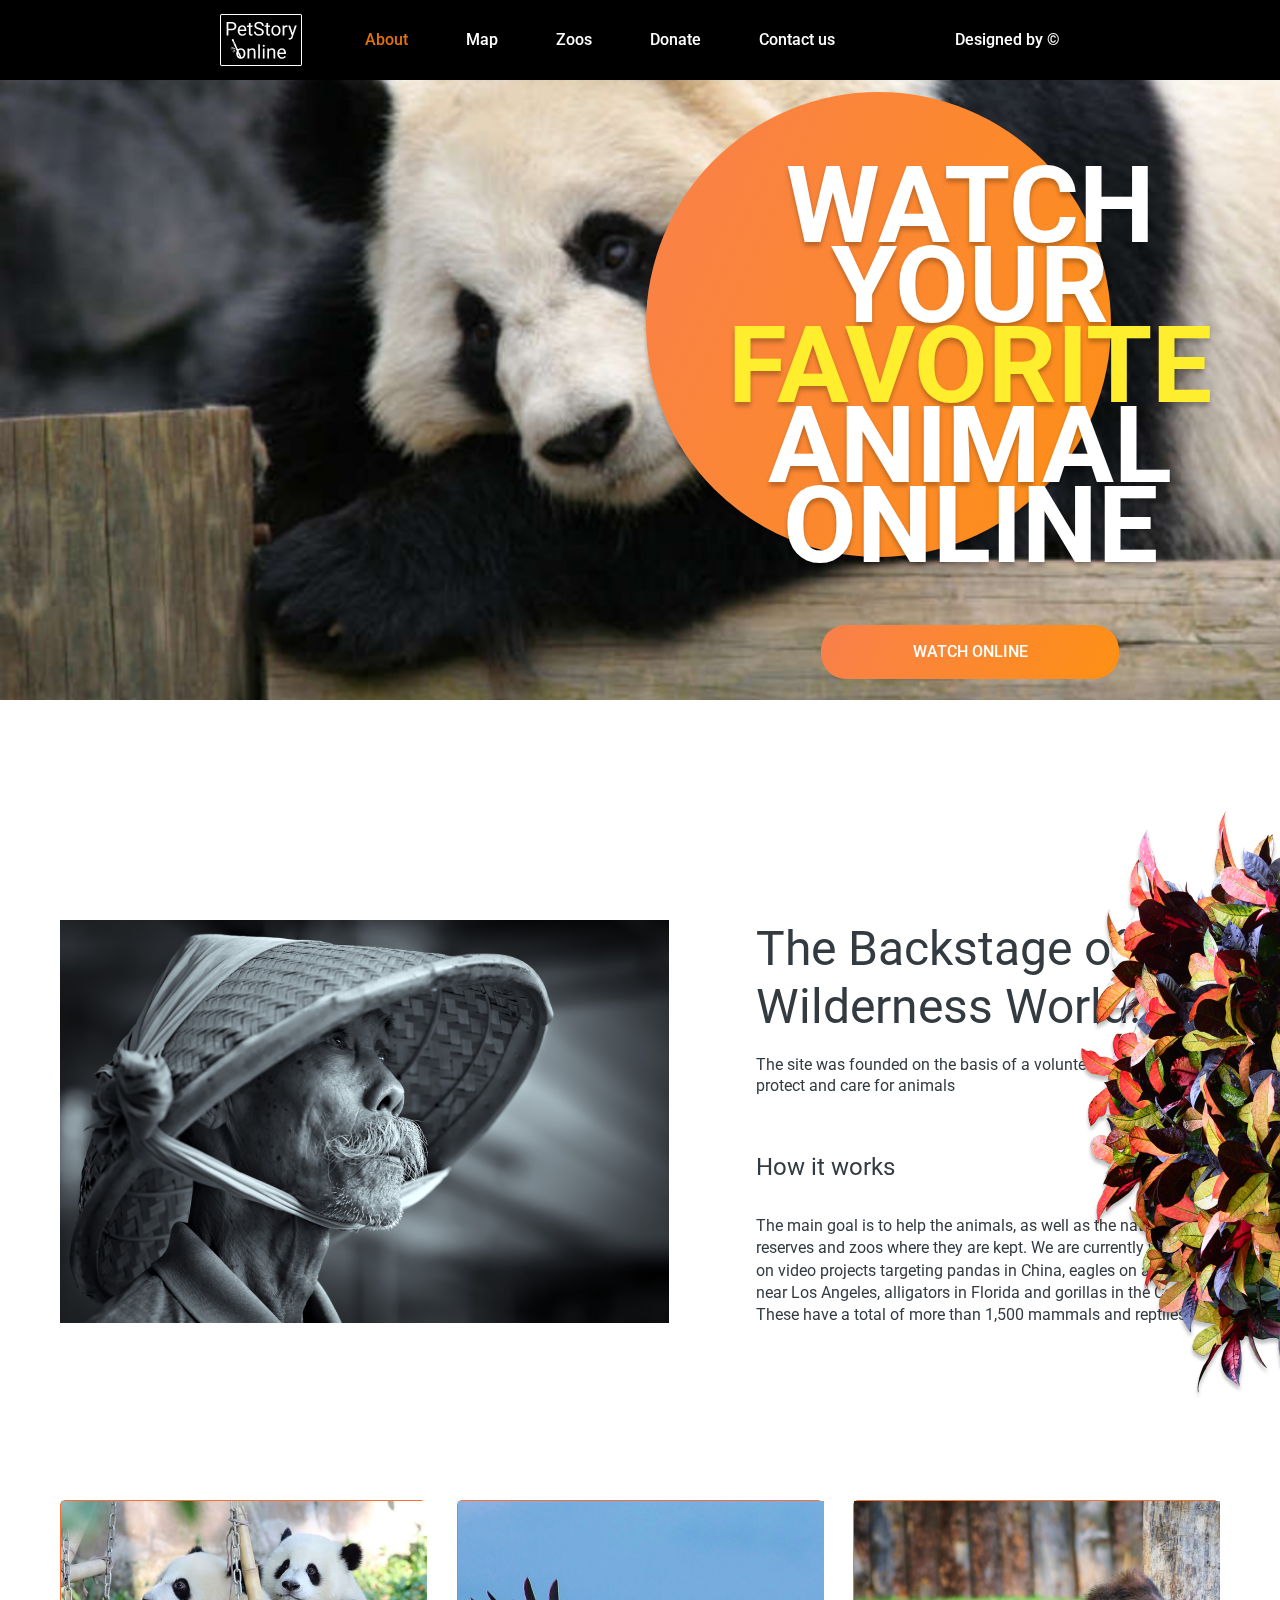
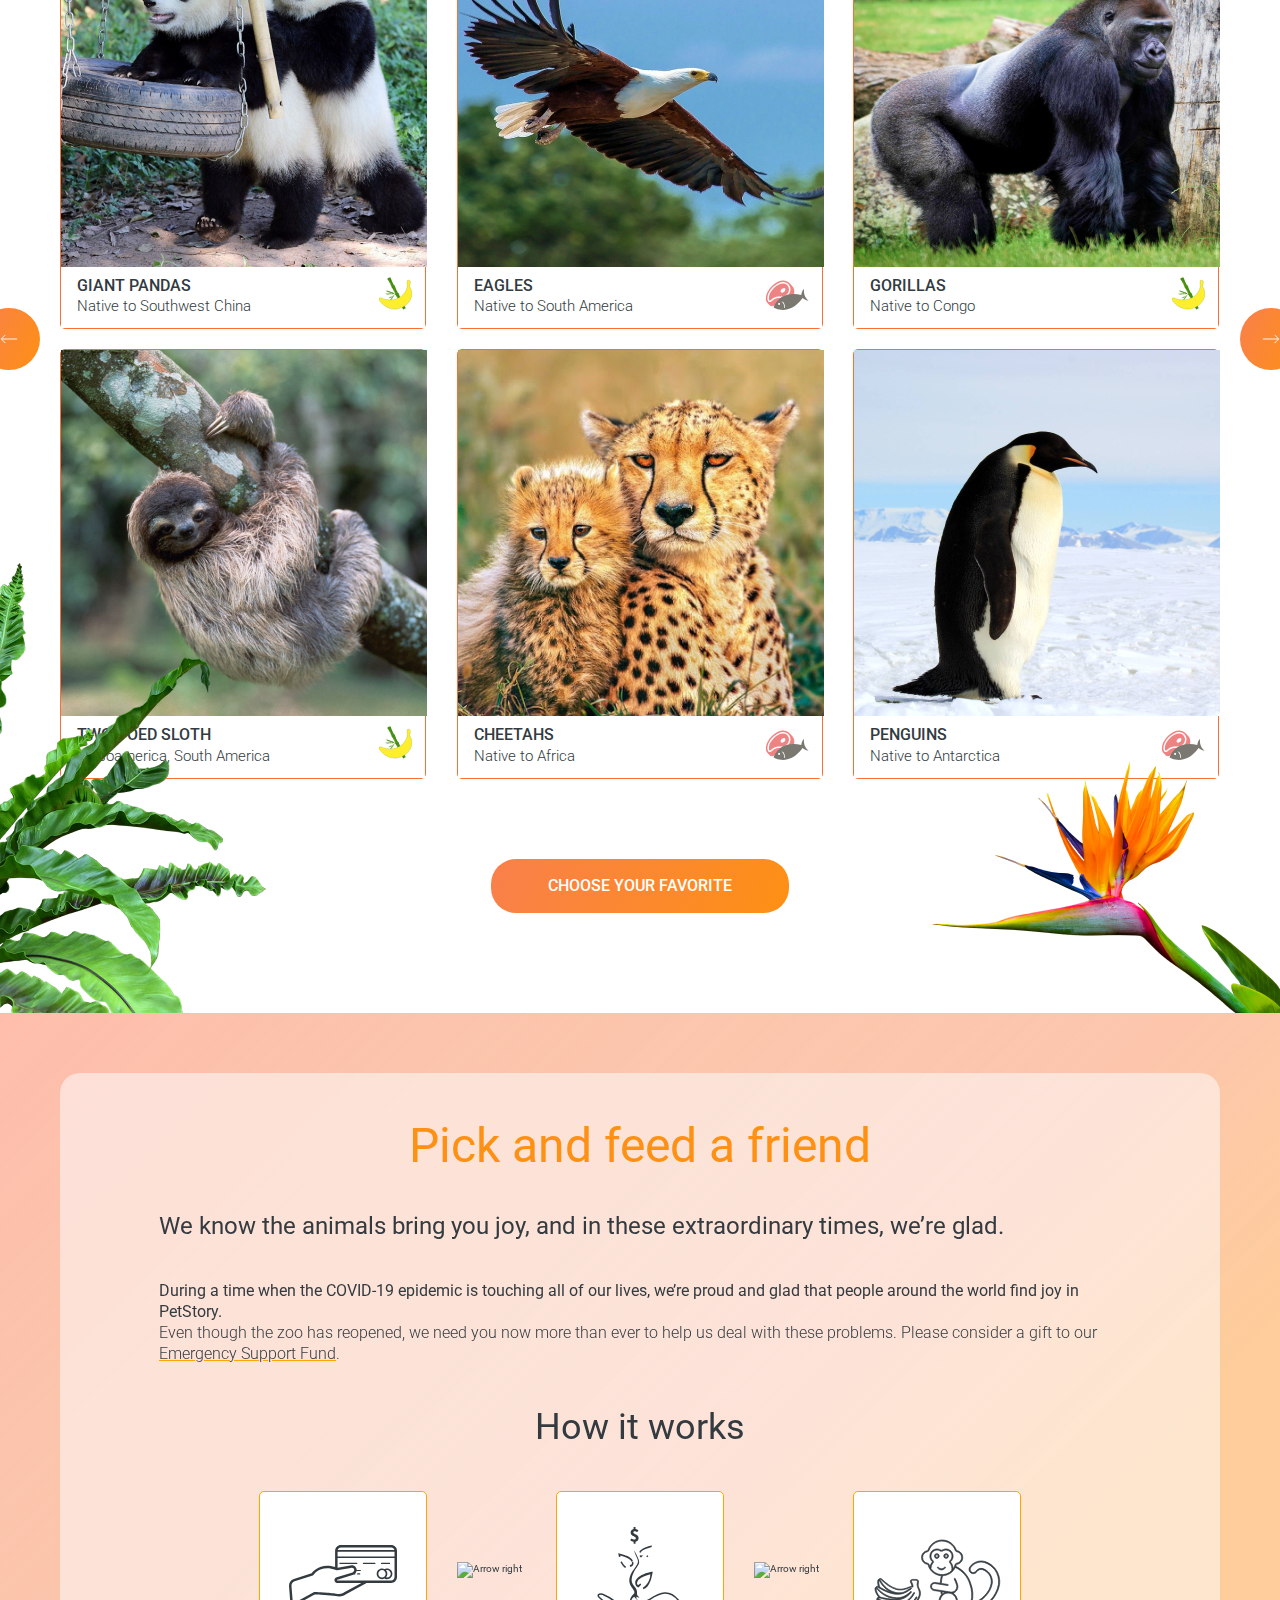
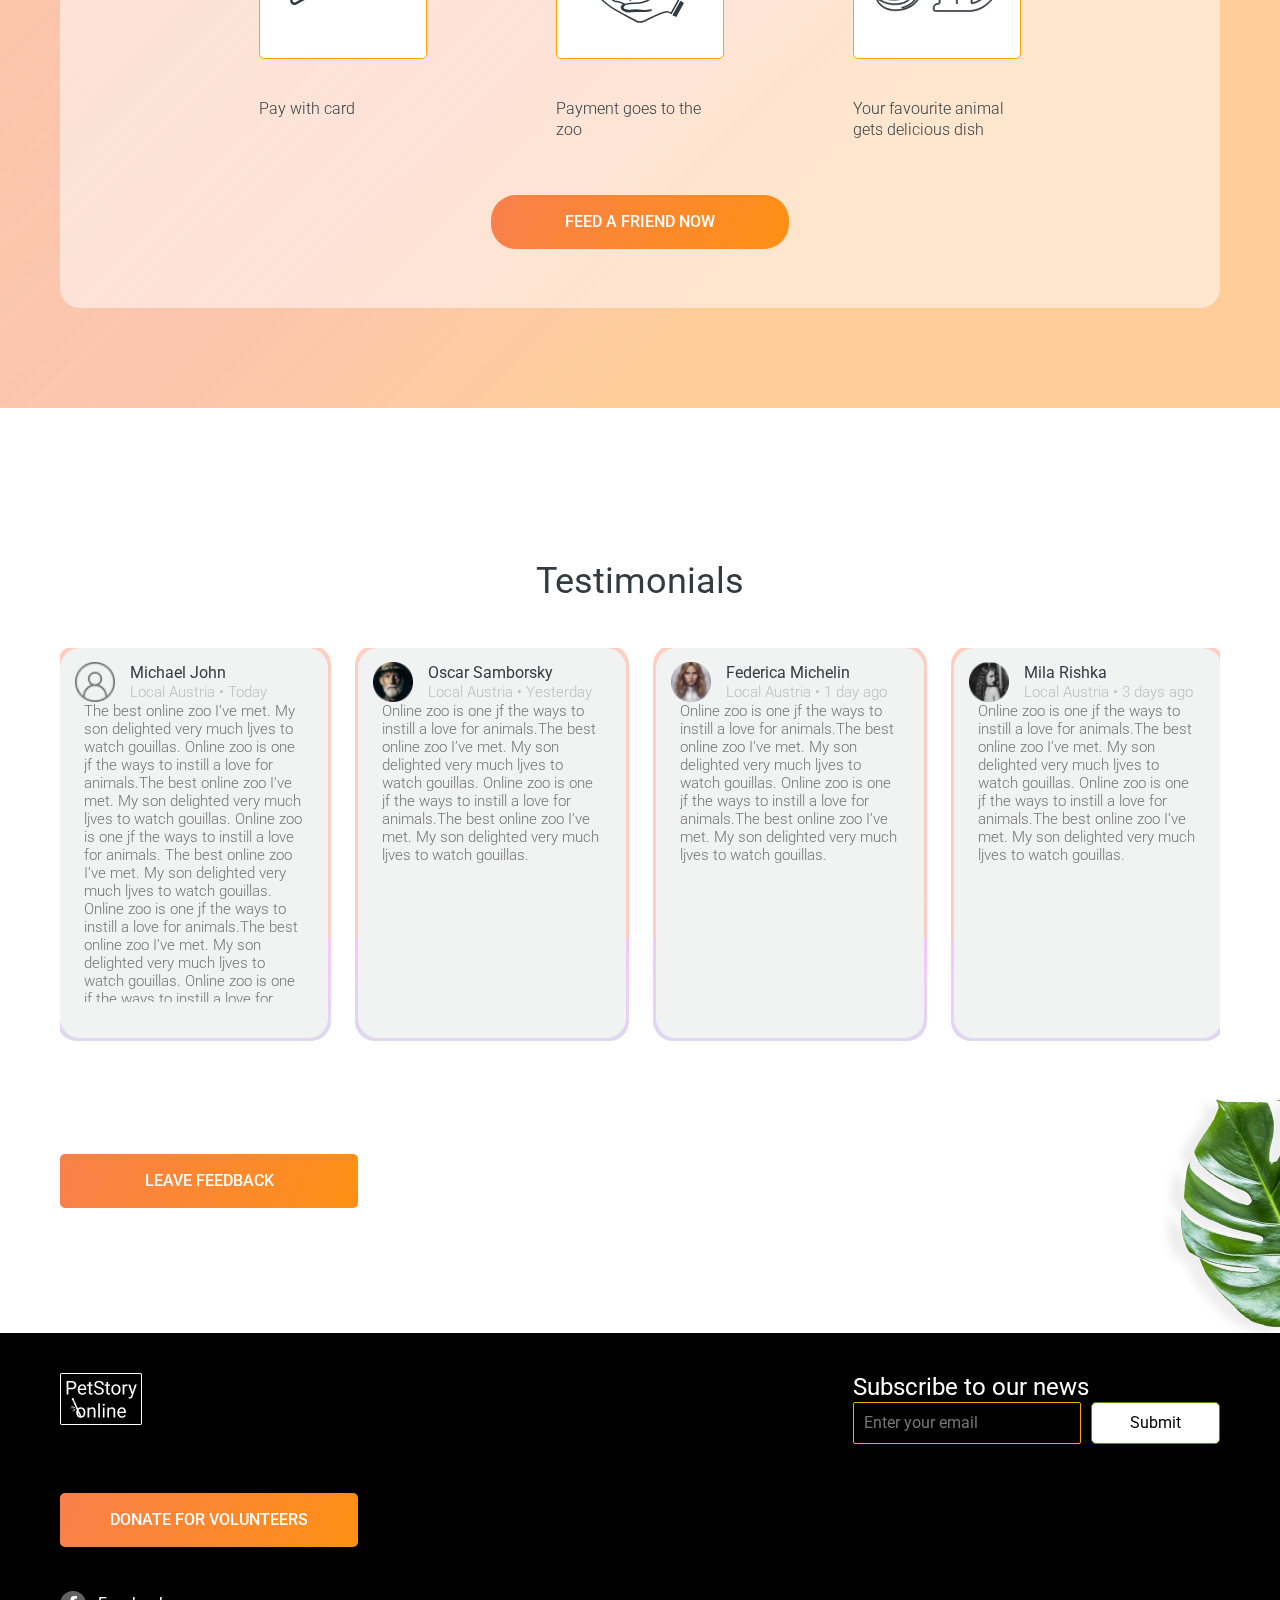
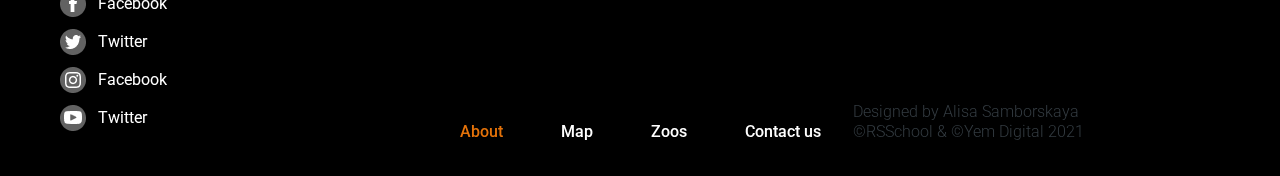
==== commit 3835409f: "fix: link fund added" ====
--- a/pages/main/index.html
+++ b/pages/main/index.html
@@ -172,7 +172,7 @@
               around the world find joy in PetStory.</strong></p>
           <p>Even though the zoo has reopened, we need you now more than ever to help us deal with these problems.
             Please
-            consider a gift to our Emergency Support Fund . </p>
+            consider a gift to our <a href="../donate/index.html">Emergency Support Fund</a>. </p>
           <h3>How it works</h3>
           <div class="howit_wrapper">
 
--- a/pages/main/stylex.css
+++ b/pages/main/stylex.css
@@ -501,6 +501,18 @@
 
 }
 
+.pick_wrapper a {
+  text-decoration-color: orange;
+  /* background-color: transparent; */
+  color: var(--black_blue);
+}
+
+.pick_wrapper a:hover {
+
+  background-color: white;
+
+}
+
 .h2_orange {
   color: #FE9013;
   text-align: center;
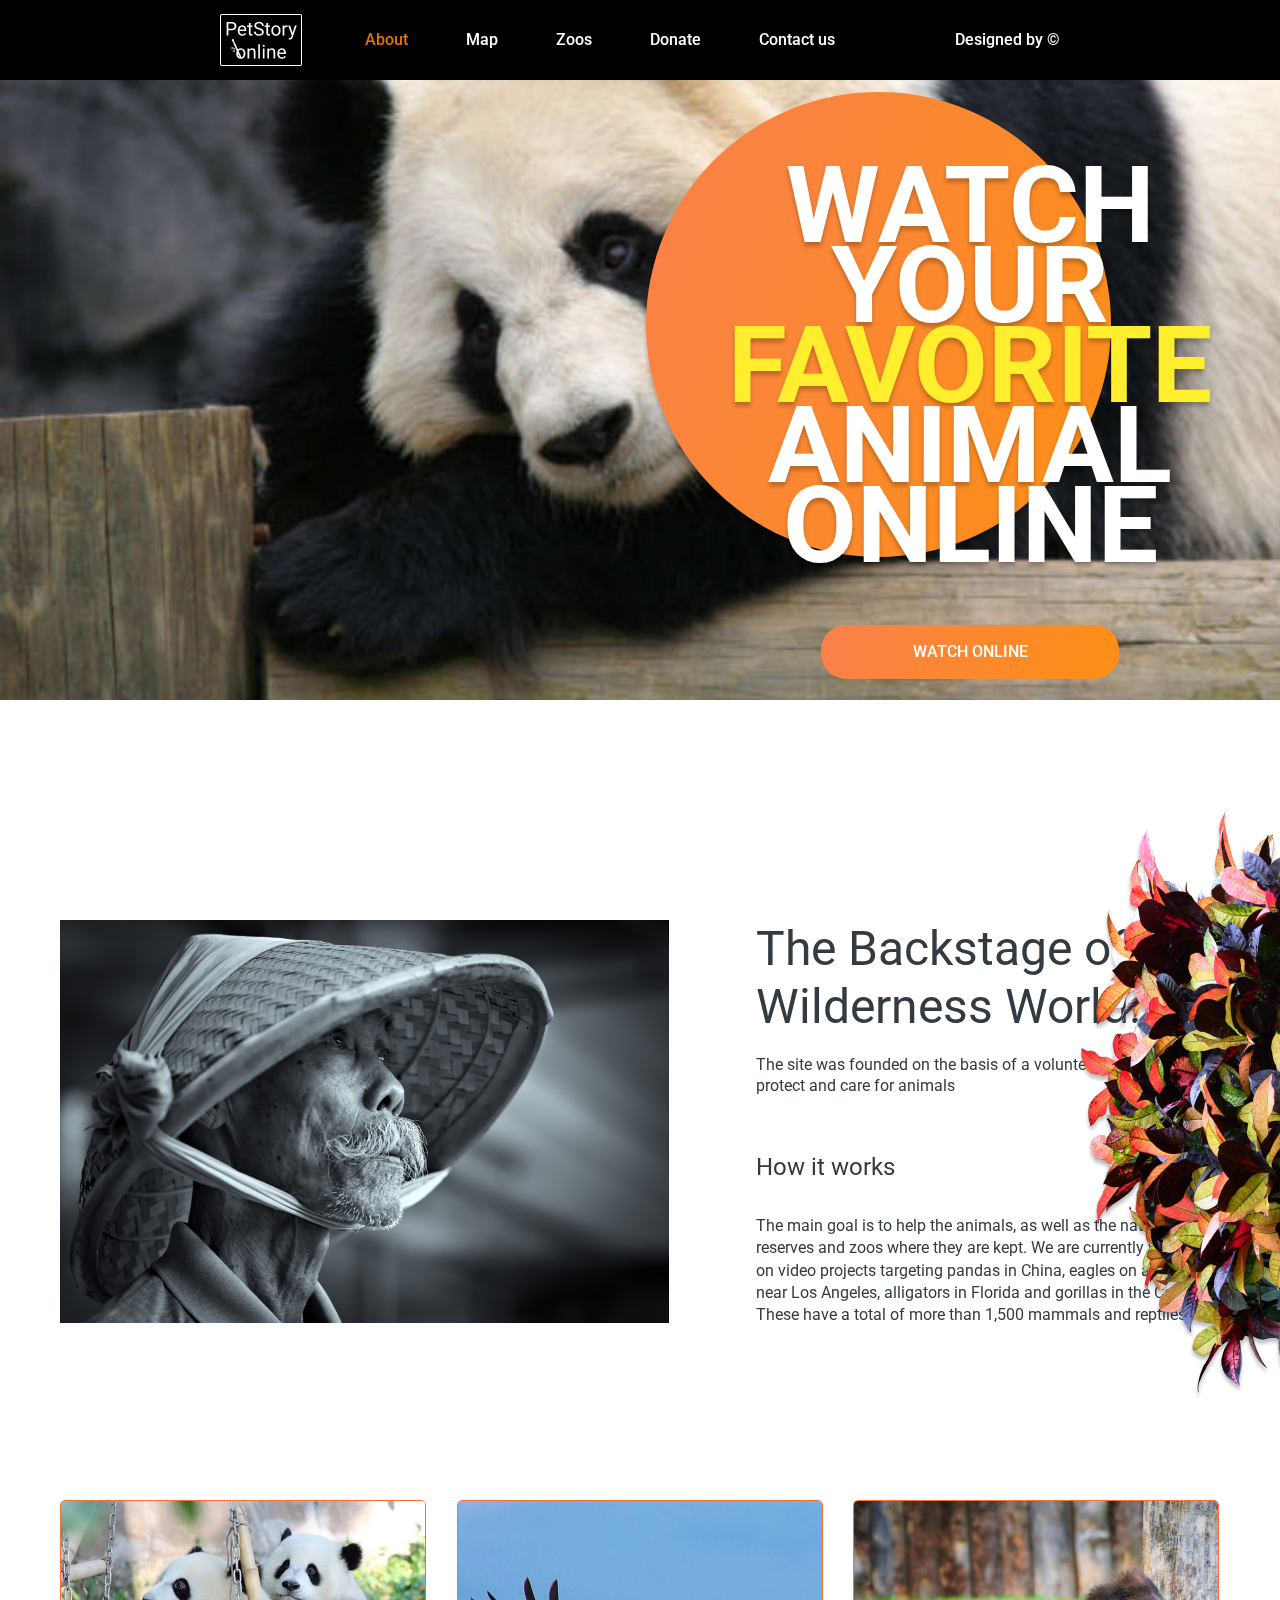
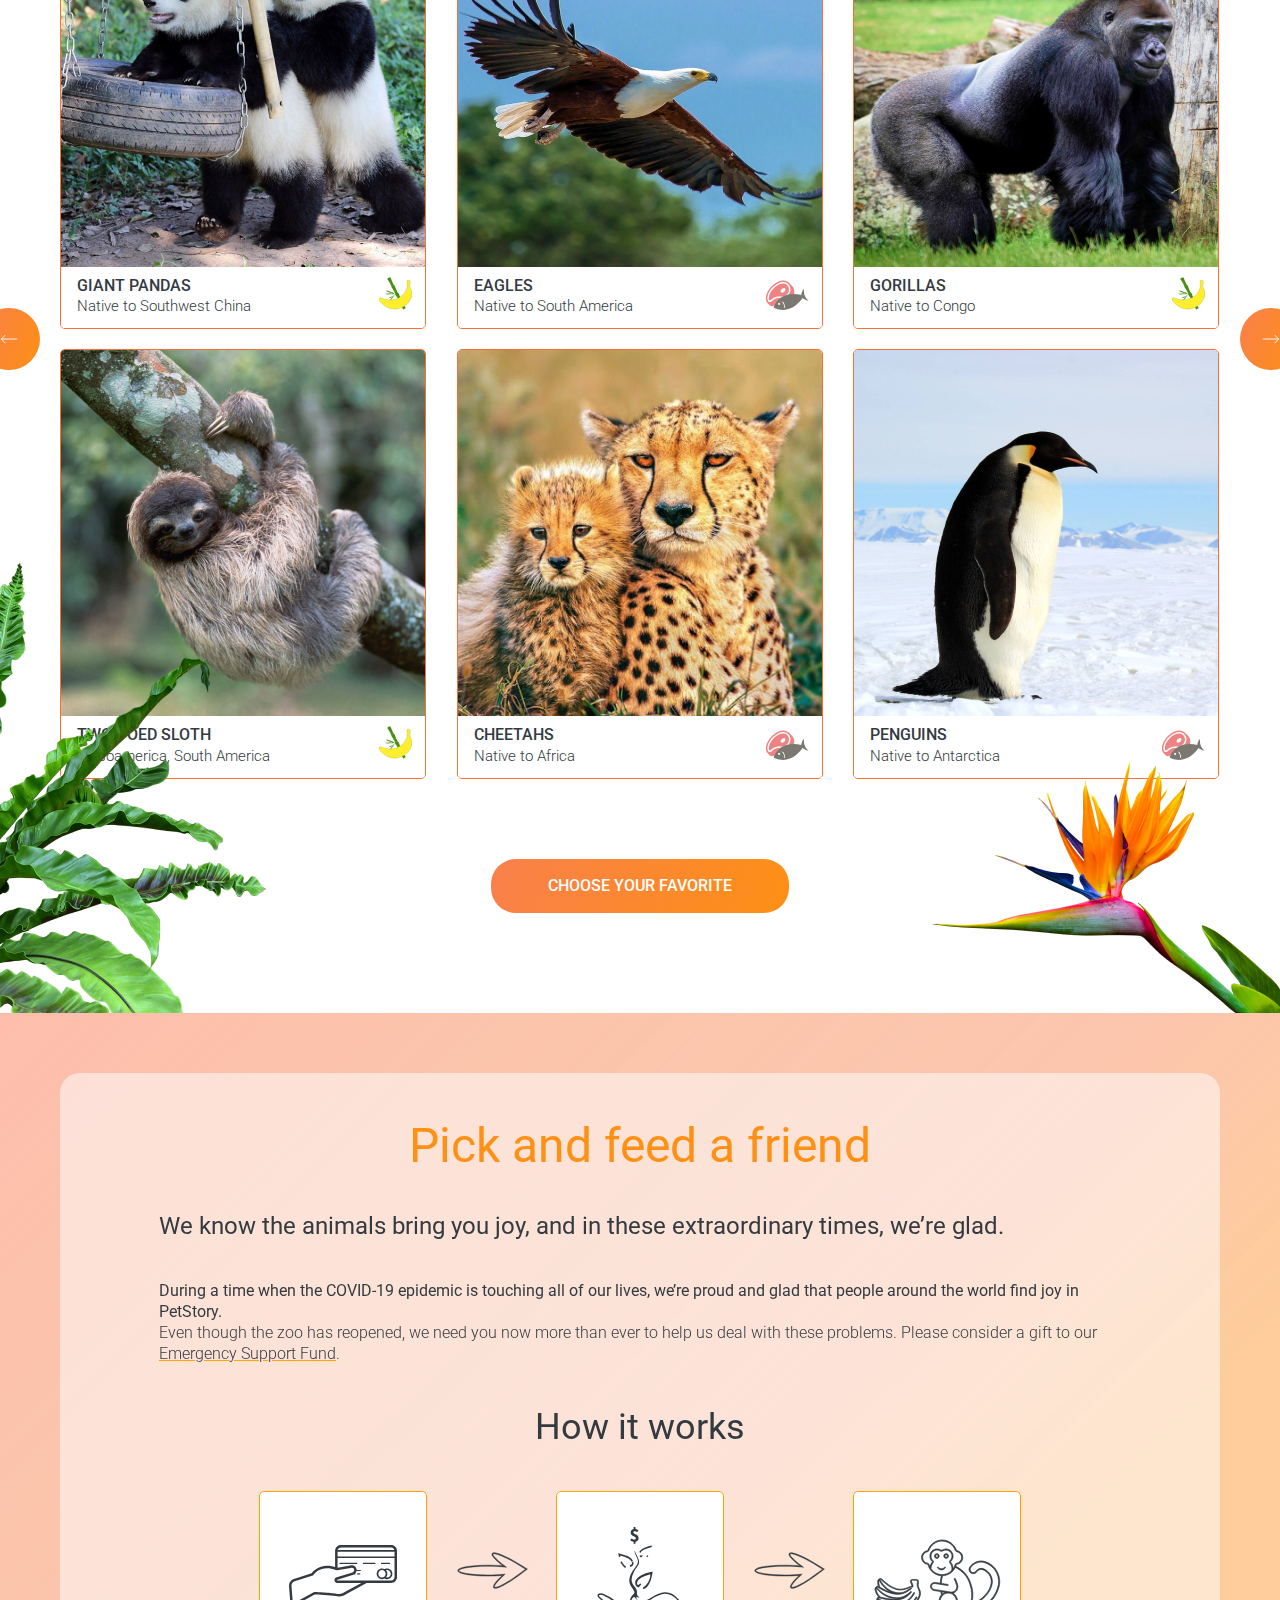
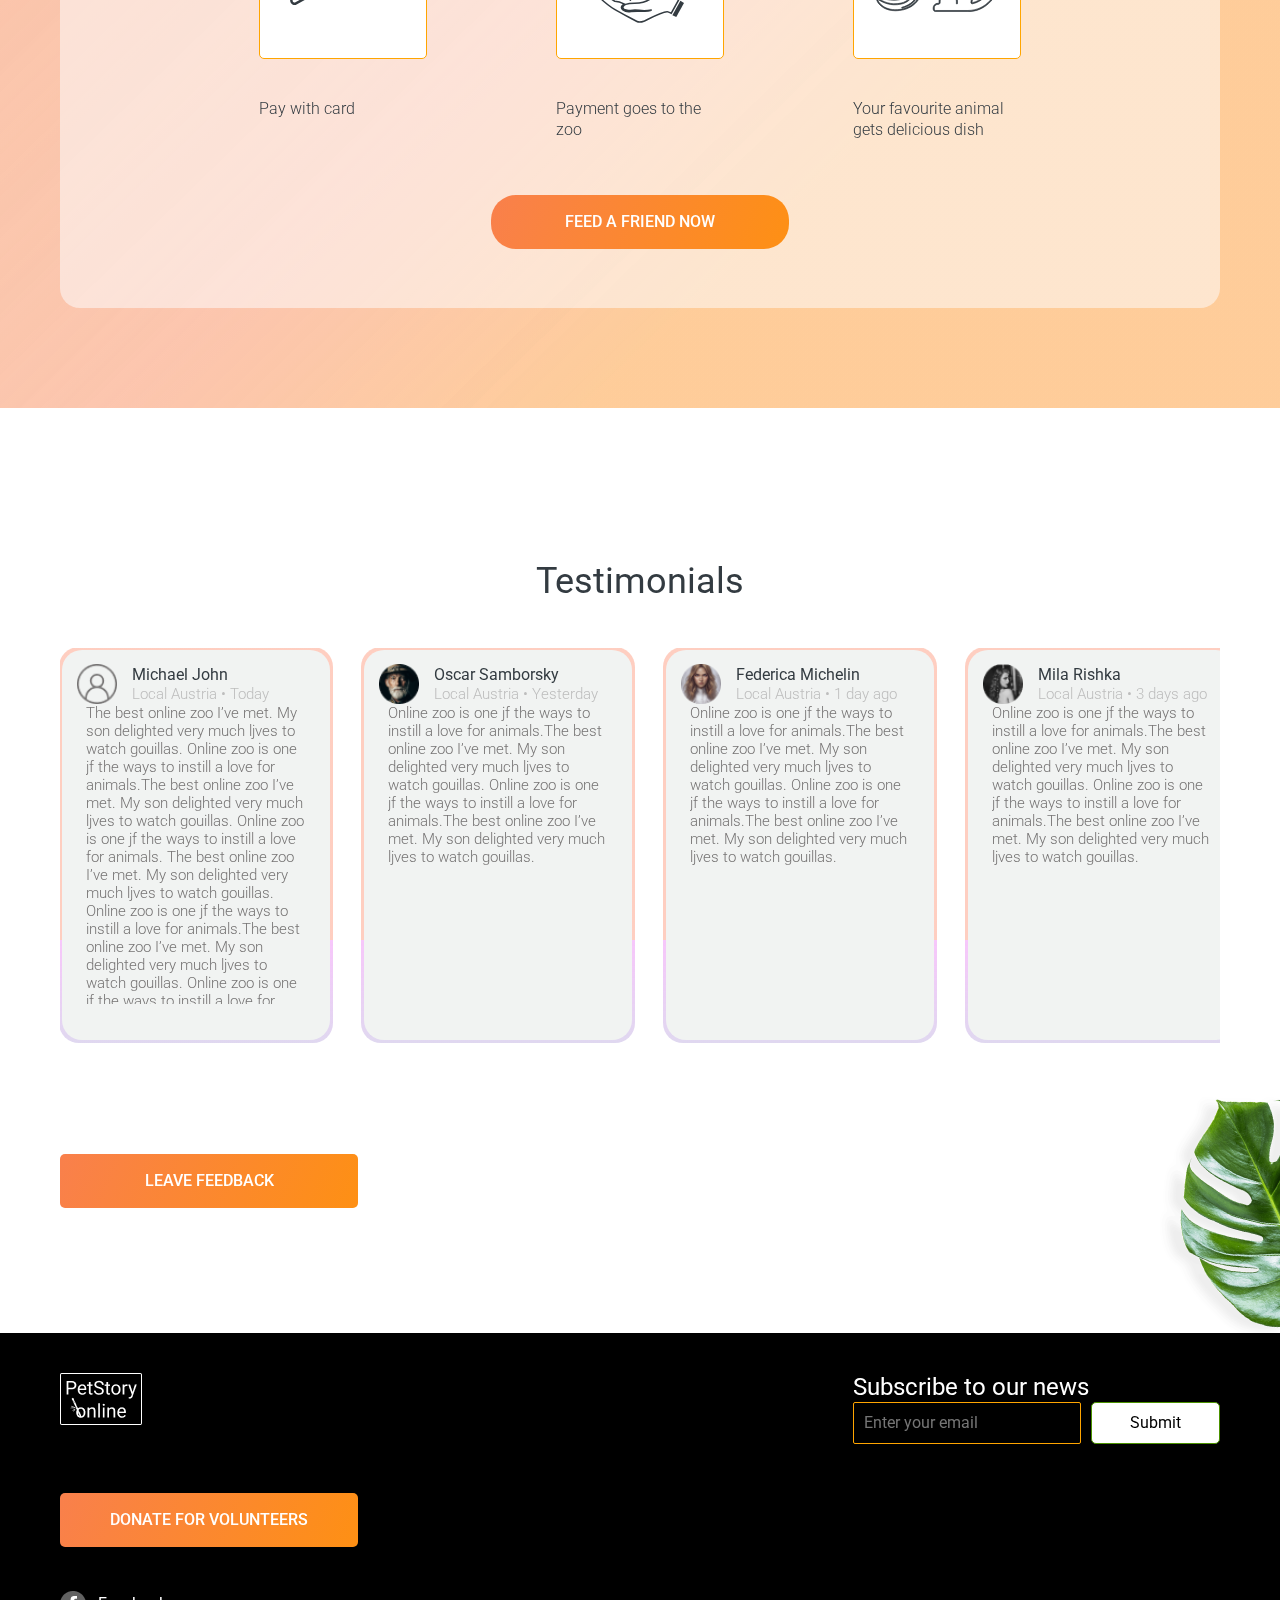
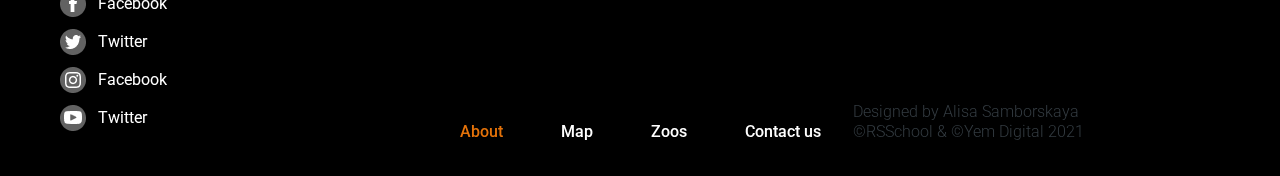
==== commit b8364c2b: "fix: vector arrow probelm fixed" ====
--- a/pages/main/index.html
+++ b/pages/main/index.html
@@ -187,7 +187,7 @@
 
 
             <div class="vector_wrapper">
-              <img class="vector" src="../../assets/icons/vector.svg" alt="Arrow right">
+              <img class="vector" src="../../assets/icons/Vector.svg" alt="Arrow right">
             </div>
 
 
@@ -201,7 +201,7 @@
             </div>
 
             <div class="vector_wrapper">
-              <img class="vector" src="../../assets/icons/vector.svg" alt="Arrow right">
+              <img class="vector" src="../../assets/icons/Vector.svg" alt="Arrow right">
             </div>
 
 
--- a/pages/main/stylex.css
+++ b/pages/main/stylex.css
@@ -378,39 +378,46 @@
   border-radius: 5px;
   position: relative;
   width: 366px;
+  overflow: hidden;
 }
 
 .pet_caption {
+
   display: flex;
   align-items: center;
   justify-content: space-between;
   padding: 8px 13px 13px 16px;
   width: 100%;
   background-color: white;
-  transition: all .4s ease-in-out;
+  position: relative;
+  bottom: 0;
+  transition: all 1s;
+
 }
 
 @keyframes hover_pet {
-  from {
-    filter: blur(1);
-
+  0% {
+    filter: brightness(1);
+    transform: translateY(0);
   }
 
-  to {
-    filter: blur(0);
+  100% {
+    filter: brightness(0.1);
     opacity: 0.7;
-
+    transform: scale(1.5);
   }
 }
 
 figure img:hover {
-  animation-name: hover_pet;
-  animation-duration: 3s;
+
+  animation: hover_pet 1s ease 0s 1 normal forwards
 }
 
 figure:hover .pet_caption {
-  background-color: #767474;
-}
+  bottom: 150px;
+}
+
+
 
 
 #pets .right_button,
@@ -641,7 +648,7 @@
 
 .testimonials-card {
   min-width: 268px;
-
+  margin: 2px;
   height: 390px;
   border-image: linear-gradient;
   background: #F1F3F2;
